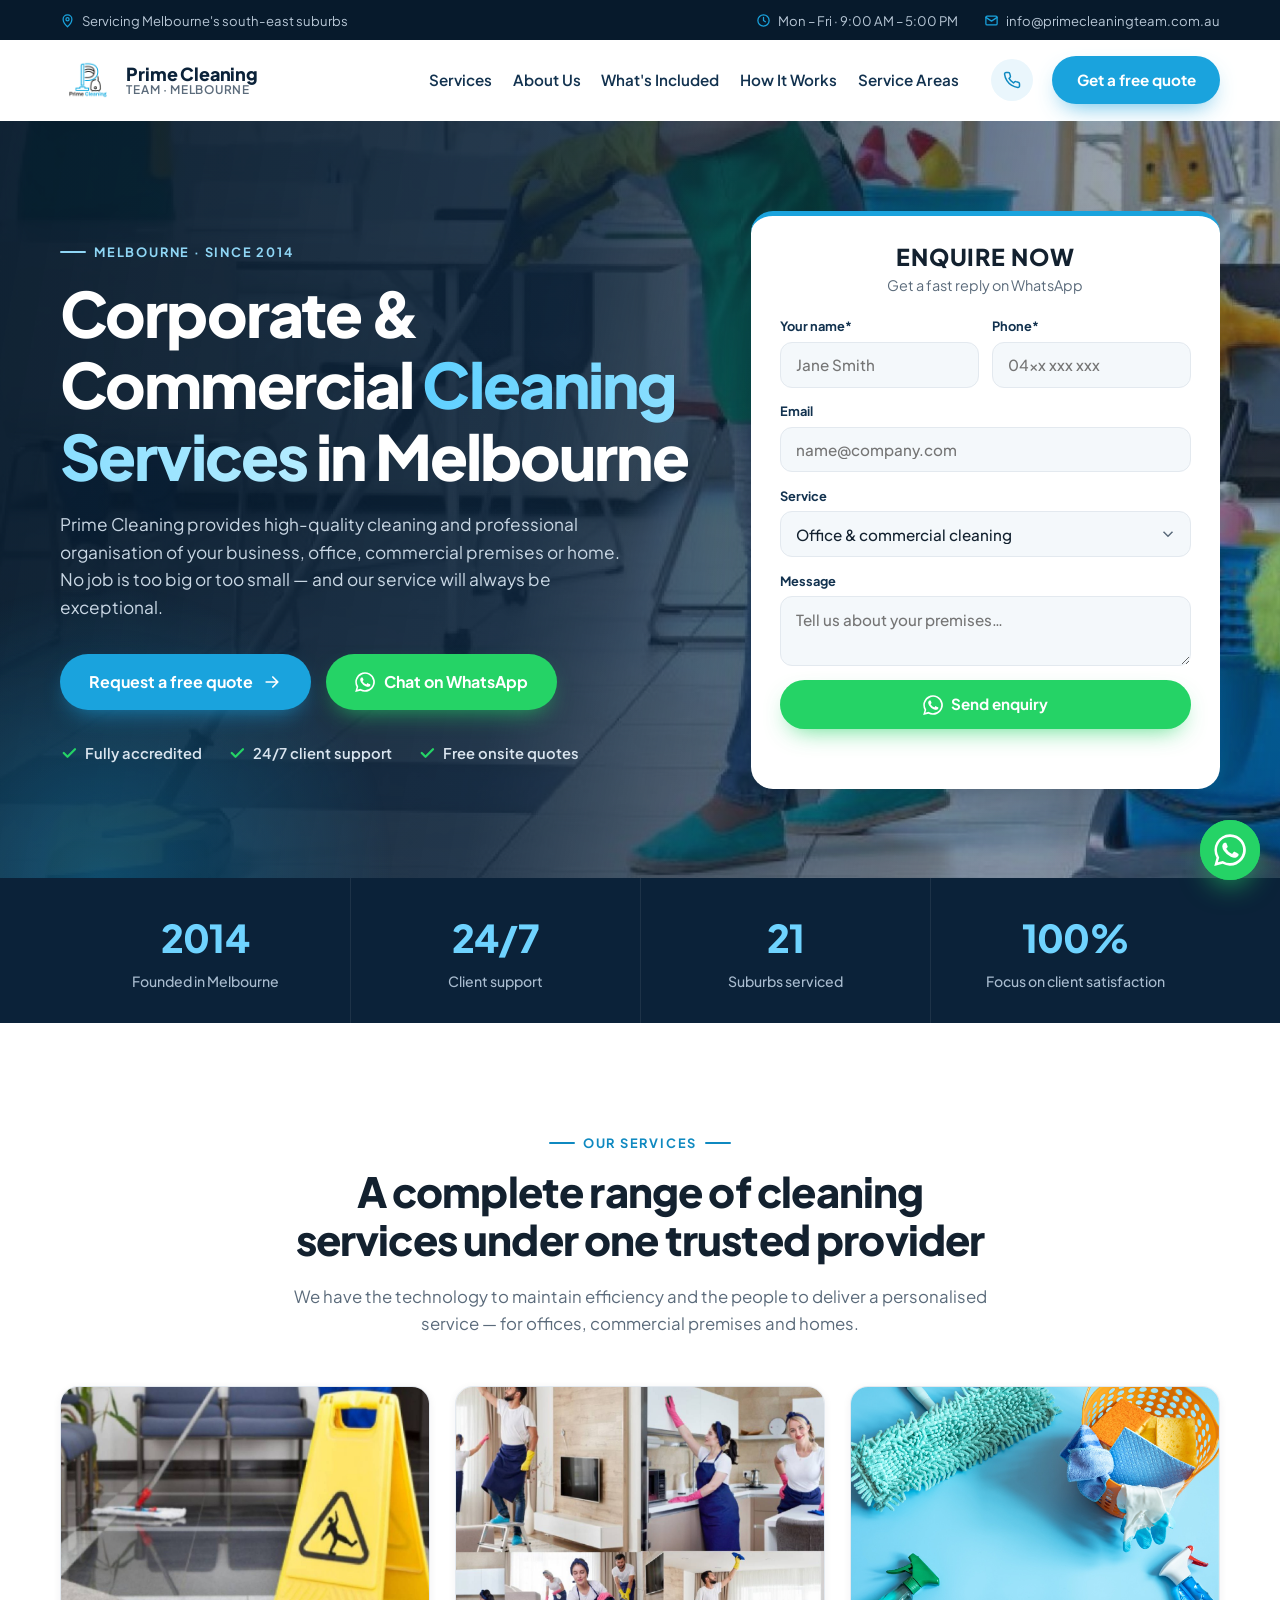
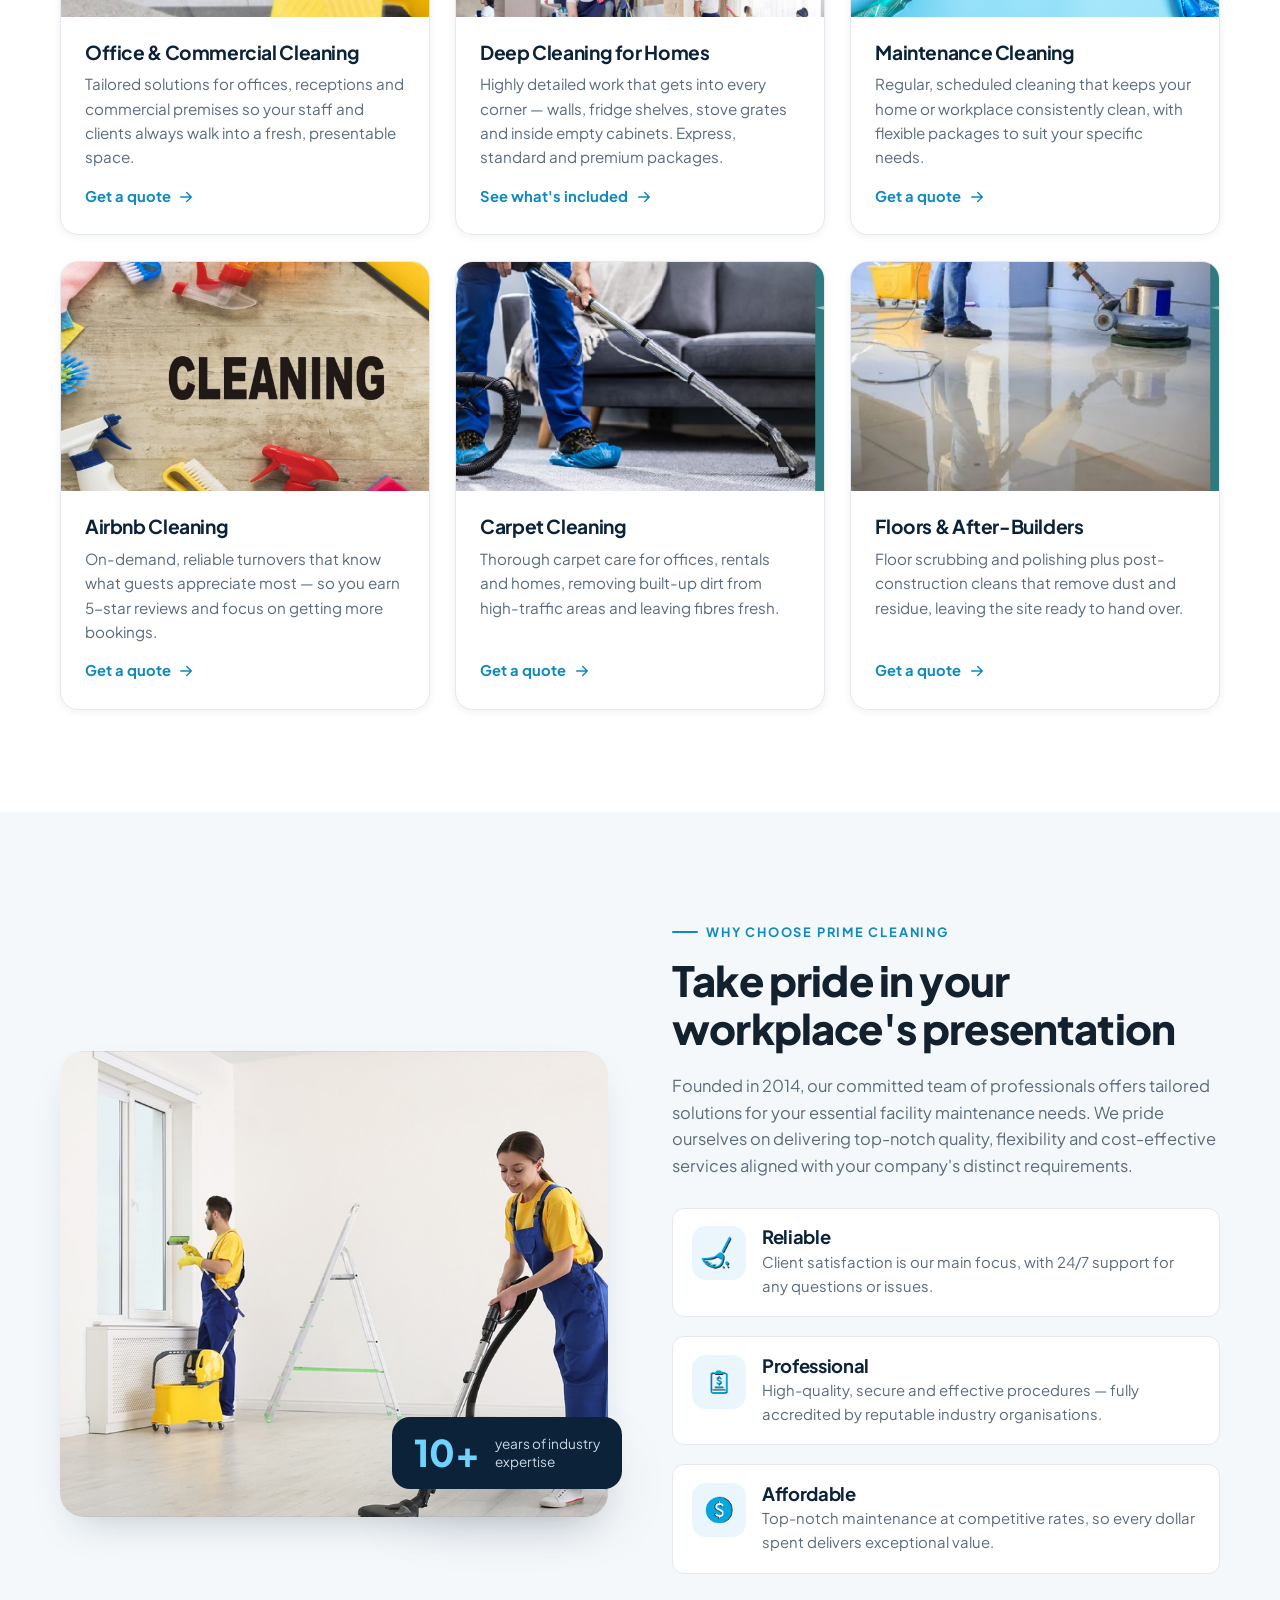
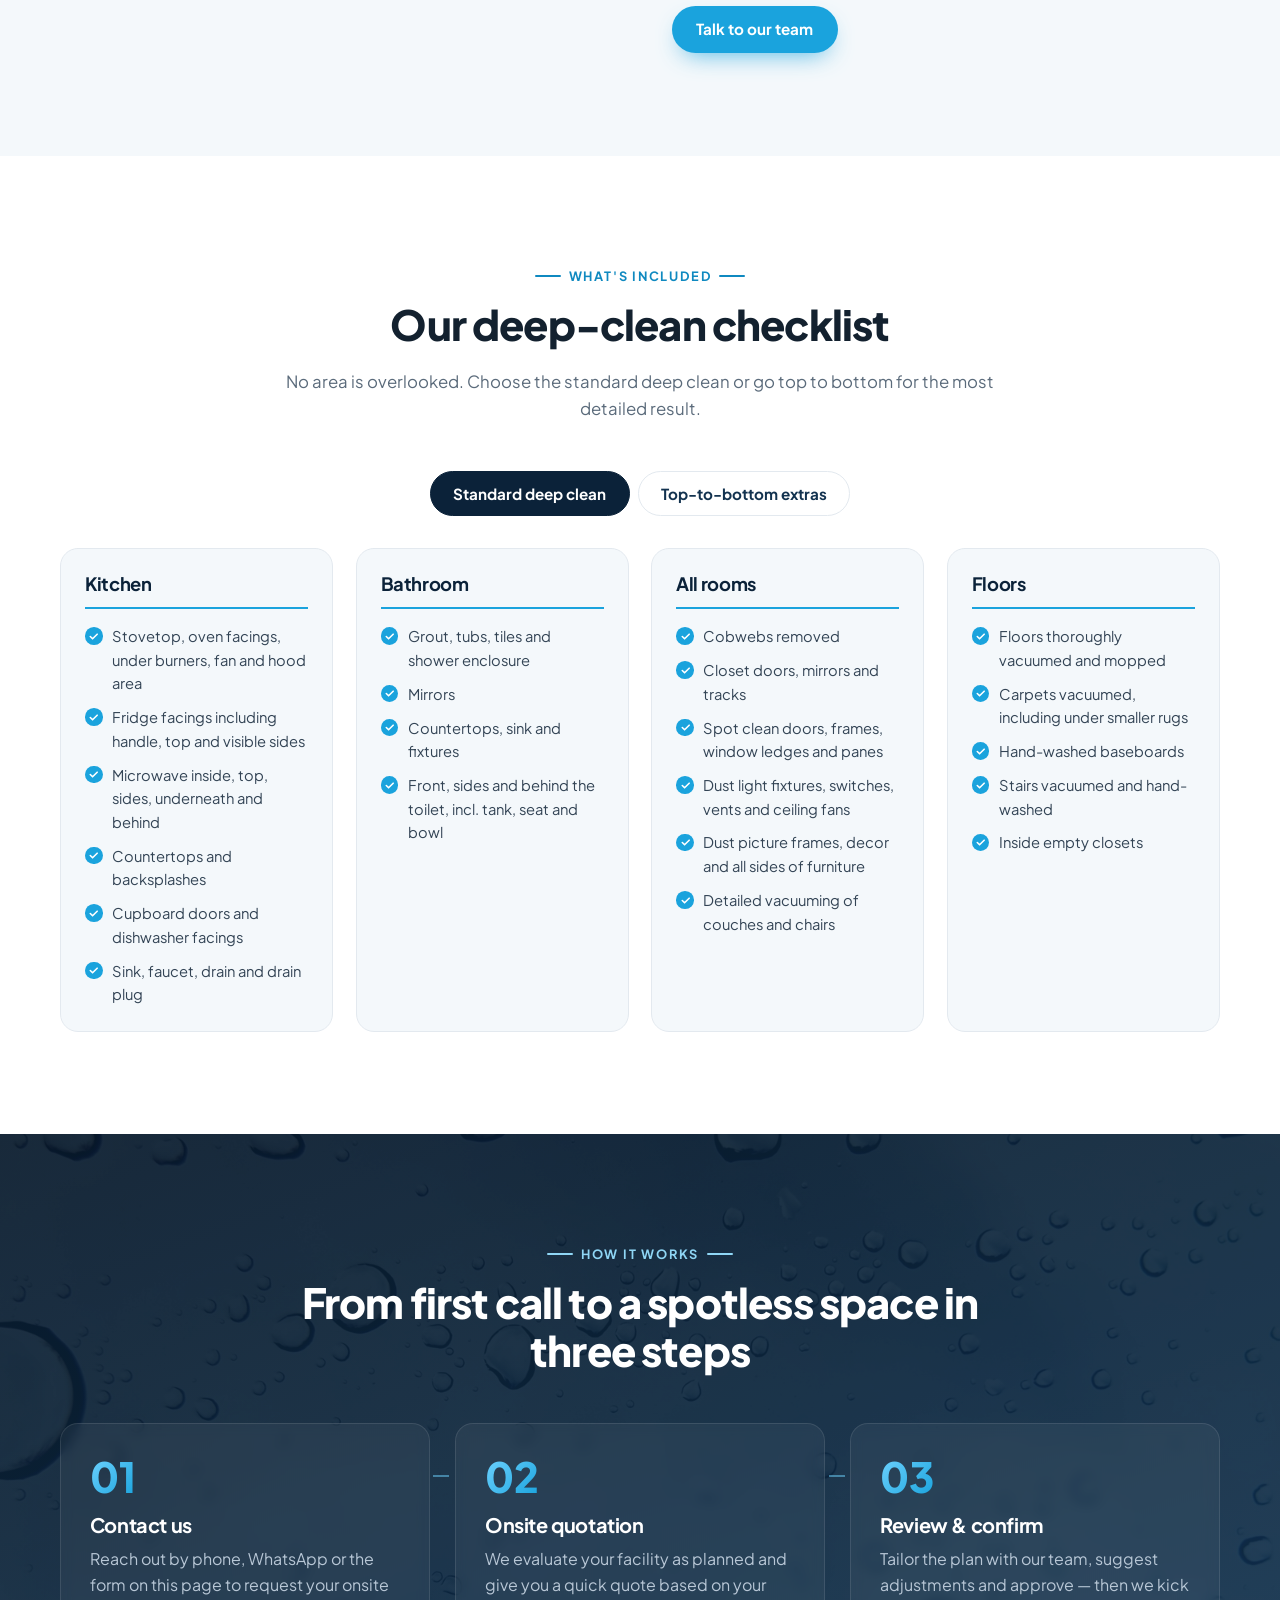
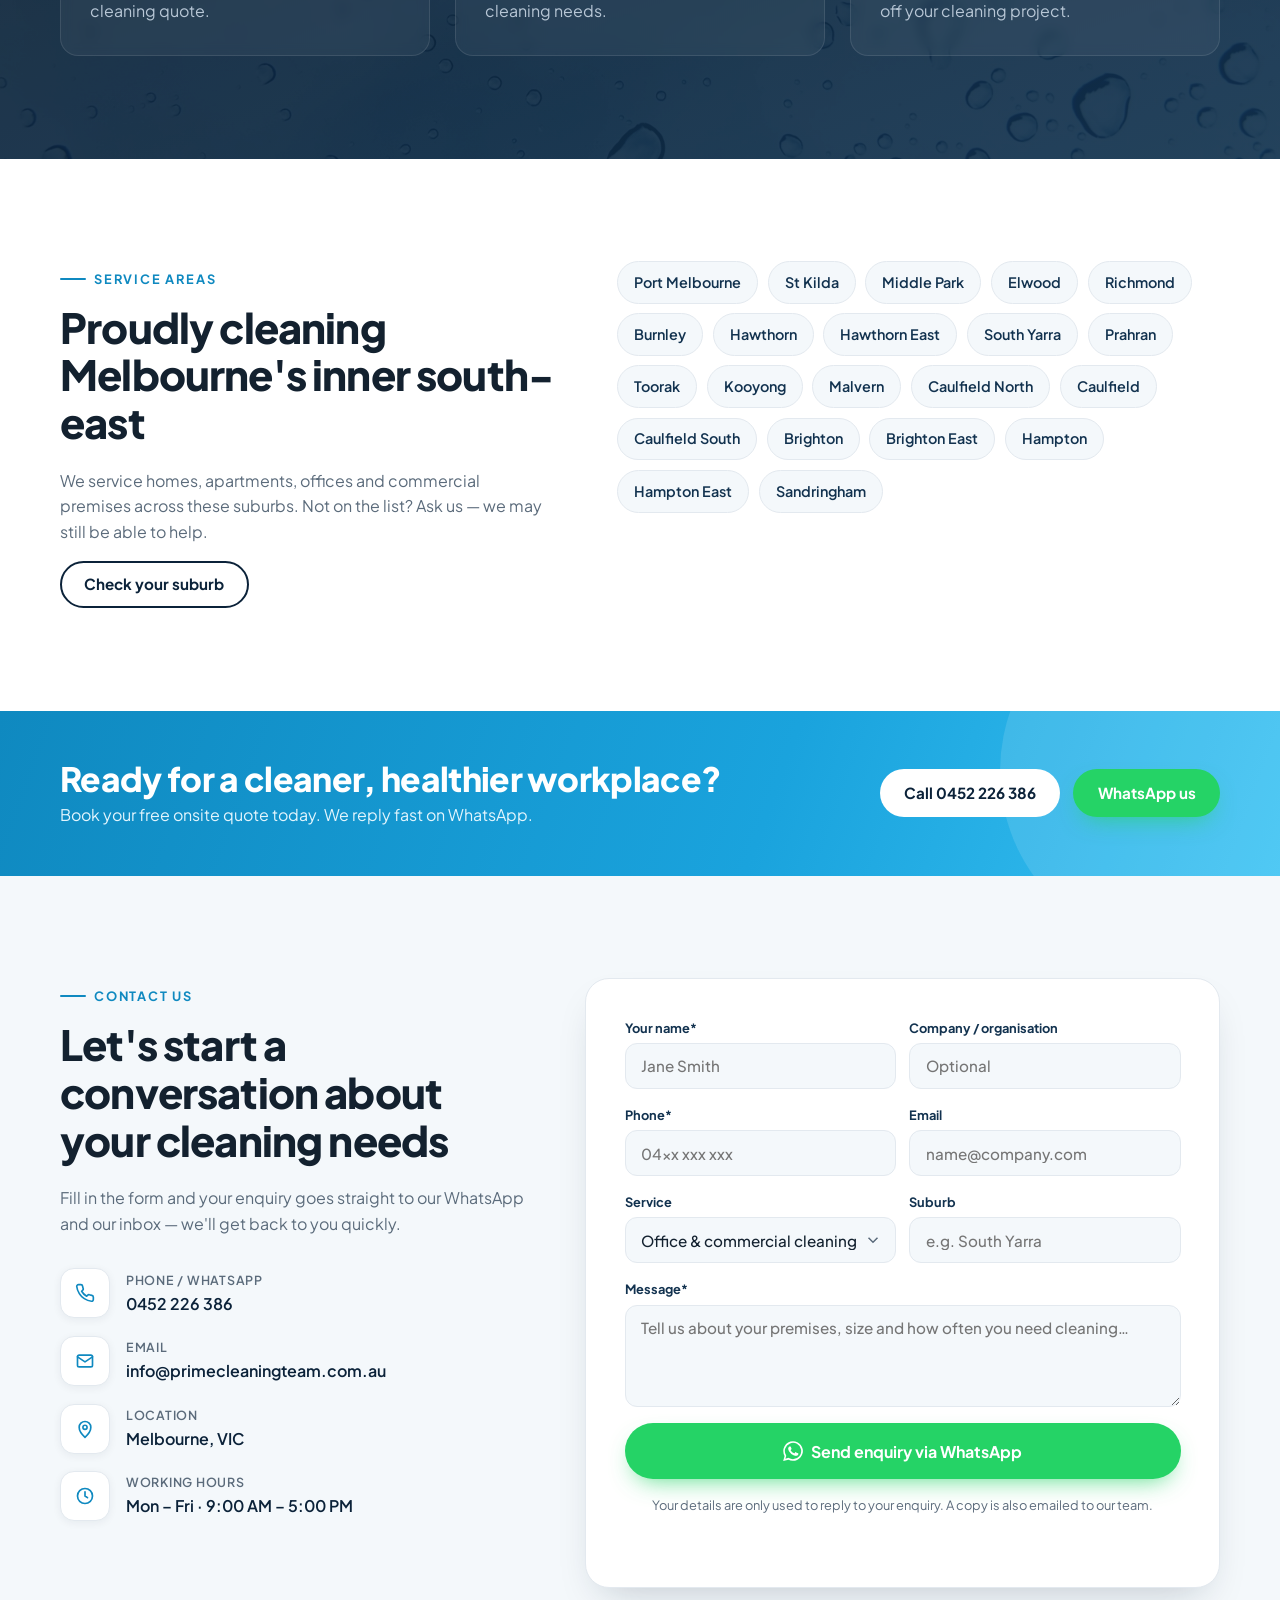
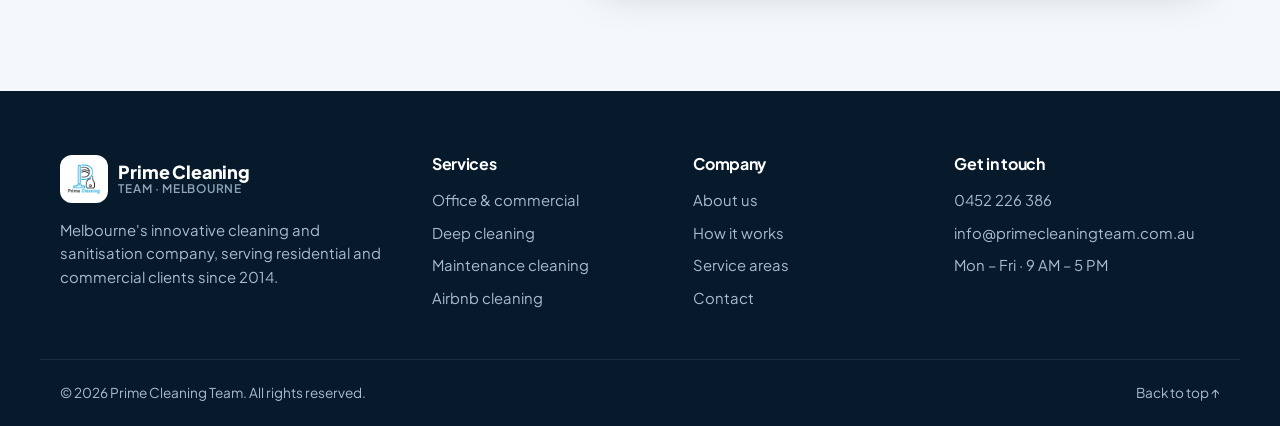
==== index.html @ faf28816 "Prime Cleaning Team: new corporate responsive website" ====
<!doctype html>
<html lang="en-AU" class="no-js">
<head>
  <meta charset="utf-8">
  <meta name="viewport" content="width=device-width, initial-scale=1">
  <title>Prime Cleaning Team | Commercial &amp; Residential Cleaning Melbourne</title>
  <meta name="description" content="Prime Cleaning Team provides professional office, commercial and residential cleaning across Melbourne since 2014. Reliable, fully accredited and affordable. Get a free onsite quote.">
  <meta name="theme-color" content="#0b2239">
  <link rel="icon" href="assets/img/logo.gif">
  <meta property="og:title" content="Prime Cleaning Team | Commercial & Residential Cleaning Melbourne">
  <meta property="og:description" content="Professional office, commercial and home cleaning across Melbourne. Free onsite quotes.">
  <meta property="og:image" content="assets/img/hero-03.jpg">
  <meta property="og:type" content="website">

  <link rel="preconnect" href="https://fonts.googleapis.com">
  <link rel="preconnect" href="https://fonts.gstatic.com" crossorigin>
  <link href="https://fonts.googleapis.com/css2?family=Plus+Jakarta+Sans:wght@400;500;600;700;800&display=swap" rel="stylesheet">
  <link rel="stylesheet" href="assets/css/styles.css">

  <script type="application/ld+json">
  {
    "@context": "https://schema.org",
    "@type": "HouseCleaningService",
    "name": "Prime Cleaning Team",
    "image": "assets/img/logo.gif",
    "telephone": "+61452226386",
    "email": "info@primecleaningteam.com.au",
    "foundingDate": "2014",
    "address": { "@type": "PostalAddress", "addressLocality": "Melbourne", "addressRegion": "VIC", "addressCountry": "AU" },
    "openingHours": "Mo-Fr 09:00-17:00",
    "areaServed": "Melbourne"
  }
  </script>
</head>
<body>

  <!-- ========== TOP BAR ========== -->
  <div class="topbar">
    <div class="container topbar__inner">
      <span class="topbar__item">
        <svg viewBox="0 0 24 24" aria-hidden="true"><path d="M12 22s7-6.2 7-12a7 7 0 1 0-14 0c0 5.8 7 12 7 12Z"/><circle cx="12" cy="10" r="2.5"/></svg>
        Servicing Melbourne's south-east suburbs
      </span>
      <span class="topbar__item topbar__hide-sm">
        <svg viewBox="0 0 24 24" aria-hidden="true"><circle cx="12" cy="12" r="9"/><path d="M12 7v5l3 2"/></svg>
        Mon – Fri · 9:00 AM – 5:00 PM
      </span>
      <a class="topbar__item" href="mailto:info@primecleaningteam.com.au">
        <svg viewBox="0 0 24 24" aria-hidden="true"><rect x="3" y="5" width="18" height="14" rx="2"/><path d="m3 7 9 6 9-6"/></svg>
        info@primecleaningteam.com.au
      </a>
    </div>
  </div>

  <!-- ========== HEADER ========== -->
  <header class="header" id="header">
    <div class="container header__inner">
      <a href="#top" class="brand" aria-label="Prime Cleaning Team – home">
        <img src="assets/img/logo.gif" alt="" width="56" height="56">
        <span class="brand__text"><strong>Prime Cleaning</strong><small>Team · Melbourne</small></span>
      </a>

      <nav class="nav" id="nav" aria-label="Main">
        <a href="#services">Services</a>
        <a href="#about">About Us</a>
        <a href="#checklist">What's Included</a>
        <a href="#process">How It Works</a>
        <a href="#areas">Service Areas</a>
        <a href="#contact" class="nav__cta-mobile btn btn--primary">Get a free quote</a>
      </nav>

      <div class="header__actions">
        <a href="tel:+61452226386" class="header__phone">
          <span class="header__phone-icon"><svg viewBox="0 0 24 24" aria-hidden="true"><path d="M22 16.9v3a2 2 0 0 1-2.2 2 19.8 19.8 0 0 1-8.6-3.1 19.5 19.5 0 0 1-6-6A19.8 19.8 0 0 1 2.1 4.2 2 2 0 0 1 4.1 2h3a2 2 0 0 1 2 1.7c.1 1 .4 1.9.7 2.8a2 2 0 0 1-.5 2.1L8 9.9a16 16 0 0 0 6 6l1.3-1.3a2 2 0 0 1 2.1-.4c.9.3 1.8.6 2.8.7a2 2 0 0 1 1.7 2Z"/></svg></span>
          <span><small>Call us</small>0452 226 386</span>
        </a>
        <a href="#contact" class="btn btn--primary header__cta">Get a free quote</a>
        <button class="burger" id="burger" aria-label="Open menu" aria-expanded="false" aria-controls="nav">
          <span></span><span></span><span></span>
        </button>
      </div>
    </div>
  </header>

  <main id="top">

    <!-- ========== HERO ========== -->
    <section class="hero">
      <div class="hero__bg" aria-hidden="true"></div>
      <div class="container hero__inner">
        <div class="hero__copy reveal">
          <span class="eyebrow eyebrow--light">Melbourne · Since 2014</span>
          <h1>Corporate &amp; Commercial <span class="hl">Cleaning Services</span> in Melbourne</h1>
          <p class="hero__lead">
            Prime Cleaning provides high-quality cleaning and professional organisation of your
            business, office, commercial premises or home. No job is too big or too small —
            and our service will always be exceptional.
          </p>
          <div class="hero__buttons">
            <a href="#contact" class="btn btn--primary btn--lg">
              Request a free quote
              <svg viewBox="0 0 24 24" aria-hidden="true"><path d="M5 12h14M13 6l6 6-6 6"/></svg>
            </a>
            <a href="https://wa.me/61452226386?text=Hi%20Prime%20Cleaning%2C%20I%27d%20like%20a%20quote." class="btn btn--whatsapp btn--lg" target="_blank" rel="noopener">
              <svg viewBox="0 0 24 24" aria-hidden="true" class="fill"><path d="M17.5 14.4c-.3-.1-1.8-.9-2-1s-.5-.1-.7.1-.8 1-.9 1.2-.3.2-.6.1a8 8 0 0 1-4-3.5c-.3-.5.3-.5.9-1.6.1-.2 0-.4 0-.5l-.9-2.2c-.2-.6-.5-.5-.7-.5h-.6a1.1 1.1 0 0 0-.8.4 3.4 3.4 0 0 0-1 2.5 5.9 5.9 0 0 0 1.2 3.1 13.5 13.5 0 0 0 5.2 4.6c1.9.8 2.7.9 3.6.7a3 3 0 0 0 2-1.4 2.4 2.4 0 0 0 .2-1.4c-.1-.1-.3-.2-.6-.3ZM12 21.8a9.8 9.8 0 0 1-5-1.4l-.4-.2-3.7 1 1-3.6-.2-.4A9.8 9.8 0 1 1 12 21.8Zm0-21.6A11.8 11.8 0 0 0 1.9 17.9L.2 24l6.3-1.6A11.8 11.8 0 1 0 12 .2Z"/></svg>
              Chat on WhatsApp
            </a>
          </div>
          <ul class="hero__trust">
            <li><svg viewBox="0 0 24 24" aria-hidden="true"><path d="m5 12 5 5L20 7"/></svg>Fully accredited</li>
            <li><svg viewBox="0 0 24 24" aria-hidden="true"><path d="m5 12 5 5L20 7"/></svg>24/7 client support</li>
            <li><svg viewBox="0 0 24 24" aria-hidden="true"><path d="m5 12 5 5L20 7"/></svg>Free onsite quotes</li>
          </ul>
        </div>

        <!-- Quick enquiry card -->
        <div class="hero__card reveal" style="--d: .15s">
          <div class="quote-card">
            <div class="quote-card__head">
              <h2>Enquire now</h2>
              <p>Get a fast reply on WhatsApp</p>
            </div>
            <form class="lead-form" data-lead-form novalidate>
              <div class="field-grid">
                <label class="field">
                  <span>Your name*</span>
                  <input type="text" name="name" autocomplete="name" placeholder="Jane Smith" required>
                </label>
                <label class="field">
                  <span>Phone*</span>
                  <input type="tel" name="phone" autocomplete="tel" placeholder="04xx xxx xxx" required>
                </label>
              </div>
              <label class="field">
                <span>Email</span>
                <input type="email" name="email" autocomplete="email" placeholder="name@company.com">
              </label>
              <label class="field">
                <span>Service</span>
                <select name="service">
                  <option>Office &amp; commercial cleaning</option>
                  <option>Deep cleaning for homes</option>
                  <option>Maintenance cleaning</option>
                  <option>Airbnb cleaning</option>
                  <option>Carpet cleaning</option>
                  <option>Floor scrubbing &amp; polishing</option>
                  <option>After-builders cleaning</option>
                  <option>Other</option>
                </select>
              </label>
              <label class="field">
                <span>Message</span>
                <textarea name="message" rows="2" placeholder="Tell us about your premises…"></textarea>
              </label>
              <input type="text" name="website" class="hp" tabindex="-1" autocomplete="off" aria-hidden="true">
              <button type="submit" class="btn btn--whatsapp btn--block">
                <svg viewBox="0 0 24 24" aria-hidden="true" class="fill"><path d="M17.5 14.4c-.3-.1-1.8-.9-2-1s-.5-.1-.7.1-.8 1-.9 1.2-.3.2-.6.1a8 8 0 0 1-4-3.5c-.3-.5.3-.5.9-1.6.1-.2 0-.4 0-.5l-.9-2.2c-.2-.6-.5-.5-.7-.5h-.6a1.1 1.1 0 0 0-.8.4 3.4 3.4 0 0 0-1 2.5 5.9 5.9 0 0 0 1.2 3.1 13.5 13.5 0 0 0 5.2 4.6c1.9.8 2.7.9 3.6.7a3 3 0 0 0 2-1.4 2.4 2.4 0 0 0 .2-1.4c-.1-.1-.3-.2-.6-.3ZM12 21.8a9.8 9.8 0 0 1-5-1.4l-.4-.2-3.7 1 1-3.6-.2-.4A9.8 9.8 0 1 1 12 21.8Zm0-21.6A11.8 11.8 0 0 0 1.9 17.9L.2 24l6.3-1.6A11.8 11.8 0 1 0 12 .2Z"/></svg>
                Send enquiry
              </button>
              <p class="form-status" role="status" aria-live="polite"></p>
            </form>
          </div>
        </div>
      </div>
    </section>

    <!-- ========== STATS STRIP ========== -->
    <section class="stats" aria-label="Key facts">
      <div class="container stats__grid">
        <div class="stat reveal"><strong data-count="2014">2014</strong><span>Founded in Melbourne</span></div>
        <div class="stat reveal" style="--d:.08s"><strong>24/7</strong><span>Client support</span></div>
        <div class="stat reveal" style="--d:.16s"><strong data-count="21">21</strong><span>Suburbs serviced</span></div>
        <div class="stat reveal" style="--d:.24s"><strong>100%</strong><span>Focus on client satisfaction</span></div>
      </div>
    </section>

    <!-- ========== SERVICES ========== -->
    <section class="section" id="services">
      <div class="container">
        <div class="section__head reveal">
          <span class="eyebrow">Our services</span>
          <h2>A complete range of cleaning services under one trusted provider</h2>
          <p>We have the technology to maintain efficiency and the people to deliver a personalised service — for offices, commercial premises and homes.</p>
        </div>

        <div class="cards">
          <article class="card reveal">
            <div class="card__img"><img src="assets/img/hero-04.jpg" alt="Office reception floor being mopped" loading="lazy"></div>
            <div class="card__body">
              <h3>Office &amp; Commercial Cleaning</h3>
              <p>Tailored solutions for offices, receptions and commercial premises so your staff and clients always walk into a fresh, presentable space.</p>
              <a href="#contact" class="card__link">Get a quote <svg viewBox="0 0 24 24" aria-hidden="true"><path d="M5 12h14M13 6l6 6-6 6"/></svg></a>
            </div>
          </article>

          <article class="card reveal" style="--d:.08s">
            <div class="card__img"><img src="assets/img/hero-02.jpg" alt="Cleaning team working in a living room and kitchen" loading="lazy"></div>
            <div class="card__body">
              <h3>Deep Cleaning for Homes</h3>
              <p>Highly detailed work that gets into every corner — walls, fridge shelves, stove grates and inside empty cabinets. Express, standard and premium packages.</p>
              <a href="#checklist" class="card__link">See what's included <svg viewBox="0 0 24 24" aria-hidden="true"><path d="M5 12h14M13 6l6 6-6 6"/></svg></a>
            </div>
          </article>

          <article class="card reveal" style="--d:.16s">
            <div class="card__img"><img src="assets/img/supplies.jpg" alt="Cleaning supplies on a blue background" loading="lazy"></div>
            <div class="card__body">
              <h3>Maintenance Cleaning</h3>
              <p>Regular, scheduled cleaning that keeps your home or workplace consistently clean, with flexible packages to suit your specific needs.</p>
              <a href="#contact" class="card__link">Get a quote <svg viewBox="0 0 24 24" aria-hidden="true"><path d="M5 12h14M13 6l6 6-6 6"/></svg></a>
            </div>
          </article>

          <article class="card reveal">
            <div class="card__img"><img src="assets/img/hero-01-1.jpg" alt="Assorted cleaning tools on a wooden table" loading="lazy"></div>
            <div class="card__body">
              <h3>Airbnb Cleaning</h3>
              <p>On-demand, reliable turnovers that know what guests appreciate most — so you earn 5-star reviews and focus on getting more bookings.</p>
              <a href="#contact" class="card__link">Get a quote <svg viewBox="0 0 24 24" aria-hidden="true"><path d="M5 12h14M13 6l6 6-6 6"/></svg></a>
            </div>
          </article>

          <article class="card reveal" style="--d:.08s">
            <div class="card__img"><img src="assets/img/svc-car.jpg" alt="Professional carpet cleaning with a vacuum" loading="lazy"></div>
            <div class="card__body">
              <h3>Carpet Cleaning</h3>
              <p>Thorough carpet care for offices, rentals and homes, removing built-up dirt from high-traffic areas and leaving fibres fresh.</p>
              <a href="#contact" class="card__link">Get a quote <svg viewBox="0 0 24 24" aria-hidden="true"><path d="M5 12h14M13 6l6 6-6 6"/></svg></a>
            </div>
          </article>

          <article class="card reveal" style="--d:.16s">
            <div class="card__img"><img src="assets/img/svc-fto.jpg" alt="Floor polishing machine on a shiny tiled floor" loading="lazy"></div>
            <div class="card__body">
              <h3>Floors &amp; After-Builders</h3>
              <p>Floor scrubbing and polishing plus post-construction cleans that remove dust and residue, leaving the site ready to hand over.</p>
              <a href="#contact" class="card__link">Get a quote <svg viewBox="0 0 24 24" aria-hidden="true"><path d="M5 12h14M13 6l6 6-6 6"/></svg></a>
            </div>
          </article>
        </div>
      </div>
    </section>

    <!-- ========== ABOUT / WHY US ========== -->
    <section class="section section--tint" id="about">
      <div class="container split">
        <div class="split__media reveal">
          <img src="assets/img/team.jpg" alt="Prime Cleaning team cleaning a bright apartment" loading="lazy">
          <div class="badge-float">
            <strong>10+</strong>
            <span>years of industry<br>expertise</span>
          </div>
        </div>
        <div class="split__copy reveal" style="--d:.1s">
          <span class="eyebrow">Why choose Prime Cleaning</span>
          <h2>Take pride in your workplace's presentation</h2>
          <p>
            Founded in 2014, our committed team of professionals offers tailored solutions for your
            essential facility maintenance needs. We pride ourselves on delivering top-notch quality,
            flexibility and cost-effective services aligned with your company's distinct requirements.
          </p>

          <div class="features">
            <div class="feature">
              <span class="feature__icon"><img src="assets/img/icons-08.png" alt=""></span>
              <div><h3>Reliable</h3><p>Client satisfaction is our main focus, with 24/7 support for any questions or issues.</p></div>
            </div>
            <div class="feature">
              <span class="feature__icon"><img src="assets/img/icons-02.png" alt=""></span>
              <div><h3>Professional</h3><p>High-quality, secure and effective procedures — fully accredited by reputable industry organisations.</p></div>
            </div>
            <div class="feature">
              <span class="feature__icon"><img src="assets/img/icons-01.png" alt=""></span>
              <div><h3>Affordable</h3><p>Top-notch maintenance at competitive rates, so every dollar spent delivers exceptional value.</p></div>
            </div>
          </div>

          <a href="#contact" class="btn btn--primary">Talk to our team</a>
        </div>
      </div>
    </section>

    <!-- ========== CHECKLIST ========== -->
    <section class="section" id="checklist">
      <div class="container">
        <div class="section__head reveal">
          <span class="eyebrow">What's included</span>
          <h2>Our deep-clean checklist</h2>
          <p>No area is overlooked. Choose the standard deep clean or go top to bottom for the most detailed result.</p>
        </div>

        <div class="tabs reveal" data-tabs>
          <div class="tabs__list" role="tablist">
            <button role="tab" aria-selected="true" aria-controls="tab-standard" id="t-standard">Standard deep clean</button>
            <button role="tab" aria-selected="false" aria-controls="tab-top" id="t-top" tabindex="-1">Top-to-bottom extras</button>
          </div>

          <div class="tabs__panel" role="tabpanel" id="tab-standard" aria-labelledby="t-standard">
            <div class="checklist">
              <div class="checklist__col">
                <h3>Kitchen</h3>
                <ul>
                  <li>Stovetop, oven facings, under burners, fan and hood area</li>
                  <li>Fridge facings including handle, top and visible sides</li>
                  <li>Microwave inside, top, sides, underneath and behind</li>
                  <li>Countertops and backsplashes</li>
                  <li>Cupboard doors and dishwasher facings</li>
                  <li>Sink, faucet, drain and drain plug</li>
                </ul>
              </div>
              <div class="checklist__col">
                <h3>Bathroom</h3>
                <ul>
                  <li>Grout, tubs, tiles and shower enclosure</li>
                  <li>Mirrors</li>
                  <li>Countertops, sink and fixtures</li>
                  <li>Front, sides and behind the toilet, incl. tank, seat and bowl</li>
                </ul>
              </div>
              <div class="checklist__col">
                <h3>All rooms</h3>
                <ul>
                  <li>Cobwebs removed</li>
                  <li>Closet doors, mirrors and tracks</li>
                  <li>Spot clean doors, frames, window ledges and panes</li>
                  <li>Dust light fixtures, switches, vents and ceiling fans</li>
                  <li>Dust picture frames, decor and all sides of furniture</li>
                  <li>Detailed vacuuming of couches and chairs</li>
                </ul>
              </div>
              <div class="checklist__col">
                <h3>Floors</h3>
                <ul>
                  <li>Floors thoroughly vacuumed and mopped</li>
                  <li>Carpets vacuumed, including under smaller rugs</li>
                  <li>Hand-washed baseboards</li>
                  <li>Stairs vacuumed and hand-washed</li>
                  <li>Inside empty closets</li>
                </ul>
              </div>
            </div>
          </div>

          <div class="tabs__panel" role="tabpanel" id="tab-top" aria-labelledby="t-top" hidden>
            <div class="checklist">
              <div class="checklist__col">
                <h3>Kitchen</h3>
                <ul>
                  <li>Inside of fridge</li>
                  <li>Sides of fridge and oven (pulled out)</li>
                  <li>Inside of oven, including oven grates*</li>
                  <li>Inside and top of empty cupboards and drawers</li>
                </ul>
              </div>
              <div class="checklist__col">
                <h3>Bathroom</h3>
                <ul>
                  <li>Wastebaskets emptied, washed and relined</li>
                  <li>Cups, toothbrush and soap holders</li>
                  <li>Inside and top of cupboards and drawers*</li>
                </ul>
              </div>
              <div class="checklist__col">
                <h3>All rooms</h3>
                <ul>
                  <li>Tops and sides of laundry appliances</li>
                  <li>Mouldings, woodwork, sills and ledges hand-wiped</li>
                  <li>Dust top of and behind books</li>
                  <li>Garbage cans emptied, washed and relined</li>
                  <li>Window interiors and exteriors*</li>
                  <li>Spot-wash walls (latex-painted only)*</li>
                </ul>
              </div>
              <div class="checklist__col">
                <h3>Floors</h3>
                <ul>
                  <li>Floor surrounding laundry appliances</li>
                  <li>Under area rugs</li>
                  <li>Behind large furniture*</li>
                  <li>Behind large appliances*</li>
                </ul>
              </div>
            </div>
            <p class="small-note">* Where safely possible and weather permitting.</p>
          </div>
        </div>
      </div>
    </section>

    <!-- ========== PROCESS ========== -->
    <section class="section section--dark" id="process">
      <div class="container">
        <div class="section__head section__head--light reveal">
          <span class="eyebrow eyebrow--light">How it works</span>
          <h2>From first call to a spotless space in three steps</h2>
        </div>
        <ol class="steps">
          <li class="step reveal">
            <span class="step__num">01</span>
            <h3>Contact us</h3>
            <p>Reach out by phone, WhatsApp or the form on this page to request your onsite cleaning quote.</p>
          </li>
          <li class="step reveal" style="--d:.1s">
            <span class="step__num">02</span>
            <h3>Onsite quotation</h3>
            <p>We evaluate your facility as planned and give you a quick quote based on your cleaning needs.</p>
          </li>
          <li class="step reveal" style="--d:.2s">
            <span class="step__num">03</span>
            <h3>Review &amp; confirm</h3>
            <p>Tailor the plan with our team, suggest adjustments and approve — then we kick off your cleaning project.</p>
          </li>
        </ol>
      </div>
    </section>

    <!-- ========== AREAS ========== -->
    <section class="section" id="areas">
      <div class="container split split--areas">
        <div class="reveal">
          <span class="eyebrow">Service areas</span>
          <h2>Proudly cleaning Melbourne's inner south-east</h2>
          <p>We service homes, apartments, offices and commercial premises across these suburbs. Not on the list? Ask us — we may still be able to help.</p>
          <a href="#contact" class="btn btn--outline">Check your suburb</a>
        </div>
        <ul class="chips reveal" style="--d:.1s">
          <li>Port Melbourne</li><li>St Kilda</li><li>Middle Park</li><li>Elwood</li><li>Richmond</li>
          <li>Burnley</li><li>Hawthorn</li><li>Hawthorn East</li><li>South Yarra</li><li>Prahran</li>
          <li>Toorak</li><li>Kooyong</li><li>Malvern</li><li>Caulfield North</li><li>Caulfield</li>
          <li>Caulfield South</li><li>Brighton</li><li>Brighton East</li><li>Hampton</li><li>Hampton East</li>
          <li>Sandringham</li>
        </ul>
      </div>
    </section>

    <!-- ========== CTA BAND ========== -->
    <section class="cta-band">
      <div class="container cta-band__inner reveal">
        <div>
          <h2>Ready for a cleaner, healthier workplace?</h2>
          <p>Book your free onsite quote today. We reply fast on WhatsApp.</p>
        </div>
        <div class="cta-band__buttons">
          <a href="tel:+61452226386" class="btn btn--white">Call 0452 226 386</a>
          <a href="https://wa.me/61452226386?text=Hi%20Prime%20Cleaning%2C%20I%27d%20like%20a%20quote." class="btn btn--whatsapp" target="_blank" rel="noopener">WhatsApp us</a>
        </div>
      </div>
    </section>

    <!-- ========== CONTACT ========== -->
    <section class="section section--tint" id="contact">
      <div class="container contact">
        <div class="contact__info reveal">
          <span class="eyebrow">Contact us</span>
          <h2>Let's start a conversation about your cleaning needs</h2>
          <p>Fill in the form and your enquiry goes straight to our WhatsApp and our inbox — we'll get back to you quickly.</p>

          <ul class="contact__list">
            <li>
              <span class="contact__icon"><svg viewBox="0 0 24 24" aria-hidden="true"><path d="M22 16.9v3a2 2 0 0 1-2.2 2 19.8 19.8 0 0 1-8.6-3.1 19.5 19.5 0 0 1-6-6A19.8 19.8 0 0 1 2.1 4.2 2 2 0 0 1 4.1 2h3a2 2 0 0 1 2 1.7c.1 1 .4 1.9.7 2.8a2 2 0 0 1-.5 2.1L8 9.9a16 16 0 0 0 6 6l1.3-1.3a2 2 0 0 1 2.1-.4c.9.3 1.8.6 2.8.7a2 2 0 0 1 1.7 2Z"/></svg></span>
              <div><small>Phone / WhatsApp</small><a href="tel:+61452226386">0452 226 386</a></div>
            </li>
            <li>
              <span class="contact__icon"><svg viewBox="0 0 24 24" aria-hidden="true"><rect x="3" y="5" width="18" height="14" rx="2"/><path d="m3 7 9 6 9-6"/></svg></span>
              <div><small>Email</small><a href="mailto:info@primecleaningteam.com.au">info@primecleaningteam.com.au</a></div>
            </li>
            <li>
              <span class="contact__icon"><svg viewBox="0 0 24 24" aria-hidden="true"><path d="M12 22s7-6.2 7-12a7 7 0 1 0-14 0c0 5.8 7 12 7 12Z"/><circle cx="12" cy="10" r="2.5"/></svg></span>
              <div><small>Location</small>Melbourne, VIC</div>
            </li>
            <li>
              <span class="contact__icon"><svg viewBox="0 0 24 24" aria-hidden="true"><circle cx="12" cy="12" r="9"/><path d="M12 7v5l3 2"/></svg></span>
              <div><small>Working hours</small>Mon – Fri · 9:00 AM – 5:00 PM</div>
            </li>
          </ul>
        </div>

        <div class="contact__form reveal" style="--d:.1s">
          <form class="lead-form lead-form--big" data-lead-form novalidate>
            <div class="field-grid">
              <label class="field">
                <span>Your name*</span>
                <input type="text" name="name" autocomplete="name" placeholder="Jane Smith" required>
              </label>
              <label class="field">
                <span>Company / organisation</span>
                <input type="text" name="company" autocomplete="organization" placeholder="Optional">
              </label>
            </div>
            <div class="field-grid">
              <label class="field">
                <span>Phone*</span>
                <input type="tel" name="phone" autocomplete="tel" placeholder="04xx xxx xxx" required>
              </label>
              <label class="field">
                <span>Email</span>
                <input type="email" name="email" autocomplete="email" placeholder="name@company.com">
              </label>
            </div>
            <div class="field-grid">
              <label class="field">
                <span>Service</span>
                <select name="service">
                  <option>Office &amp; commercial cleaning</option>
                  <option>Deep cleaning for homes</option>
                  <option>Maintenance cleaning</option>
                  <option>Airbnb cleaning</option>
                  <option>Carpet cleaning</option>
                  <option>Floor scrubbing &amp; polishing</option>
                  <option>After-builders cleaning</option>
                  <option>Other</option>
                </select>
              </label>
              <label class="field">
                <span>Suburb</span>
                <input type="text" name="suburb" placeholder="e.g. South Yarra">
              </label>
            </div>
            <label class="field">
              <span>Message*</span>
              <textarea name="message" rows="4" placeholder="Tell us about your premises, size and how often you need cleaning…" required></textarea>
            </label>
            <input type="text" name="website" class="hp" tabindex="-1" autocomplete="off" aria-hidden="true">

            <button type="submit" class="btn btn--whatsapp btn--block btn--lg">
              <svg viewBox="0 0 24 24" aria-hidden="true" class="fill"><path d="M17.5 14.4c-.3-.1-1.8-.9-2-1s-.5-.1-.7.1-.8 1-.9 1.2-.3.2-.6.1a8 8 0 0 1-4-3.5c-.3-.5.3-.5.9-1.6.1-.2 0-.4 0-.5l-.9-2.2c-.2-.6-.5-.5-.7-.5h-.6a1.1 1.1 0 0 0-.8.4 3.4 3.4 0 0 0-1 2.5 5.9 5.9 0 0 0 1.2 3.1 13.5 13.5 0 0 0 5.2 4.6c1.9.8 2.7.9 3.6.7a3 3 0 0 0 2-1.4 2.4 2.4 0 0 0 .2-1.4c-.1-.1-.3-.2-.6-.3ZM12 21.8a9.8 9.8 0 0 1-5-1.4l-.4-.2-3.7 1 1-3.6-.2-.4A9.8 9.8 0 1 1 12 21.8Zm0-21.6A11.8 11.8 0 0 0 1.9 17.9L.2 24l6.3-1.6A11.8 11.8 0 1 0 12 .2Z"/></svg>
              Send enquiry via WhatsApp
            </button>
            <p class="form-note">Your details are only used to reply to your enquiry. A copy is also emailed to our team.</p>
            <p class="form-status" role="status" aria-live="polite"></p>
          </form>
        </div>
      </div>
    </section>
  </main>

  <!-- ========== FOOTER ========== -->
  <footer class="footer">
    <div class="container footer__grid">
      <div>
        <a href="#top" class="brand brand--light">
          <img src="assets/img/logo.gif" alt="" width="48" height="48">
          <span class="brand__text"><strong>Prime Cleaning</strong><small>Team · Melbourne</small></span>
        </a>
        <p>Melbourne's innovative cleaning and sanitisation company, serving residential and commercial clients since 2014.</p>
      </div>
      <div>
        <h4>Services</h4>
        <ul>
          <li><a href="#services">Office &amp; commercial</a></li>
          <li><a href="#services">Deep cleaning</a></li>
          <li><a href="#services">Maintenance cleaning</a></li>
          <li><a href="#services">Airbnb cleaning</a></li>
        </ul>
      </div>
      <div>
        <h4>Company</h4>
        <ul>
          <li><a href="#about">About us</a></li>
          <li><a href="#process">How it works</a></li>
          <li><a href="#areas">Service areas</a></li>
          <li><a href="#contact">Contact</a></li>
        </ul>
      </div>
      <div>
        <h4>Get in touch</h4>
        <ul>
          <li><a href="tel:+61452226386">0452 226 386</a></li>
          <li><a href="mailto:info@primecleaningteam.com.au">info@primecleaningteam.com.au</a></li>
          <li>Mon – Fri · 9 AM – 5 PM</li>
        </ul>
      </div>
    </div>
    <div class="container footer__bottom">
      <span>© <span id="year">2026</span> Prime Cleaning Team. All rights reserved.</span>
      <a href="#top">Back to top ↑</a>
    </div>
  </footer>

  <!-- Floating WhatsApp button -->
  <a class="wa-float" href="https://wa.me/61452226386?text=Hi%20Prime%20Cleaning%2C%20I%27d%20like%20a%20quote." target="_blank" rel="noopener" aria-label="Chat with us on WhatsApp">
    <svg viewBox="0 0 24 24" aria-hidden="true" class="fill"><path d="M17.5 14.4c-.3-.1-1.8-.9-2-1s-.5-.1-.7.1-.8 1-.9 1.2-.3.2-.6.1a8 8 0 0 1-4-3.5c-.3-.5.3-.5.9-1.6.1-.2 0-.4 0-.5l-.9-2.2c-.2-.6-.5-.5-.7-.5h-.6a1.1 1.1 0 0 0-.8.4 3.4 3.4 0 0 0-1 2.5 5.9 5.9 0 0 0 1.2 3.1 13.5 13.5 0 0 0 5.2 4.6c1.9.8 2.7.9 3.6.7a3 3 0 0 0 2-1.4 2.4 2.4 0 0 0 .2-1.4c-.1-.1-.3-.2-.6-.3ZM12 21.8a9.8 9.8 0 0 1-5-1.4l-.4-.2-3.7 1 1-3.6-.2-.4A9.8 9.8 0 1 1 12 21.8Zm0-21.6A11.8 11.8 0 0 0 1.9 17.9L.2 24l6.3-1.6A11.8 11.8 0 1 0 12 .2Z"/></svg>
  </a>

  <script src="assets/js/main.js" defer></script>
</body>
</html>
---- assets/css/styles.css ----
/* =========================================================
   Prime Cleaning Team – corporate site
   ========================================================= */

:root {
  --navy-900: #071a2c;
  --navy-800: #0b2239;
  --navy-700: #12324f;
  --blue-500: #1aa3dd;   /* logo blue */
  --blue-600: #0f89c0;
  --blue-50:  #eaf6fc;
  --wa:       #25d366;
  --wa-dark:  #1ebe5a;
  --ink:      #13212f;
  --muted:    #5b6b7b;
  --line:     #e3e9ef;
  --bg:       #ffffff;
  --tint:     #f4f8fb;

  --radius: 18px;
  --radius-sm: 12px;
  --shadow-sm: 0 2px 8px rgba(11, 34, 57, .06);
  --shadow:    0 18px 40px -18px rgba(11, 34, 57, .25);
  --shadow-lg: 0 30px 70px -25px rgba(7, 26, 44, .45);

  --font: "Plus Jakarta Sans", system-ui, -apple-system, "Segoe UI", Roboto, sans-serif;
  --container: 1200px;
  --header-h: 80px;
}

*, *::before, *::after { box-sizing: border-box; }
html { scroll-behavior: smooth; scroll-padding-top: calc(var(--header-h) + 12px); }
body {
  margin: 0;
  font-family: var(--font);
  color: var(--ink);
  background: var(--bg);
  line-height: 1.6;
  font-size: 16px;
  -webkit-font-smoothing: antialiased;
  overflow-x: hidden;
}
img { max-width: 100%; display: block; }
a { color: inherit; text-decoration: none; }
h1, h2, h3, h4 { line-height: 1.15; margin: 0 0 .5em; letter-spacing: -.02em; }
h2 { font-size: clamp(1.75rem, 1.2rem + 2vw, 2.6rem); font-weight: 800; }
h3 { font-size: 1.15rem; font-weight: 700; }
p { margin: 0 0 1em; }

svg { width: 20px; height: 20px; fill: none; stroke: currentColor; stroke-width: 2; stroke-linecap: round; stroke-linejoin: round; flex-shrink: 0; }
svg.fill { fill: currentColor; stroke: none; }

.container { width: 100%; max-width: var(--container); margin: 0 auto; padding: 0 20px; }

/* ---------- Buttons ---------- */
.btn {
  display: inline-flex; align-items: center; justify-content: center; gap: .55rem;
  padding: .8rem 1.4rem; border-radius: 999px; border: 2px solid transparent;
  font: 700 .95rem/1.2 var(--font); cursor: pointer; white-space: nowrap;
  transition: transform .2s ease, box-shadow .2s ease, background .2s ease, color .2s ease;
}
.btn:hover { transform: translateY(-2px); }
.btn:active { transform: translateY(0); }
.btn--lg { padding: 1rem 1.7rem; font-size: 1rem; }
.btn--block { width: 100%; }
.btn--primary { background: var(--blue-500); color: #fff; box-shadow: 0 10px 24px -10px rgba(26, 163, 221, .8); }
.btn--primary:hover { background: var(--blue-600); }
.btn--whatsapp { background: var(--wa); color: #fff; box-shadow: 0 10px 24px -10px rgba(37, 211, 102, .8); }
.btn--whatsapp:hover { background: var(--wa-dark); }
.btn--white { background: #fff; color: var(--navy-800); }
.btn--outline { border-color: var(--navy-800); color: var(--navy-800); }
.btn--outline:hover { background: var(--navy-800); color: #fff; }
.btn:focus-visible, a:focus-visible, button:focus-visible, input:focus-visible, select:focus-visible, textarea:focus-visible {
  outline: 3px solid rgba(26, 163, 221, .5); outline-offset: 2px;
}

.eyebrow {
  display: inline-flex; align-items: center; gap: .5rem;
  font-size: .8rem; font-weight: 700; letter-spacing: .14em; text-transform: uppercase;
  color: var(--blue-600); margin-bottom: .9rem;
}
.eyebrow::before { content: ""; width: 26px; height: 2px; background: currentColor; border-radius: 2px; }
.eyebrow--light { color: #8fd6f5; }

/* ---------- Top bar ---------- */
.topbar { background: var(--navy-900); color: #b8c7d6; font-size: .82rem; }
.topbar__inner { display: flex; gap: 1.6rem; justify-content: flex-end; align-items: center; min-height: 40px; }
.topbar__item { display: inline-flex; align-items: center; gap: .45rem; }
.topbar__item:first-child { margin-right: auto; }
.topbar__item svg { width: 15px; height: 15px; color: var(--blue-500); }
a.topbar__item:hover { color: #fff; }

/* ---------- Header ---------- */
.header {
  position: sticky; top: 0; z-index: 50;
  background: rgba(255, 255, 255, .92);
  backdrop-filter: saturate(160%) blur(14px);
  -webkit-backdrop-filter: saturate(160%) blur(14px);
  border-bottom: 1px solid transparent;
  transition: box-shadow .3s ease, border-color .3s ease;
}
.header.is-scrolled { box-shadow: var(--shadow-sm); border-color: var(--line); }
.header__inner { display: flex; align-items: center; gap: 2rem; height: var(--header-h); }

.brand { display: inline-flex; align-items: center; gap: .65rem; }
.brand img { width: 56px; height: 56px; object-fit: contain; border-radius: 12px; background: #fff; }
.brand__text { white-space: nowrap; display: flex; flex-direction: column; line-height: 1.1; }
.brand__text strong { font-size: 1.12rem; font-weight: 800; color: var(--navy-800); letter-spacing: -.01em; }
.brand__text small { font-size: .74rem; color: var(--muted); font-weight: 600; letter-spacing: .06em; text-transform: uppercase; }
.brand--light strong { color: #fff; }
.brand--light small { color: #8ea3b8; }

.nav { display: flex; gap: 1.8rem; margin-left: auto; }
.nav a { white-space: nowrap; font-weight: 600; font-size: .95rem; color: var(--navy-700); position: relative; padding: .4rem 0; }
.nav a:not(.btn)::after {
  content: ""; position: absolute; left: 0; bottom: 0; height: 2px; width: 0;
  background: var(--blue-500); transition: width .25s ease;
}
.nav a:not(.btn):hover::after { width: 100%; }
.nav__cta-mobile { display: none !important; }

.header__actions { display: flex; align-items: center; gap: 1.2rem; }
.header__phone { white-space: nowrap; display: flex; align-items: center; gap: .6rem; font-weight: 800; color: var(--navy-800); }
.header__phone small { display: block; font-size: .72rem; font-weight: 600; color: var(--muted); }
.header__phone-icon {
  display: grid; place-items: center; width: 42px; height: 42px; border-radius: 50%;
  background: var(--blue-50); color: var(--blue-600);
}
.header__phone-icon svg { width: 18px; height: 18px; }

.burger { display: none; width: 44px; height: 44px; border: 0; background: var(--blue-50); border-radius: 12px; cursor: pointer; padding: 12px 11px; }
.burger span { display: block; height: 2px; background: var(--navy-800); border-radius: 2px; transition: transform .3s ease, opacity .3s ease; }
.burger span + span { margin-top: 6px; }
.burger[aria-expanded="true"] span:nth-child(1) { transform: translateY(8px) rotate(45deg); }
.burger[aria-expanded="true"] span:nth-child(2) { opacity: 0; }
.burger[aria-expanded="true"] span:nth-child(3) { transform: translateY(-8px) rotate(-45deg); }

/* ---------- Hero ---------- */
.hero { position: relative; color: #fff; overflow: hidden; isolation: isolate; }
.hero__bg {
  position: absolute; inset: 0; z-index: -1;
  background:
    linear-gradient(100deg, rgba(7, 26, 44, .96) 0%, rgba(11, 34, 57, .88) 42%, rgba(11, 34, 57, .45) 75%, rgba(11, 34, 57, .3) 100%),
    url("../img/hero-03.jpg") center / cover no-repeat;
  animation: heroZoom 18s ease-out both;
}
.hero::after { /* subtle blue glow */
  content: ""; position: absolute; z-index: -1; width: 640px; height: 640px; left: -220px; bottom: -320px;
  background: radial-gradient(circle, rgba(26, 163, 221, .35), transparent 65%);
}
@keyframes heroZoom { from { transform: scale(1.08); } to { transform: scale(1); } }

.hero__inner {
  display: grid; grid-template-columns: 1.15fr .85fr; gap: 3.5rem; align-items: center;
  padding: clamp(3.5rem, 7vw, 6.5rem) 20px;
}
.hero h1 { font-size: clamp(2.2rem, 1.3rem + 3.6vw, 3.9rem); font-weight: 800; letter-spacing: -.03em; margin-bottom: 1.2rem; }
.hero h1 .hl {
  background: linear-gradient(90deg, #5fd0ff, #b4ecff);
  -webkit-background-clip: text; background-clip: text; color: transparent;
}
.hero__lead { font-size: 1.08rem; color: #c9d7e4; max-width: 560px; margin-bottom: 2rem; }
.hero__buttons { display: flex; flex-wrap: wrap; gap: .9rem; margin-bottom: 2rem; }
.hero__trust { list-style: none; margin: 0; padding: 0; display: flex; flex-wrap: wrap; gap: .6rem 1.6rem; font-weight: 600; font-size: .92rem; color: #dbe6f0; }
.hero__trust li { display: inline-flex; align-items: center; gap: .45rem; }
.hero__trust svg { width: 18px; height: 18px; color: var(--wa); stroke-width: 3; }

/* Quote card */
.quote-card {
  background: #fff; color: var(--ink); border-radius: 22px; padding: 1.8rem;
  box-shadow: var(--shadow-lg); border-top: 5px solid var(--blue-500);
}
.quote-card__head { text-align: center; margin-bottom: 1.2rem; }
.quote-card__head h2 { font-size: 1.45rem; text-transform: uppercase; letter-spacing: .04em; margin-bottom: .2rem; }
.quote-card__head p { color: var(--muted); font-size: .9rem; margin: 0; }

/* ---------- Forms ---------- */
.lead-form { display: grid; gap: .85rem; }
.field-grid { display: grid; grid-template-columns: 1fr 1fr; gap: .85rem; }
.field { display: grid; gap: .3rem; }
.field span { font-size: .8rem; font-weight: 700; color: var(--navy-700); }
.field input, .field select, .field textarea {
  width: 100%; font: 500 .95rem var(--font); color: var(--ink);
  padding: .78rem .95rem; border-radius: var(--radius-sm);
  border: 1.5px solid var(--line); background: var(--tint);
  transition: border-color .2s ease, background .2s ease, box-shadow .2s ease;
}
.field textarea { resize: vertical; min-height: 70px; }
.field select { appearance: none; background-image: url("data:image/svg+xml,%3Csvg xmlns='http://www.w3.org/2000/svg' viewBox='0 0 24 24' fill='none' stroke='%235b6b7b' stroke-width='2'%3E%3Cpath d='m6 9 6 6 6-6'/%3E%3C/svg%3E"); background-repeat: no-repeat; background-position: right .8rem center; background-size: 18px; padding-right: 2.4rem; }
.field input:focus, .field select:focus, .field textarea:focus { outline: none; border-color: var(--blue-500); background-color: #fff; box-shadow: 0 0 0 4px rgba(26, 163, 221, .15); }
.field.has-error input, .field.has-error textarea { border-color: #e5484d; background-color: #fff5f5; }
.hp { position: absolute !important; left: -9999px !important; width: 1px; height: 1px; opacity: 0; }
.form-status { margin: 0; font-size: .88rem; font-weight: 600; min-height: 1.2em; text-align: center; }
.form-status.ok { color: #148a43; }
.form-status.err { color: #c7343a; }
.form-note { margin: 0; font-size: .8rem; color: var(--muted); text-align: center; }
.btn.is-loading { opacity: .75; pointer-events: none; }

/* ---------- Stats ---------- */
.stats { background: var(--navy-800); color: #fff; }
.stats__grid { display: grid; grid-template-columns: repeat(4, 1fr); }
.stat { padding: 1.8rem 1rem; text-align: center; border-left: 1px solid rgba(255, 255, 255, .08); }
.stat:first-child { border-left: 0; }
.stat strong { display: block; font-size: clamp(1.7rem, 1.2rem + 1.6vw, 2.4rem); font-weight: 800; color: #6fd3ff; letter-spacing: -.02em; }
.stat span { font-size: .88rem; color: #a9bccf; font-weight: 500; }

/* ---------- Sections ---------- */
.section { padding: clamp(4rem, 8vw, 6.5rem) 0; }
.section--tint { background: var(--tint); }
.section--dark { background: linear-gradient(160deg, var(--navy-900), var(--navy-700)); color: #fff; position: relative; overflow: hidden; }
.section--dark::before {
  content: ""; position: absolute; inset: 0; opacity: .08;
  background: url("../img/drops.jpg") center / cover;
}
.section--dark > .container { position: relative; }
.section__head { max-width: 720px; margin: 0 auto 3rem; text-align: center; }
.section__head .eyebrow::after { content: ""; width: 26px; height: 2px; background: currentColor; border-radius: 2px; }
.section__head p { color: var(--muted); font-size: 1.05rem; }
.section__head--light p { color: #b8c7d6; }

/* ---------- Service cards ---------- */
.cards { display: grid; grid-template-columns: repeat(3, 1fr); gap: 1.6rem; }
.card {
  background: #fff; border-radius: var(--radius); overflow: hidden;
  border: 1px solid var(--line); box-shadow: var(--shadow-sm);
  display: flex; flex-direction: column;
  transition: transform .35s ease, box-shadow .35s ease;
}
.card:hover { transform: translateY(-6px); box-shadow: var(--shadow); }
.card__img { aspect-ratio: 16 / 10; overflow: hidden; position: relative; }
.card__img img { width: 100%; height: 100%; object-fit: cover; transition: transform .6s ease; }
.card:hover .card__img img { transform: scale(1.06); }
.card__body { padding: 1.5rem 1.5rem 1.6rem; display: flex; flex-direction: column; flex: 1; }
.card__body h3 { font-size: 1.2rem; color: var(--navy-800); }
.card__body p { color: var(--muted); font-size: .95rem; flex: 1; }
.card__link { display: inline-flex; align-items: center; gap: .4rem; font-weight: 700; color: var(--blue-600); font-size: .92rem; }
.card__link svg { width: 18px; height: 18px; transition: transform .25s ease; }
.card__link:hover svg { transform: translateX(4px); }

/* ---------- Split / about ---------- */
.split { display: grid; grid-template-columns: 1fr 1fr; gap: 4rem; align-items: center; }
.split__media { position: relative; }
.split__media img { width: 100%; aspect-ratio: 4 / 3.4; object-fit: cover; border-radius: 24px; box-shadow: var(--shadow); }
.split__media::before {
  content: ""; position: absolute; inset: -18px auto auto -18px; width: 45%; height: 55%;
  border-radius: 24px; background: repeating-linear-gradient(45deg, rgba(26, 163, 221, .18) 0 2px, transparent 2px 12px); z-index: -1;
}
.badge-float {
  position: absolute; right: -14px; bottom: 28px; background: var(--navy-800); color: #fff;
  border-radius: 18px; padding: 1.1rem 1.4rem; display: flex; align-items: center; gap: .9rem; box-shadow: var(--shadow-lg);
}
.badge-float strong { font-size: 2.3rem; font-weight: 800; color: #6fd3ff; line-height: 1; }
.badge-float span { font-size: .85rem; line-height: 1.3; color: #c9d7e4; }
.split__copy > p { color: var(--muted); font-size: 1.03rem; }

.features { display: grid; gap: 1.2rem; margin: 1.8rem 0 2rem; }
.feature { display: flex; gap: 1rem; align-items: flex-start; background: #fff; padding: 1.1rem 1.2rem; border-radius: var(--radius-sm); border: 1px solid var(--line); transition: border-color .25s ease, box-shadow .25s ease; }
.feature:hover { border-color: rgba(26, 163, 221, .45); box-shadow: var(--shadow-sm); }
.feature__icon { flex-shrink: 0; width: 54px; height: 54px; border-radius: 14px; background: var(--blue-50); display: grid; place-items: center; }
.feature__icon img { width: 36px; height: 36px; object-fit: contain; }
.feature h3 { margin-bottom: .2rem; color: var(--navy-800); }
.feature p { margin: 0; color: var(--muted); font-size: .93rem; }

/* ---------- Tabs / checklist ---------- */
.tabs__list { display: flex; justify-content: center; gap: .5rem; margin-bottom: 2rem; flex-wrap: wrap; }
.tabs__list button {
  font: 700 .95rem var(--font); padding: .75rem 1.4rem; border-radius: 999px; cursor: pointer;
  border: 1.5px solid var(--line); background: #fff; color: var(--navy-700); transition: all .2s ease;
}
.tabs__list button[aria-selected="true"] { background: var(--navy-800); border-color: var(--navy-800); color: #fff; }
.tabs__panel { animation: fadeUp .4s ease both; }
.checklist { display: grid; grid-template-columns: repeat(4, 1fr); gap: 1.4rem; }
.checklist__col { background: var(--tint); border-radius: var(--radius); padding: 1.5rem; border: 1px solid var(--line); }
.checklist__col h3 { display: flex; align-items: center; gap: .55rem; color: var(--navy-800); padding-bottom: .8rem; border-bottom: 2px solid var(--blue-500); margin-bottom: 1rem; }
.checklist ul { list-style: none; margin: 0; padding: 0; display: grid; gap: .65rem; }
.checklist li { position: relative; padding-left: 1.7rem; font-size: .92rem; color: #334455; }
.checklist li::before {
  content: ""; position: absolute; left: 0; top: .15em; width: 1.1rem; height: 1.1rem; border-radius: 50%;
  background: var(--blue-500) url("data:image/svg+xml,%3Csvg xmlns='http://www.w3.org/2000/svg' viewBox='0 0 24 24' fill='none' stroke='white' stroke-width='3.5' stroke-linecap='round' stroke-linejoin='round'%3E%3Cpath d='m5 12 5 5L20 7'/%3E%3C/svg%3E") center / 62% no-repeat;
}
.small-note { text-align: center; color: var(--muted); font-size: .85rem; margin-top: 1.4rem; }

/* ---------- Steps ---------- */
.steps { list-style: none; margin: 0; padding: 0; display: grid; grid-template-columns: repeat(3, 1fr); gap: 1.6rem; counter-reset: s; }
.step {
  position: relative; padding: 2rem 1.8rem; border-radius: var(--radius);
  background: rgba(255, 255, 255, .05); border: 1px solid rgba(255, 255, 255, .1);
  backdrop-filter: blur(6px); transition: background .3s ease, transform .3s ease;
}
.step:hover { background: rgba(255, 255, 255, .09); transform: translateY(-4px); }
.step__num { display: inline-block; font-size: 2.6rem; font-weight: 800; line-height: 1; margin-bottom: 1rem;
  background: linear-gradient(135deg, #6fd3ff, var(--blue-500)); -webkit-background-clip: text; background-clip: text; color: transparent; }
.step h3 { font-size: 1.25rem; }
.step p { color: #b8c7d6; margin: 0; }
.step:not(:last-child)::after {
  content: ""; position: absolute; top: 3.2rem; right: -1.3rem; width: 1rem; height: 2px; background: rgba(111, 211, 255, .5);
}

/* ---------- Areas ---------- */
.split--areas { grid-template-columns: .9fr 1.1fr; align-items: start; }
.split--areas p { color: var(--muted); }
.chips { list-style: none; margin: 0; padding: 0; display: flex; flex-wrap: wrap; gap: .6rem; }
.chips li {
  padding: .55rem 1rem; border-radius: 999px; background: var(--tint); border: 1px solid var(--line);
  font-weight: 600; font-size: .9rem; color: var(--navy-700); transition: all .2s ease;
}
.chips li:hover { background: var(--blue-500); border-color: var(--blue-500); color: #fff; transform: translateY(-2px); }

/* ---------- CTA band ---------- */
.cta-band {
  background: linear-gradient(110deg, var(--blue-600), var(--blue-500) 60%, #38c1f2);
  color: #fff; padding: 3rem 0; position: relative; overflow: hidden;
}
.cta-band::after { content: ""; position: absolute; right: -80px; top: -120px; width: 360px; height: 360px; border-radius: 50%; background: rgba(255, 255, 255, .12); }
.cta-band__inner { display: flex; align-items: center; justify-content: space-between; gap: 2rem; position: relative; z-index: 1; }
.cta-band h2 { font-size: clamp(1.5rem, 1.1rem + 1.5vw, 2.1rem); margin-bottom: .3rem; }
.cta-band p { margin: 0; color: #e3f5fd; }
.cta-band__buttons { display: flex; gap: .8rem; flex-wrap: wrap; }

/* ---------- Contact ---------- */
.contact { display: grid; grid-template-columns: .85fr 1.15fr; gap: 3.5rem; align-items: start; }
.contact__info > p { color: var(--muted); }
.contact__list { list-style: none; margin: 2rem 0 0; padding: 0; display: grid; gap: 1.1rem; }
.contact__list li { display: flex; gap: 1rem; align-items: center; font-weight: 600; color: var(--navy-800); }
.contact__list small { display: block; font-size: .78rem; color: var(--muted); font-weight: 600; text-transform: uppercase; letter-spacing: .06em; }
.contact__list a:hover { color: var(--blue-600); }
.contact__icon { width: 50px; height: 50px; border-radius: 14px; background: #fff; border: 1px solid var(--line); display: grid; place-items: center; color: var(--blue-600); flex-shrink: 0; box-shadow: var(--shadow-sm); }
.contact__form { background: #fff; border-radius: 24px; padding: clamp(1.4rem, 3vw, 2.4rem); box-shadow: var(--shadow); border: 1px solid var(--line); }
.lead-form--big { gap: 1rem; }

/* ---------- Footer ---------- */
.footer { background: var(--navy-900); color: #a9bccf; padding: 4rem 0 0; font-size: .93rem; }
.footer__grid { display: grid; grid-template-columns: 1.5fr 1fr 1fr 1.2fr; gap: 2.5rem; padding-bottom: 3rem; }
.footer .brand { margin-bottom: 1rem; }
.footer .brand img { width: 48px; height: 48px; }
.footer h4 { color: #fff; font-size: 1rem; margin-bottom: 1rem; }
.footer ul { list-style: none; margin: 0; padding: 0; display: grid; gap: .55rem; }
.footer a:hover { color: #6fd3ff; }
.footer__bottom { display: flex; justify-content: space-between; gap: 1rem; flex-wrap: wrap; border-top: 1px solid rgba(255, 255, 255, .08); padding: 1.4rem 20px; font-size: .85rem; }

/* ---------- Floating WhatsApp ---------- */
.wa-float {
  position: fixed; right: 20px; bottom: 20px; z-index: 60;
  width: 60px; height: 60px; border-radius: 50%; background: var(--wa); color: #fff;
  display: grid; place-items: center; box-shadow: 0 12px 28px -8px rgba(37, 211, 102, .7);
  transition: transform .25s ease;
}
.wa-float svg { width: 32px; height: 32px; }
.wa-float:hover { transform: scale(1.08); }
.wa-float::before {
  content: ""; position: absolute; inset: 0; border-radius: 50%; border: 2px solid var(--wa);
  animation: pulse 2.2s ease-out infinite;
}
@keyframes pulse { from { transform: scale(1); opacity: .8; } to { transform: scale(1.6); opacity: 0; } }

/* ---------- Reveal on scroll ---------- */
.reveal { opacity: 0; transform: translateY(26px); transition: opacity .7s ease var(--d, 0s), transform .7s cubic-bezier(.2, .7, .2, 1) var(--d, 0s); }
.reveal.is-visible { opacity: 1; transform: none; }
.no-js .reveal { opacity: 1; transform: none; }
@keyframes fadeUp { from { opacity: 0; transform: translateY(10px); } to { opacity: 1; transform: none; } }

@media (prefers-reduced-motion: reduce) {
  html { scroll-behavior: auto; }
  *, *::before, *::after { animation: none !important; transition: none !important; }
  .reveal { opacity: 1; transform: none; }
}

/* =========================================================
   Responsive
   ========================================================= */
@media (max-width: 1280px) {
  .nav { gap: 1.3rem; }
  .header__phone > span:last-child { display: none; }
}

@media (max-width: 1100px) {
  .checklist { grid-template-columns: repeat(2, 1fr); }
}

@media (max-width: 1080px) {
  :root { --header-h: 70px; }
  .brand img { width: 48px; height: 48px; }
  .burger { display: block; }
  .header__cta { display: none; }
  .nav {
    position: fixed; inset: calc(var(--header-h) + 0px) 0 auto 0; margin: 0;
    flex-direction: column; gap: 0; background: #fff; padding: .5rem 20px 1.5rem;
    border-bottom: 1px solid var(--line); box-shadow: var(--shadow);
    transform: translateY(-12px); opacity: 0; visibility: hidden; transition: all .25s ease;
    max-height: calc(100vh - var(--header-h)); overflow-y: auto;
  }
  .nav.is-open { transform: none; opacity: 1; visibility: visible; }
  .nav a:not(.btn) { padding: 1rem 0; border-bottom: 1px solid var(--line); font-size: 1.05rem; }
  .nav a:not(.btn)::after { display: none; }
  .nav__cta-mobile { display: inline-flex !important; margin-top: 1rem; }

  .hero__inner { grid-template-columns: 1fr; gap: 2.5rem; }
  .cards { grid-template-columns: repeat(2, 1fr); }
  .split, .split--areas, .contact { grid-template-columns: 1fr; gap: 2.5rem; }
  .split__media { max-width: 620px; }
  .steps { grid-template-columns: 1fr; }
  .step:not(:last-child)::after { display: none; }
  .stats__grid { grid-template-columns: repeat(2, 1fr); }
  .stat:nth-child(3) { border-left: 0; }
  .stat:nth-child(n+3) { border-top: 1px solid rgba(255, 255, 255, .08); }
  .cta-band__inner { flex-direction: column; text-align: center; }
  .footer__grid { grid-template-columns: 1fr 1fr; }
}

@media (max-width: 640px) {
  body { font-size: 15.5px; }
  .container { padding: 0 16px; }
  .topbar__inner { justify-content: center; gap: 1rem; }
  .topbar__item:first-child, .topbar__hide-sm { display: none; }
  .brand__text small { display: none; }
  .header__phone-icon { width: 44px; height: 44px; }
  .hero__inner { padding: 3rem 16px 3.5rem; }
  .hero__buttons .btn { width: 100%; }
  .hero__bg { background-position: 70% center; }
  .quote-card { padding: 1.4rem; }
  .field-grid { grid-template-columns: 1fr; }
  .cards, .checklist { grid-template-columns: 1fr; }
  .badge-float { right: 10px; bottom: 14px; padding: .8rem 1rem; }
  .badge-float strong { font-size: 1.8rem; }
  .split__media::before { display: none; }
  .cta-band__buttons { width: 100%; flex-direction: column; }
  .footer__grid { grid-template-columns: 1fr; gap: 2rem; }
  .footer__bottom { justify-content: center; text-align: center; padding: 1.4rem 16px 5.5rem; }
  .wa-float { right: 16px; bottom: 16px; width: 56px; height: 56px; }
}
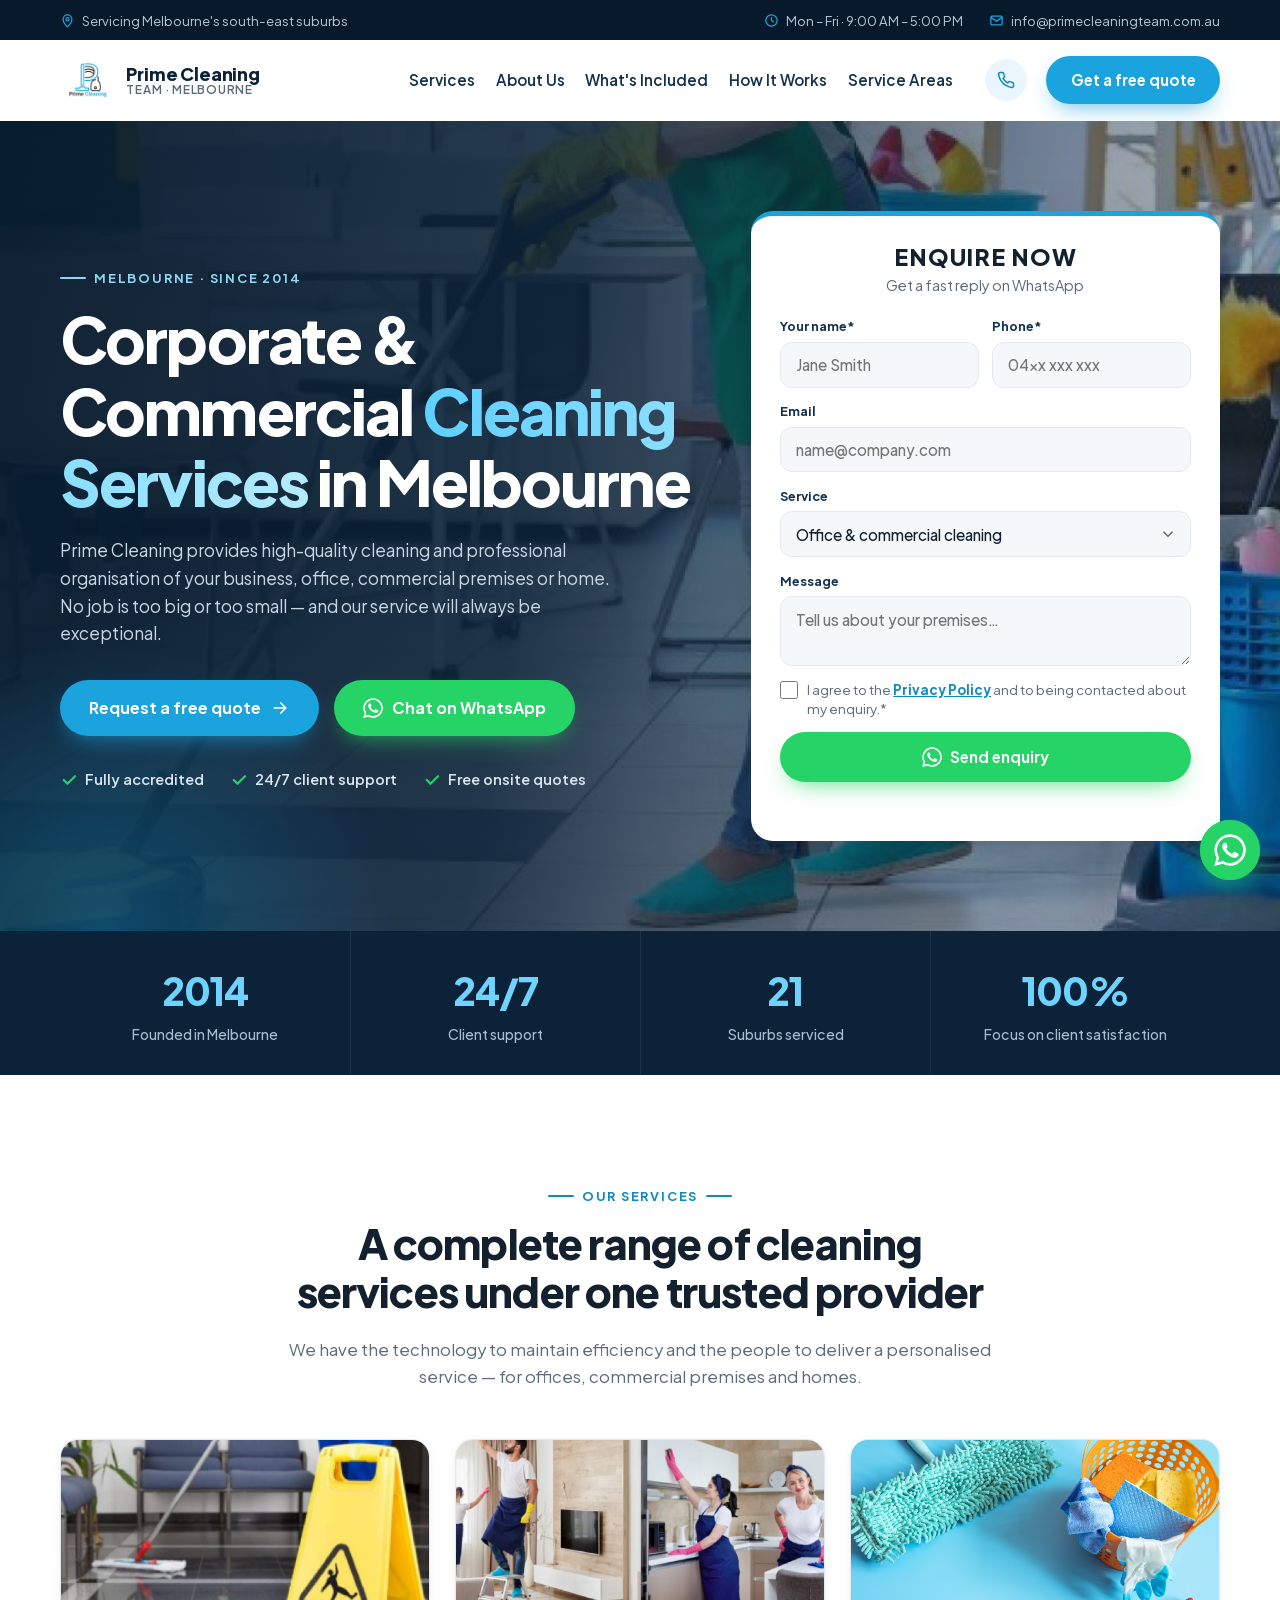
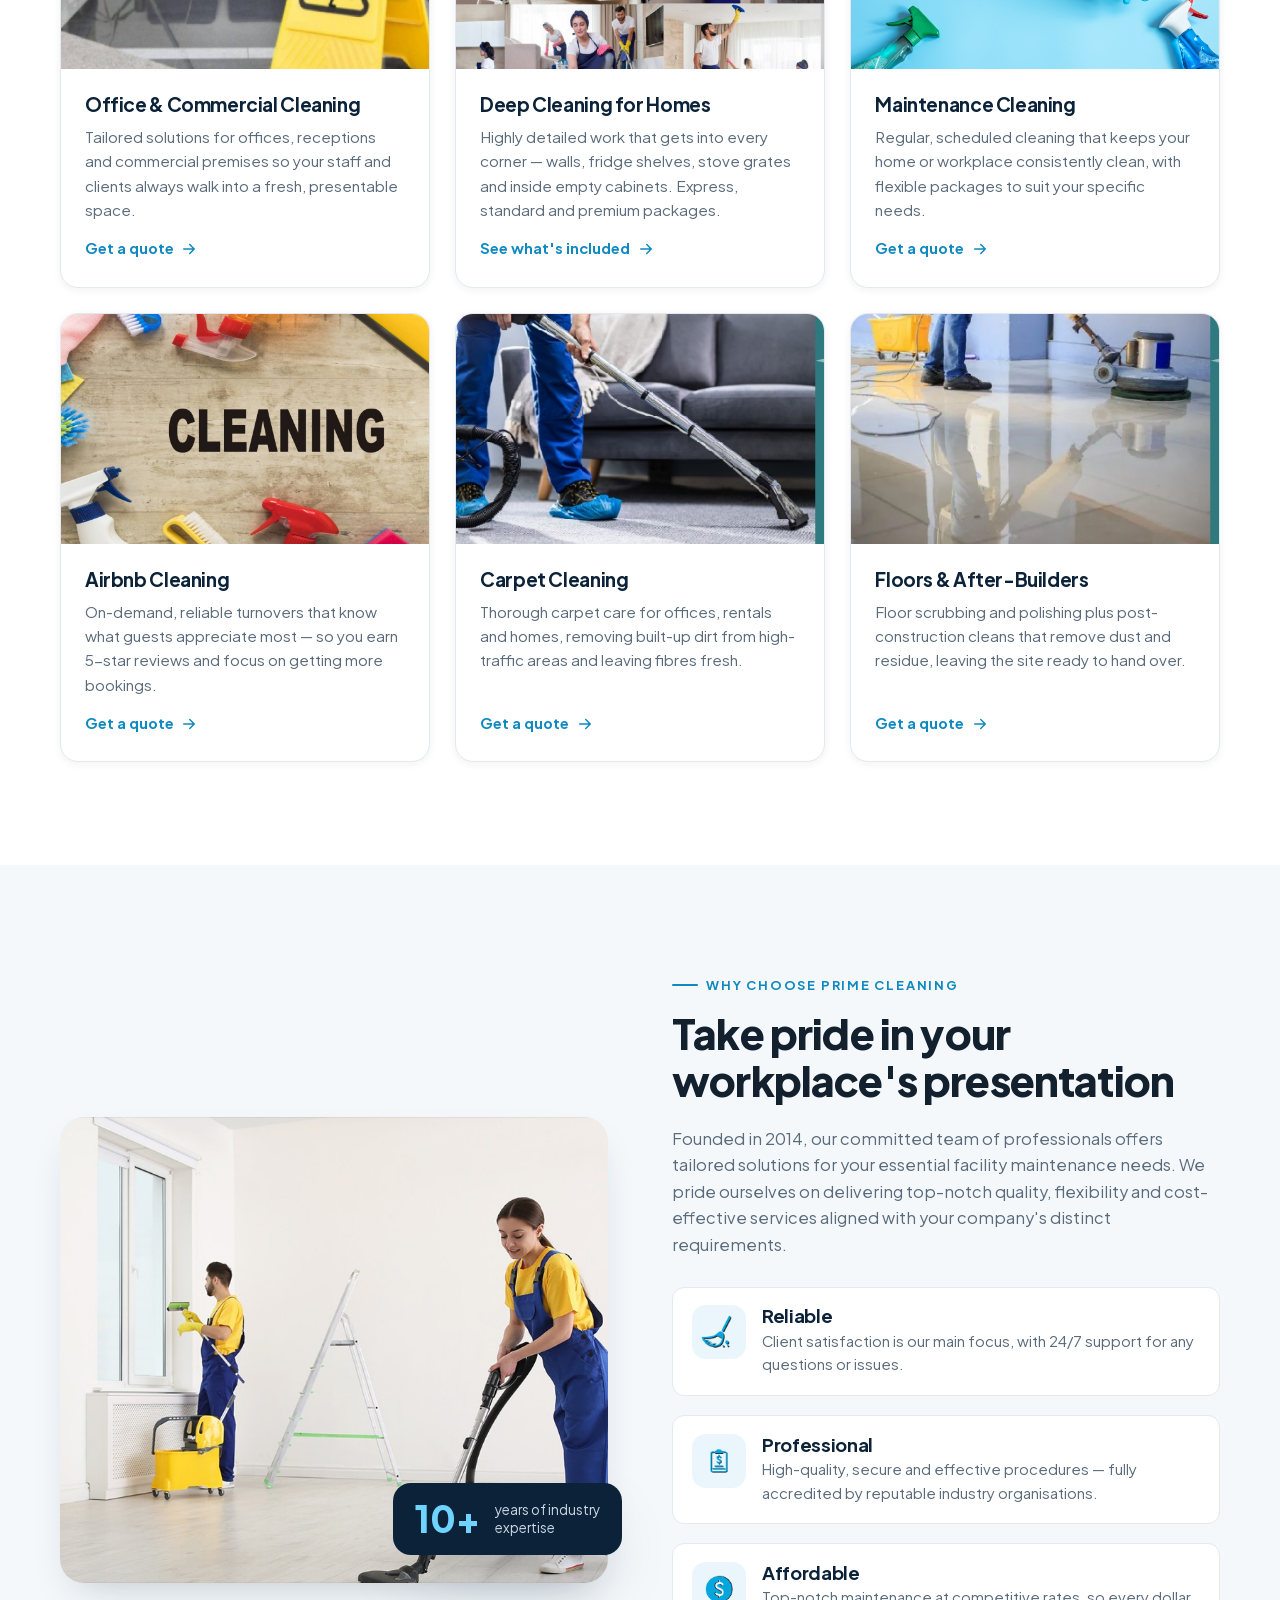
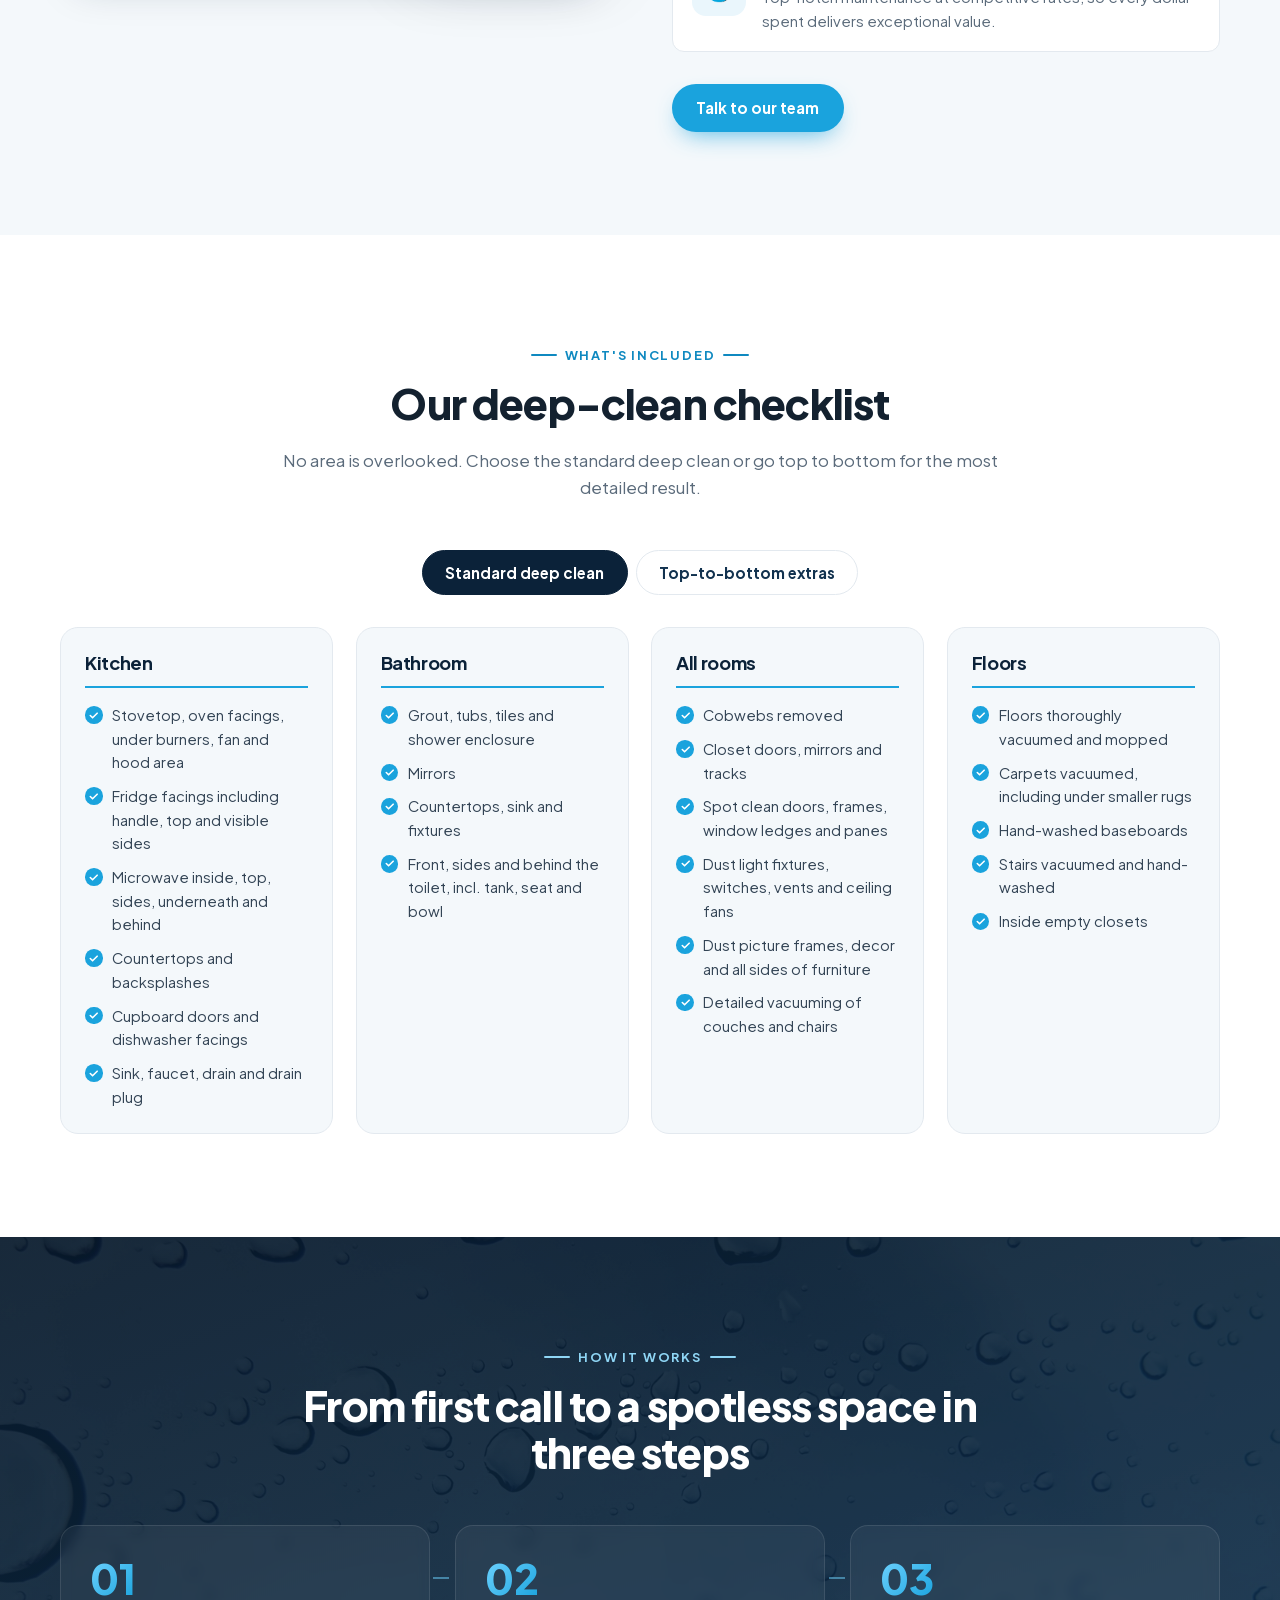
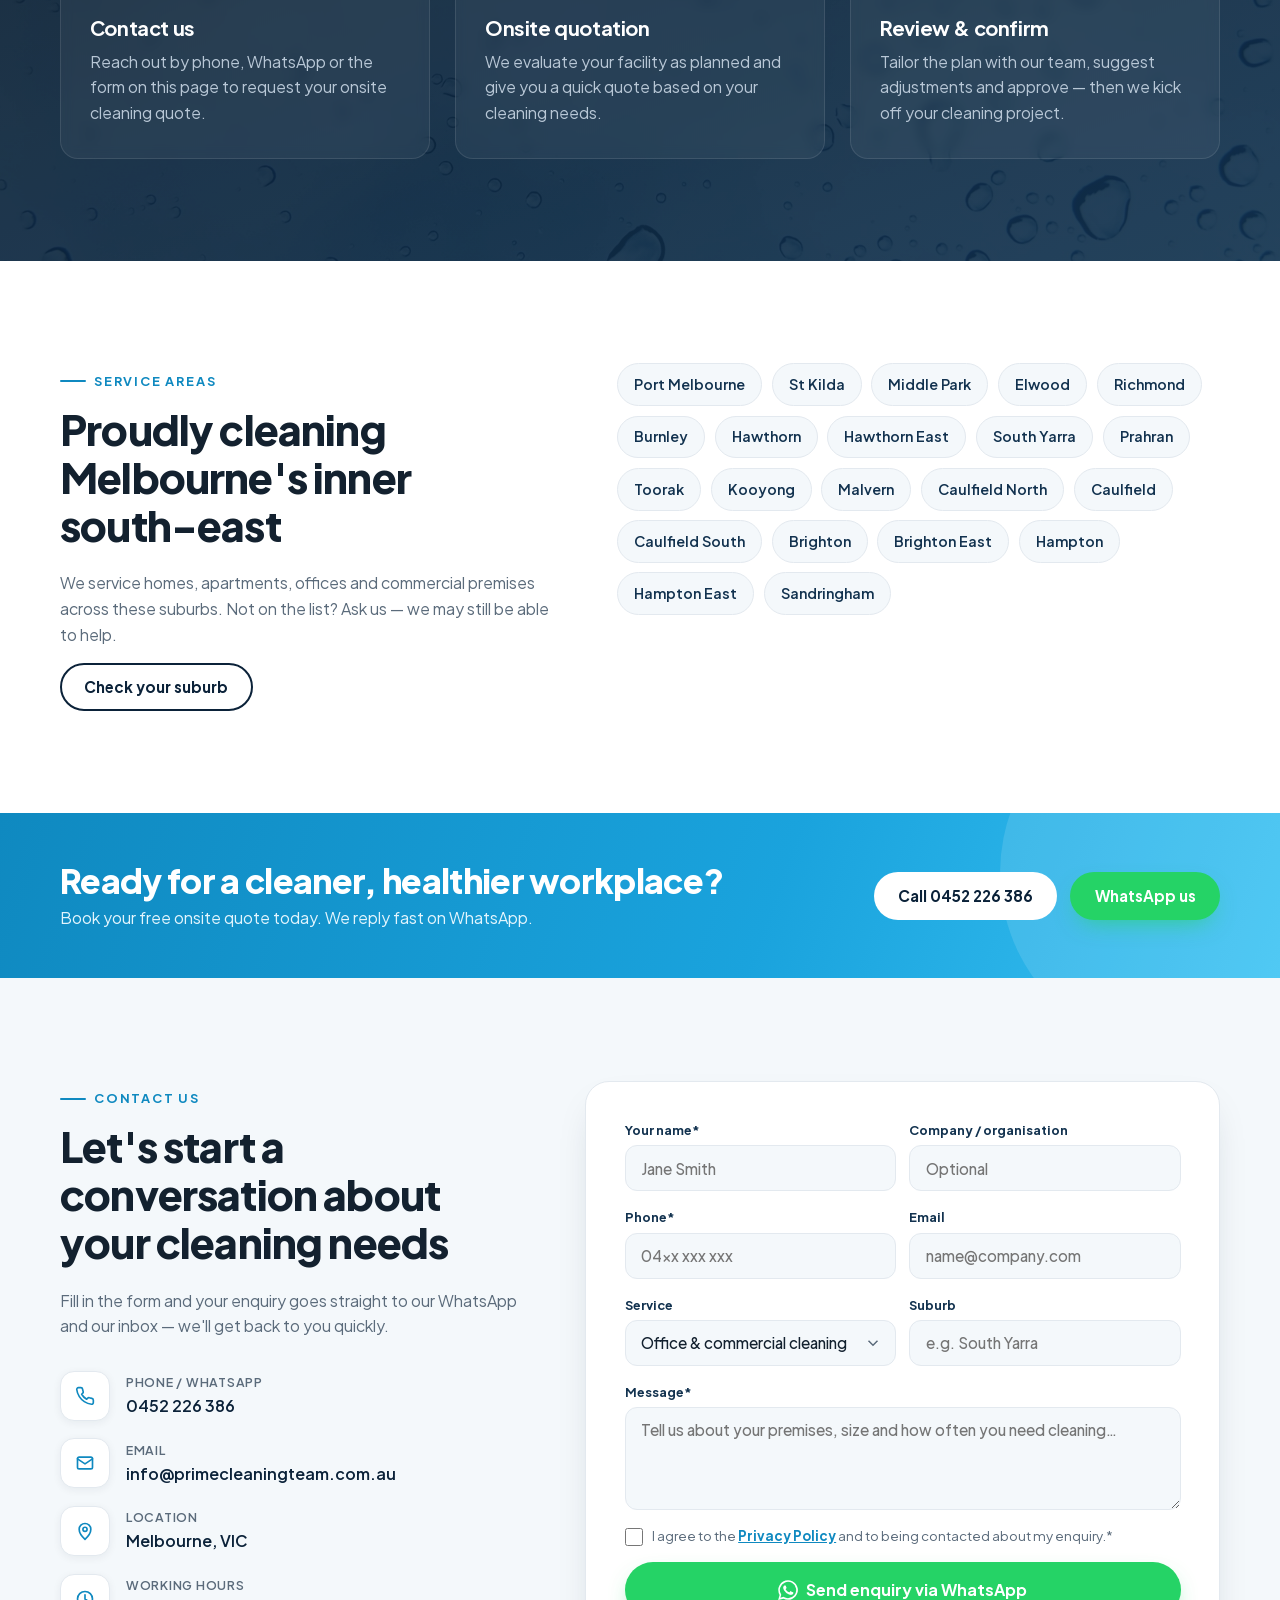
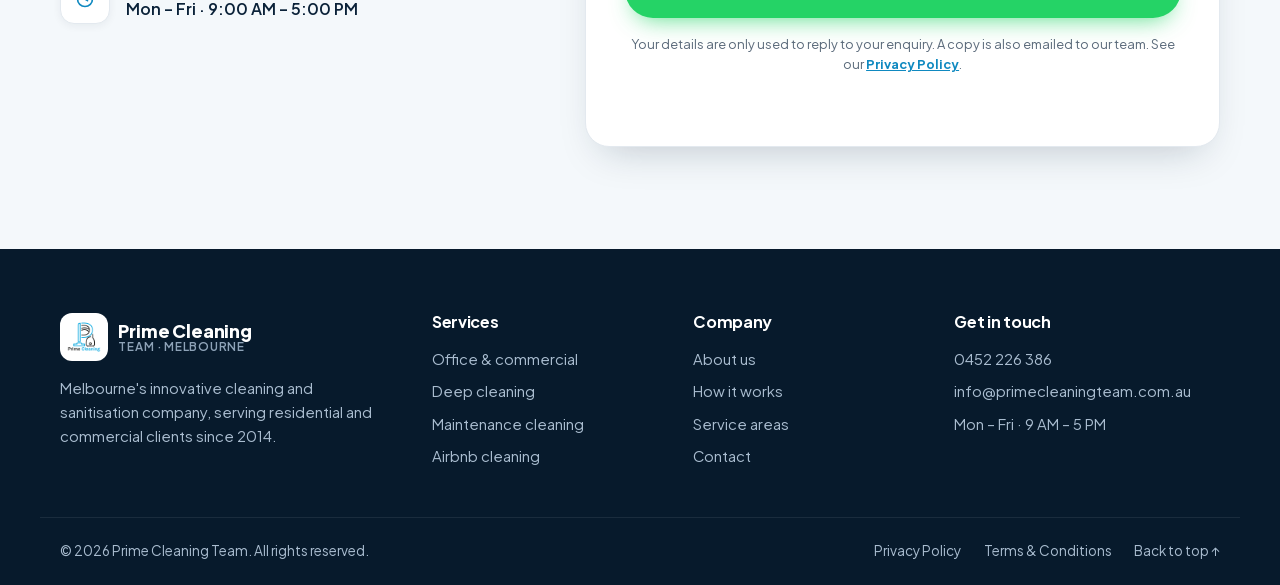
==== commit 4ae77d92: "Add privacy policy, terms, consent checkbox and form hardening - Privacy Policy (APP 1.4) and Terms " ====
--- a/index.html
+++ b/index.html
@@ -12,9 +12,7 @@
   <meta property="og:image" content="assets/img/hero-03.jpg">
   <meta property="og:type" content="website">
 
-  <link rel="preconnect" href="https://fonts.googleapis.com">
-  <link rel="preconnect" href="https://fonts.gstatic.com" crossorigin>
-  <link href="https://fonts.googleapis.com/css2?family=Plus+Jakarta+Sans:wght@400;500;600;700;800&display=swap" rel="stylesheet">
+  <link rel="preload" href="assets/fonts/plus-jakarta-sans-latin.woff2" as="font" type="font/woff2" crossorigin>
   <link rel="stylesheet" href="assets/css/styles.css">
 
   <script type="application/ld+json">
@@ -152,6 +150,10 @@
                 <span>Message</span>
                 <textarea name="message" rows="2" placeholder="Tell us about your premises…"></textarea>
               </label>
+              <label class="consent">
+                <input type="checkbox" name="consent" value="yes" required>
+                <span>I agree to the <a href="privacy.html" target="_blank">Privacy Policy</a> and to being contacted about my enquiry.*</span>
+              </label>
               <input type="text" name="website" class="hp" tabindex="-1" autocomplete="off" aria-hidden="true">
               <button type="submit" class="btn btn--whatsapp btn--block">
                 <svg viewBox="0 0 24 24" aria-hidden="true" class="fill"><path d="M17.5 14.4c-.3-.1-1.8-.9-2-1s-.5-.1-.7.1-.8 1-.9 1.2-.3.2-.6.1a8 8 0 0 1-4-3.5c-.3-.5.3-.5.9-1.6.1-.2 0-.4 0-.5l-.9-2.2c-.2-.6-.5-.5-.7-.5h-.6a1.1 1.1 0 0 0-.8.4 3.4 3.4 0 0 0-1 2.5 5.9 5.9 0 0 0 1.2 3.1 13.5 13.5 0 0 0 5.2 4.6c1.9.8 2.7.9 3.6.7a3 3 0 0 0 2-1.4 2.4 2.4 0 0 0 .2-1.4c-.1-.1-.3-.2-.6-.3ZM12 21.8a9.8 9.8 0 0 1-5-1.4l-.4-.2-3.7 1 1-3.6-.2-.4A9.8 9.8 0 1 1 12 21.8Zm0-21.6A11.8 11.8 0 0 0 1.9 17.9L.2 24l6.3-1.6A11.8 11.8 0 1 0 12 .2Z"/></svg>
@@ -520,13 +522,17 @@
               <span>Message*</span>
               <textarea name="message" rows="4" placeholder="Tell us about your premises, size and how often you need cleaning…" required></textarea>
             </label>
+            <label class="consent">
+              <input type="checkbox" name="consent" value="yes" required>
+              <span>I agree to the <a href="privacy.html" target="_blank">Privacy Policy</a> and to being contacted about my enquiry.*</span>
+            </label>
             <input type="text" name="website" class="hp" tabindex="-1" autocomplete="off" aria-hidden="true">
 
             <button type="submit" class="btn btn--whatsapp btn--block btn--lg">
               <svg viewBox="0 0 24 24" aria-hidden="true" class="fill"><path d="M17.5 14.4c-.3-.1-1.8-.9-2-1s-.5-.1-.7.1-.8 1-.9 1.2-.3.2-.6.1a8 8 0 0 1-4-3.5c-.3-.5.3-.5.9-1.6.1-.2 0-.4 0-.5l-.9-2.2c-.2-.6-.5-.5-.7-.5h-.6a1.1 1.1 0 0 0-.8.4 3.4 3.4 0 0 0-1 2.5 5.9 5.9 0 0 0 1.2 3.1 13.5 13.5 0 0 0 5.2 4.6c1.9.8 2.7.9 3.6.7a3 3 0 0 0 2-1.4 2.4 2.4 0 0 0 .2-1.4c-.1-.1-.3-.2-.6-.3ZM12 21.8a9.8 9.8 0 0 1-5-1.4l-.4-.2-3.7 1 1-3.6-.2-.4A9.8 9.8 0 1 1 12 21.8Zm0-21.6A11.8 11.8 0 0 0 1.9 17.9L.2 24l6.3-1.6A11.8 11.8 0 1 0 12 .2Z"/></svg>
               Send enquiry via WhatsApp
             </button>
-            <p class="form-note">Your details are only used to reply to your enquiry. A copy is also emailed to our team.</p>
+            <p class="form-note">Your details are only used to reply to your enquiry. A copy is also emailed to our team. See our <a href="privacy.html">Privacy Policy</a>.</p>
             <p class="form-status" role="status" aria-live="polite"></p>
           </form>
         </div>
@@ -573,7 +579,11 @@
     </div>
     <div class="container footer__bottom">
       <span>© <span id="year">2026</span> Prime Cleaning Team. All rights reserved.</span>
-      <a href="#top">Back to top ↑</a>
+      <span class="footer__legal">
+        <a href="privacy.html">Privacy Policy</a>
+        <a href="terms.html">Terms &amp; Conditions</a>
+        <a href="#top">Back to top ↑</a>
+      </span>
     </div>
   </footer>
 
--- a/assets/css/styles.css
+++ b/assets/css/styles.css
@@ -1,6 +1,14 @@
 /* =========================================================
    Prime Cleaning Team – corporate site
    ========================================================= */
+
+@font-face {
+  font-family: "Plus Jakarta Sans";
+  font-style: normal;
+  font-weight: 400 800;
+  font-display: swap;
+  src: url("../fonts/plus-jakarta-sans-latin.woff2") format("woff2");
+}
 
 :root {
   --navy-900: #071a2c;
@@ -193,6 +201,11 @@
 .form-status { margin: 0; font-size: .88rem; font-weight: 600; min-height: 1.2em; text-align: center; }
 .form-status.ok { color: #148a43; }
 .form-status.err { color: #c7343a; }
+.consent { display: flex; gap: .6rem; align-items: flex-start; font-size: .84rem; color: var(--muted); cursor: pointer; line-height: 1.45; }
+.consent input { flex-shrink: 0; width: 18px; height: 18px; margin: .1rem 0 0; accent-color: var(--blue-500); cursor: pointer; }
+.consent a, .form-note a { color: var(--blue-600); font-weight: 700; text-decoration: underline; }
+.consent.has-error { color: #c7343a; }
+.consent.has-error input { outline: 2px solid #e5484d; outline-offset: 2px; }
 .form-note { margin: 0; font-size: .8rem; color: var(--muted); text-align: center; }
 .btn.is-loading { opacity: .75; pointer-events: none; }
 
@@ -337,6 +350,22 @@
 .footer ul { list-style: none; margin: 0; padding: 0; display: grid; gap: .55rem; }
 .footer a:hover { color: #6fd3ff; }
 .footer__bottom { display: flex; justify-content: space-between; gap: 1rem; flex-wrap: wrap; border-top: 1px solid rgba(255, 255, 255, .08); padding: 1.4rem 20px; font-size: .85rem; }
+
+.footer__legal { display: inline-flex; flex-wrap: wrap; gap: .4rem 1.4rem; justify-content: center; }
+
+/* ---------- Legal pages ---------- */
+.header__back { margin-left: auto; }
+.legal-hero { background: linear-gradient(160deg, var(--navy-900), var(--navy-700)); color: #fff; padding: clamp(3rem, 6vw, 4.5rem) 0; }
+.legal-hero h1 { font-size: clamp(2rem, 1.4rem + 2.4vw, 3rem); font-weight: 800; margin: 0 0 .4rem; }
+.legal-hero p { color: #b8c7d6; margin: 0; }
+.legal { padding: clamp(2.5rem, 6vw, 4.5rem) 0; }
+.legal .container { max-width: 820px; }
+.legal h2 { font-size: 1.35rem; margin: 2.2rem 0 .7rem; color: var(--navy-800); }
+.legal p, .legal li { color: #334455; }
+.legal ul { padding-left: 1.2rem; margin: 0 0 1em; }
+.legal li { margin-bottom: .4rem; }
+.legal a { color: var(--blue-600); font-weight: 600; text-decoration: underline; }
+.legal-note { background: var(--blue-50); border-left: 4px solid var(--blue-500); border-radius: 10px; padding: 1rem 1.2rem; font-size: .92rem; }
 
 /* ---------- Floating WhatsApp ---------- */
 .wa-float {
@@ -409,6 +438,8 @@
 
 @media (max-width: 640px) {
   body { font-size: 15.5px; }
+  .hide-sm { display: none; }
+  .header__back { padding: .6rem 1rem; font-size: .88rem; }
   .container { padding: 0 16px; }
   .topbar__inner { justify-content: center; gap: 1rem; }
   .topbar__item:first-child, .topbar__hide-sm { display: none; }
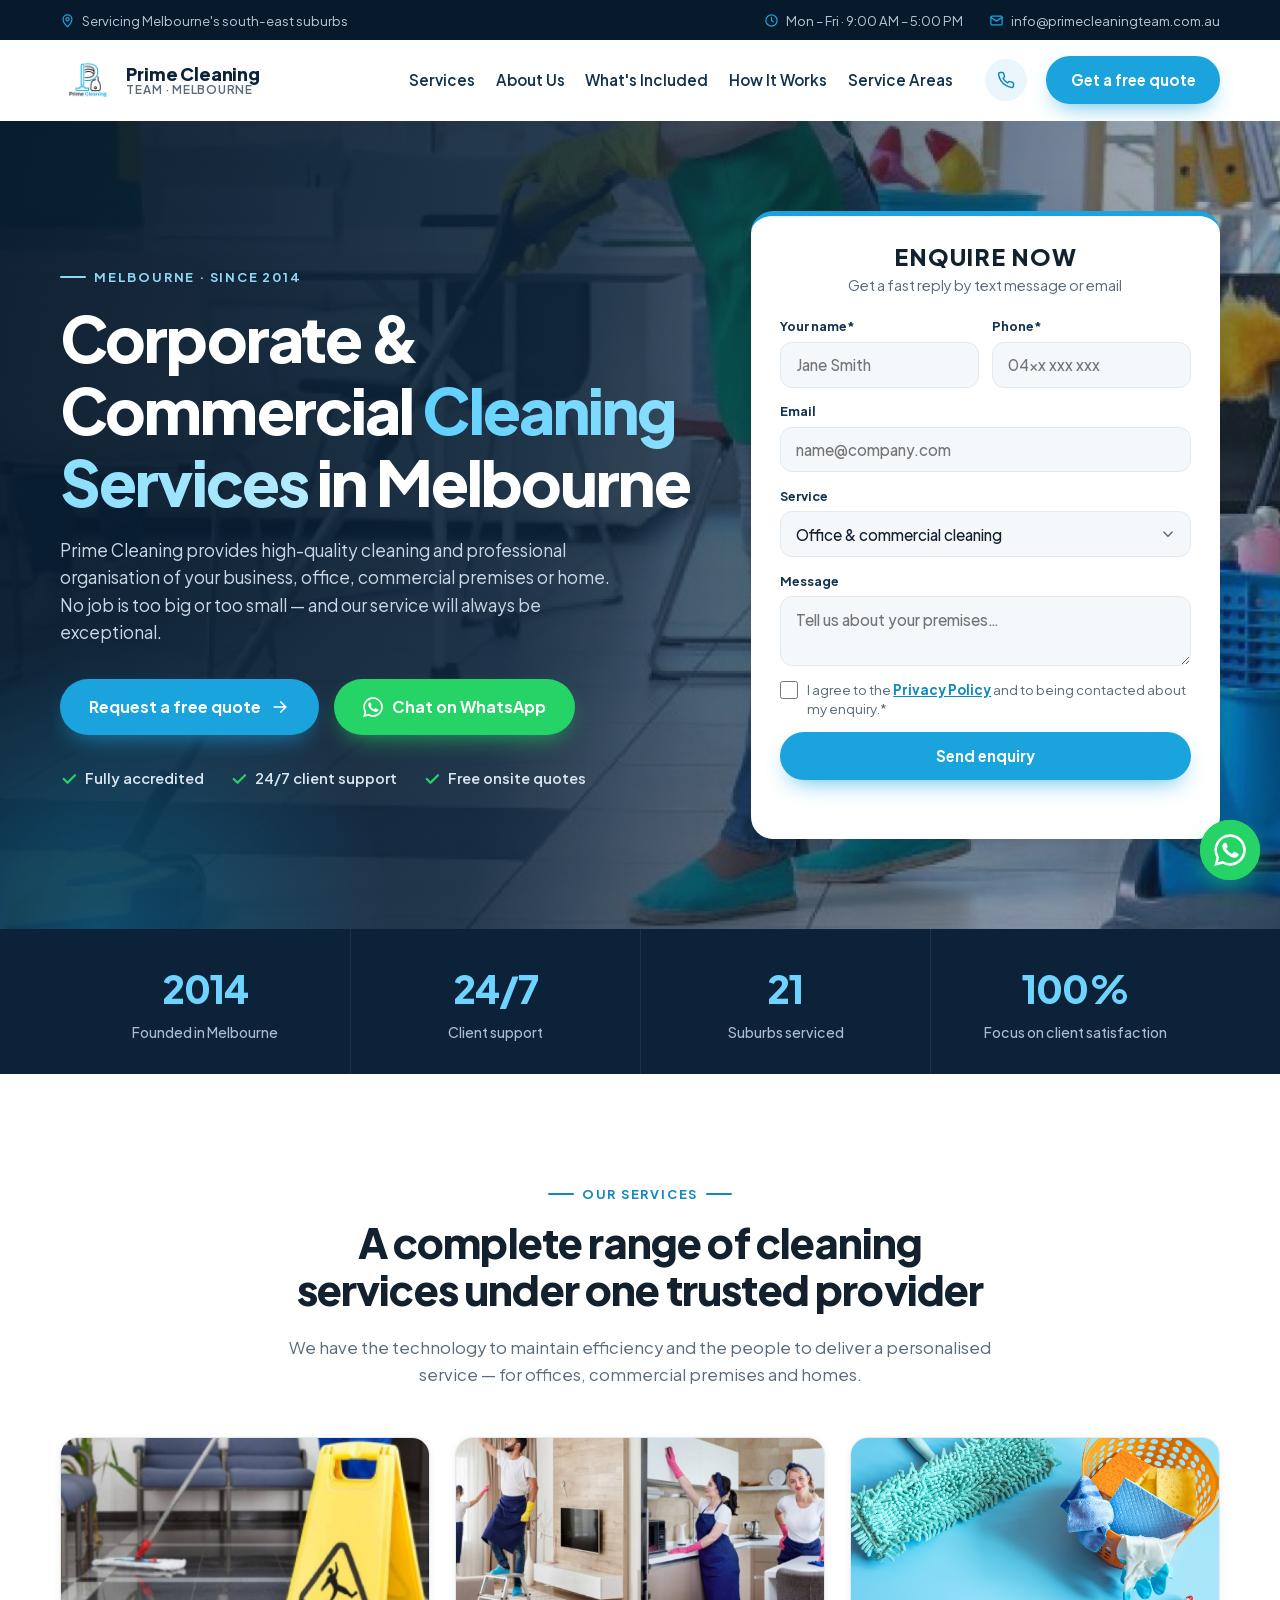
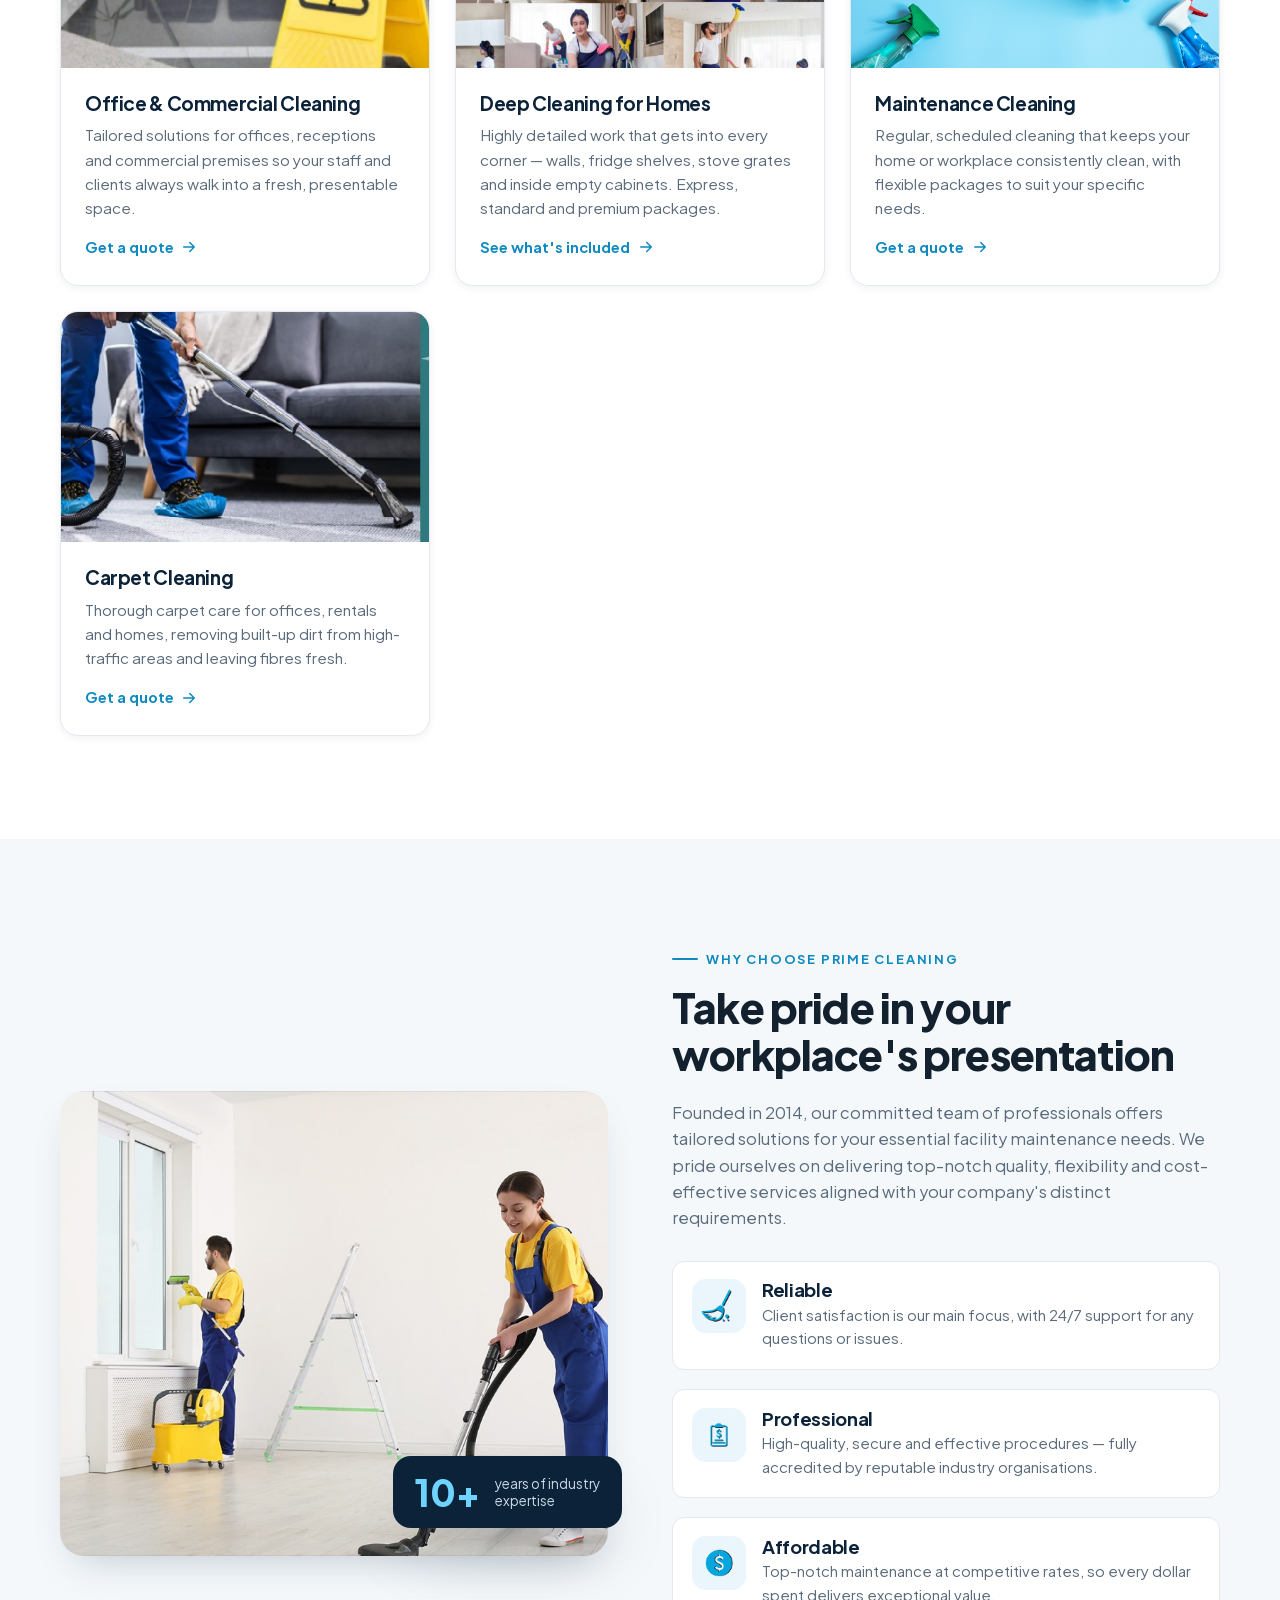
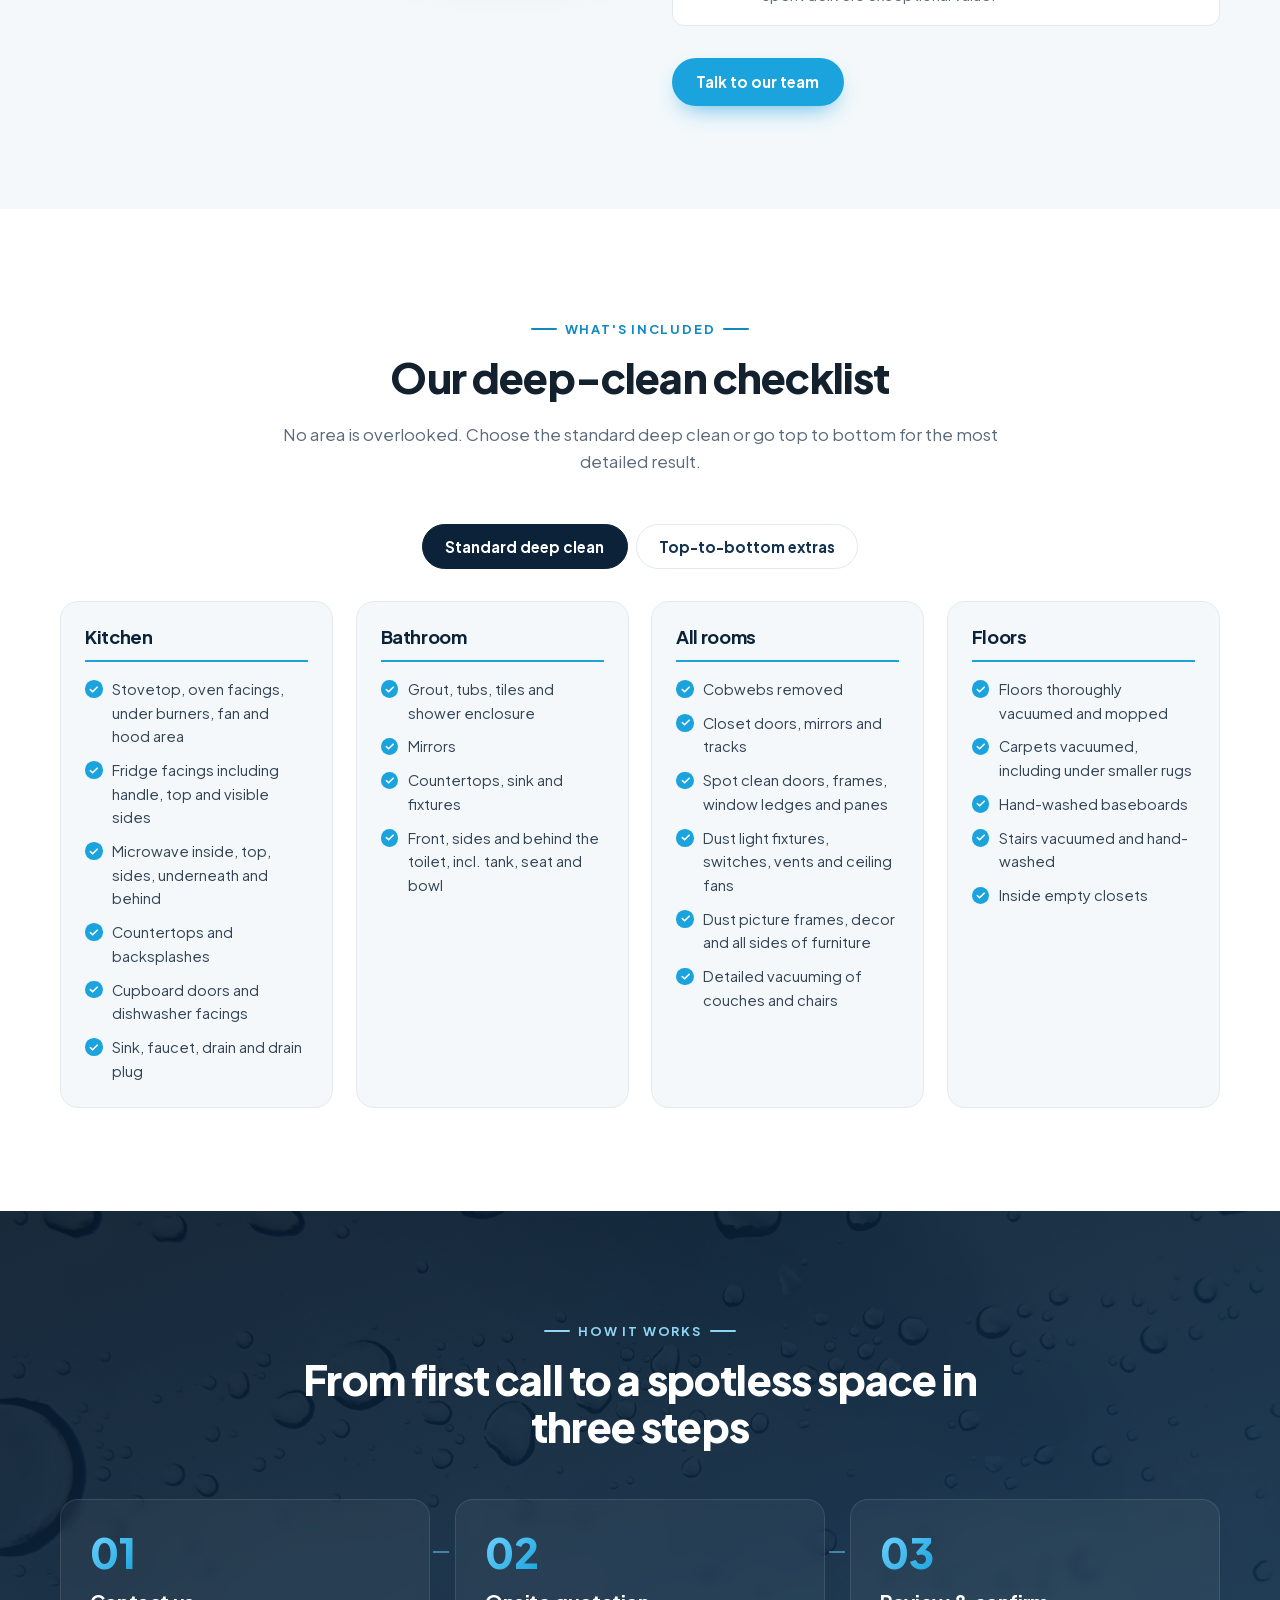
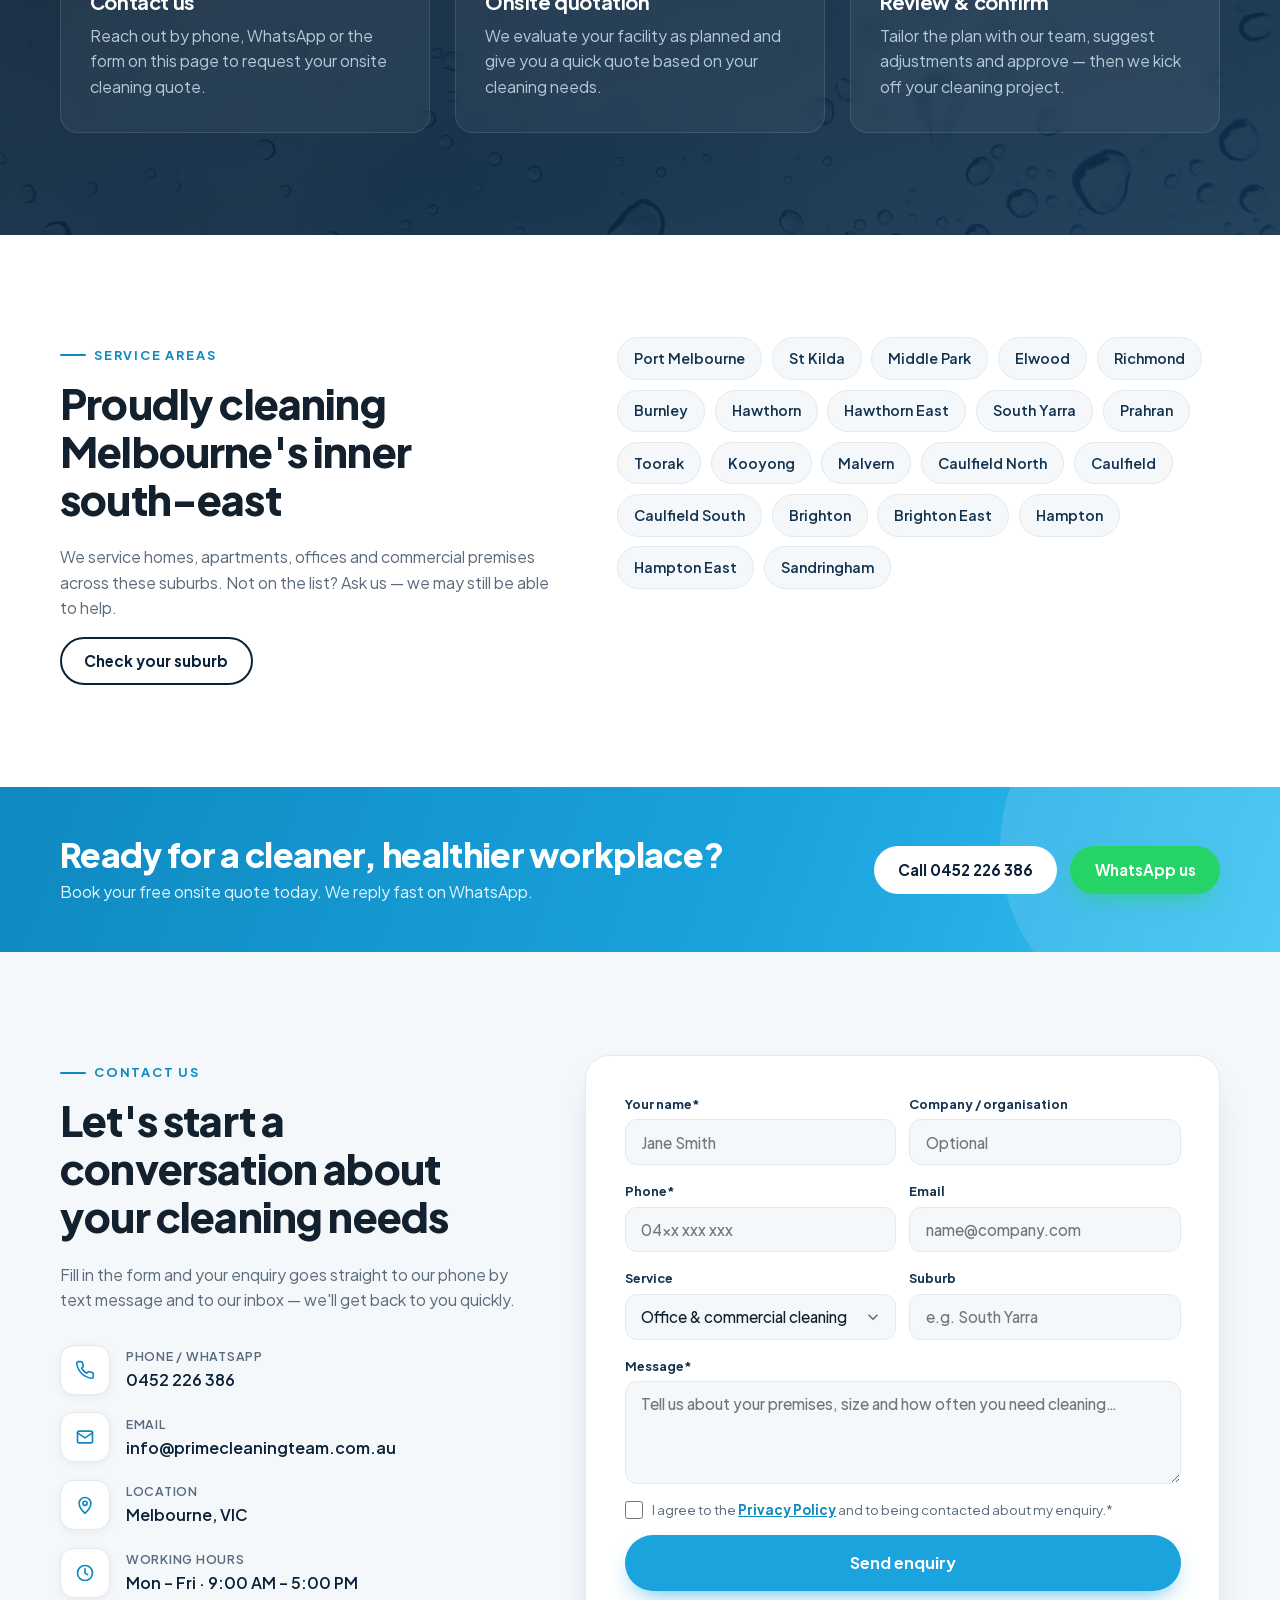
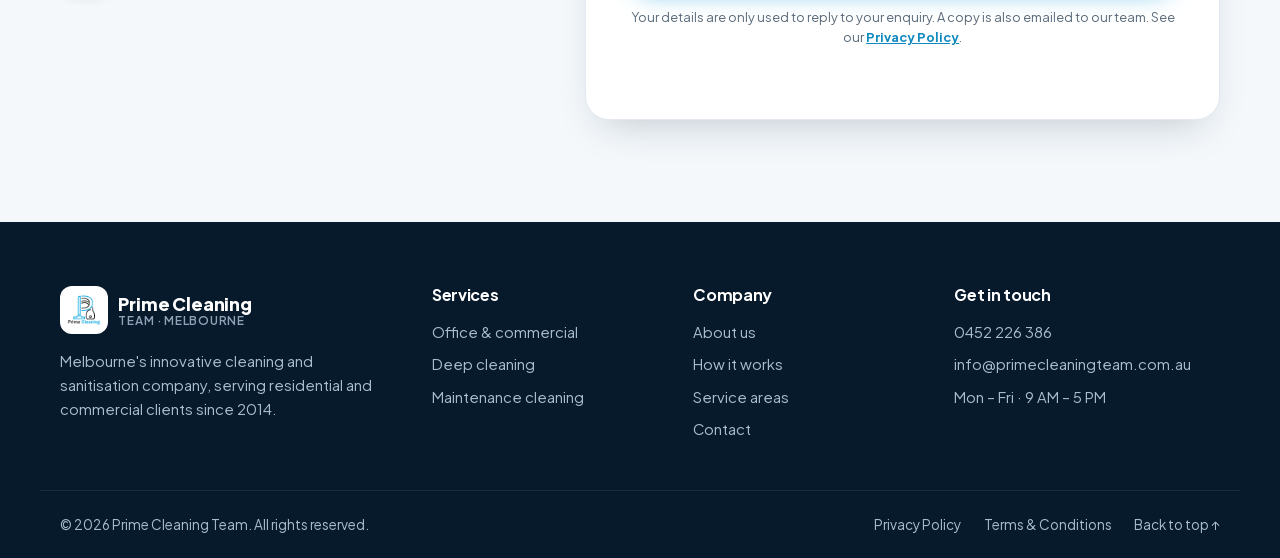
==== commit 94994e31: "Quitar Airbnb y Floors & After-Builders; enquiries por SMS y correo - Quitar servicios Airbnb cleani" ====
--- a/index.html
+++ b/index.html
@@ -116,7 +116,7 @@
           <div class="quote-card">
             <div class="quote-card__head">
               <h2>Enquire now</h2>
-              <p>Get a fast reply on WhatsApp</p>
+              <p>Get a fast reply by text message or email</p>
             </div>
             <form class="lead-form" data-lead-form novalidate>
               <div class="field-grid">
@@ -139,10 +139,7 @@
                   <option>Office &amp; commercial cleaning</option>
                   <option>Deep cleaning for homes</option>
                   <option>Maintenance cleaning</option>
-                  <option>Airbnb cleaning</option>
                   <option>Carpet cleaning</option>
-                  <option>Floor scrubbing &amp; polishing</option>
-                  <option>After-builders cleaning</option>
                   <option>Other</option>
                 </select>
               </label>
@@ -155,8 +152,7 @@
                 <span>I agree to the <a href="privacy.html" target="_blank">Privacy Policy</a> and to being contacted about my enquiry.*</span>
               </label>
               <input type="text" name="website" class="hp" tabindex="-1" autocomplete="off" aria-hidden="true">
-              <button type="submit" class="btn btn--whatsapp btn--block">
-                <svg viewBox="0 0 24 24" aria-hidden="true" class="fill"><path d="M17.5 14.4c-.3-.1-1.8-.9-2-1s-.5-.1-.7.1-.8 1-.9 1.2-.3.2-.6.1a8 8 0 0 1-4-3.5c-.3-.5.3-.5.9-1.6.1-.2 0-.4 0-.5l-.9-2.2c-.2-.6-.5-.5-.7-.5h-.6a1.1 1.1 0 0 0-.8.4 3.4 3.4 0 0 0-1 2.5 5.9 5.9 0 0 0 1.2 3.1 13.5 13.5 0 0 0 5.2 4.6c1.9.8 2.7.9 3.6.7a3 3 0 0 0 2-1.4 2.4 2.4 0 0 0 .2-1.4c-.1-.1-.3-.2-.6-.3ZM12 21.8a9.8 9.8 0 0 1-5-1.4l-.4-.2-3.7 1 1-3.6-.2-.4A9.8 9.8 0 1 1 12 21.8Zm0-21.6A11.8 11.8 0 0 0 1.9 17.9L.2 24l6.3-1.6A11.8 11.8 0 1 0 12 .2Z"/></svg>
+              <button type="submit" class="btn btn--primary btn--block">
                 Send enquiry
               </button>
               <p class="form-status" role="status" aria-live="polite"></p>
@@ -213,15 +209,6 @@
             </div>
           </article>
 
-          <article class="card reveal">
-            <div class="card__img"><img src="assets/img/hero-01-1.jpg" alt="Assorted cleaning tools on a wooden table" loading="lazy"></div>
-            <div class="card__body">
-              <h3>Airbnb Cleaning</h3>
-              <p>On-demand, reliable turnovers that know what guests appreciate most — so you earn 5-star reviews and focus on getting more bookings.</p>
-              <a href="#contact" class="card__link">Get a quote <svg viewBox="0 0 24 24" aria-hidden="true"><path d="M5 12h14M13 6l6 6-6 6"/></svg></a>
-            </div>
-          </article>
-
           <article class="card reveal" style="--d:.08s">
             <div class="card__img"><img src="assets/img/svc-car.jpg" alt="Professional carpet cleaning with a vacuum" loading="lazy"></div>
             <div class="card__body">
@@ -231,14 +218,6 @@
             </div>
           </article>
 
-          <article class="card reveal" style="--d:.16s">
-            <div class="card__img"><img src="assets/img/svc-fto.jpg" alt="Floor polishing machine on a shiny tiled floor" loading="lazy"></div>
-            <div class="card__body">
-              <h3>Floors &amp; After-Builders</h3>
-              <p>Floor scrubbing and polishing plus post-construction cleans that remove dust and residue, leaving the site ready to hand over.</p>
-              <a href="#contact" class="card__link">Get a quote <svg viewBox="0 0 24 24" aria-hidden="true"><path d="M5 12h14M13 6l6 6-6 6"/></svg></a>
-            </div>
-          </article>
         </div>
       </div>
     </section>
@@ -455,7 +434,7 @@
         <div class="contact__info reveal">
           <span class="eyebrow">Contact us</span>
           <h2>Let's start a conversation about your cleaning needs</h2>
-          <p>Fill in the form and your enquiry goes straight to our WhatsApp and our inbox — we'll get back to you quickly.</p>
+          <p>Fill in the form and your enquiry goes straight to our phone by text message and to our inbox — we'll get back to you quickly.</p>
 
           <ul class="contact__list">
             <li>
@@ -506,10 +485,7 @@
                   <option>Office &amp; commercial cleaning</option>
                   <option>Deep cleaning for homes</option>
                   <option>Maintenance cleaning</option>
-                  <option>Airbnb cleaning</option>
                   <option>Carpet cleaning</option>
-                  <option>Floor scrubbing &amp; polishing</option>
-                  <option>After-builders cleaning</option>
                   <option>Other</option>
                 </select>
               </label>
@@ -528,9 +504,8 @@
             </label>
             <input type="text" name="website" class="hp" tabindex="-1" autocomplete="off" aria-hidden="true">
 
-            <button type="submit" class="btn btn--whatsapp btn--block btn--lg">
-              <svg viewBox="0 0 24 24" aria-hidden="true" class="fill"><path d="M17.5 14.4c-.3-.1-1.8-.9-2-1s-.5-.1-.7.1-.8 1-.9 1.2-.3.2-.6.1a8 8 0 0 1-4-3.5c-.3-.5.3-.5.9-1.6.1-.2 0-.4 0-.5l-.9-2.2c-.2-.6-.5-.5-.7-.5h-.6a1.1 1.1 0 0 0-.8.4 3.4 3.4 0 0 0-1 2.5 5.9 5.9 0 0 0 1.2 3.1 13.5 13.5 0 0 0 5.2 4.6c1.9.8 2.7.9 3.6.7a3 3 0 0 0 2-1.4 2.4 2.4 0 0 0 .2-1.4c-.1-.1-.3-.2-.6-.3ZM12 21.8a9.8 9.8 0 0 1-5-1.4l-.4-.2-3.7 1 1-3.6-.2-.4A9.8 9.8 0 1 1 12 21.8Zm0-21.6A11.8 11.8 0 0 0 1.9 17.9L.2 24l6.3-1.6A11.8 11.8 0 1 0 12 .2Z"/></svg>
-              Send enquiry via WhatsApp
+            <button type="submit" class="btn btn--primary btn--block btn--lg">
+              Send enquiry
             </button>
             <p class="form-note">Your details are only used to reply to your enquiry. A copy is also emailed to our team. See our <a href="privacy.html">Privacy Policy</a>.</p>
             <p class="form-status" role="status" aria-live="polite"></p>
@@ -556,7 +531,6 @@
           <li><a href="#services">Office &amp; commercial</a></li>
           <li><a href="#services">Deep cleaning</a></li>
           <li><a href="#services">Maintenance cleaning</a></li>
-          <li><a href="#services">Airbnb cleaning</a></li>
         </ul>
       </div>
       <div>
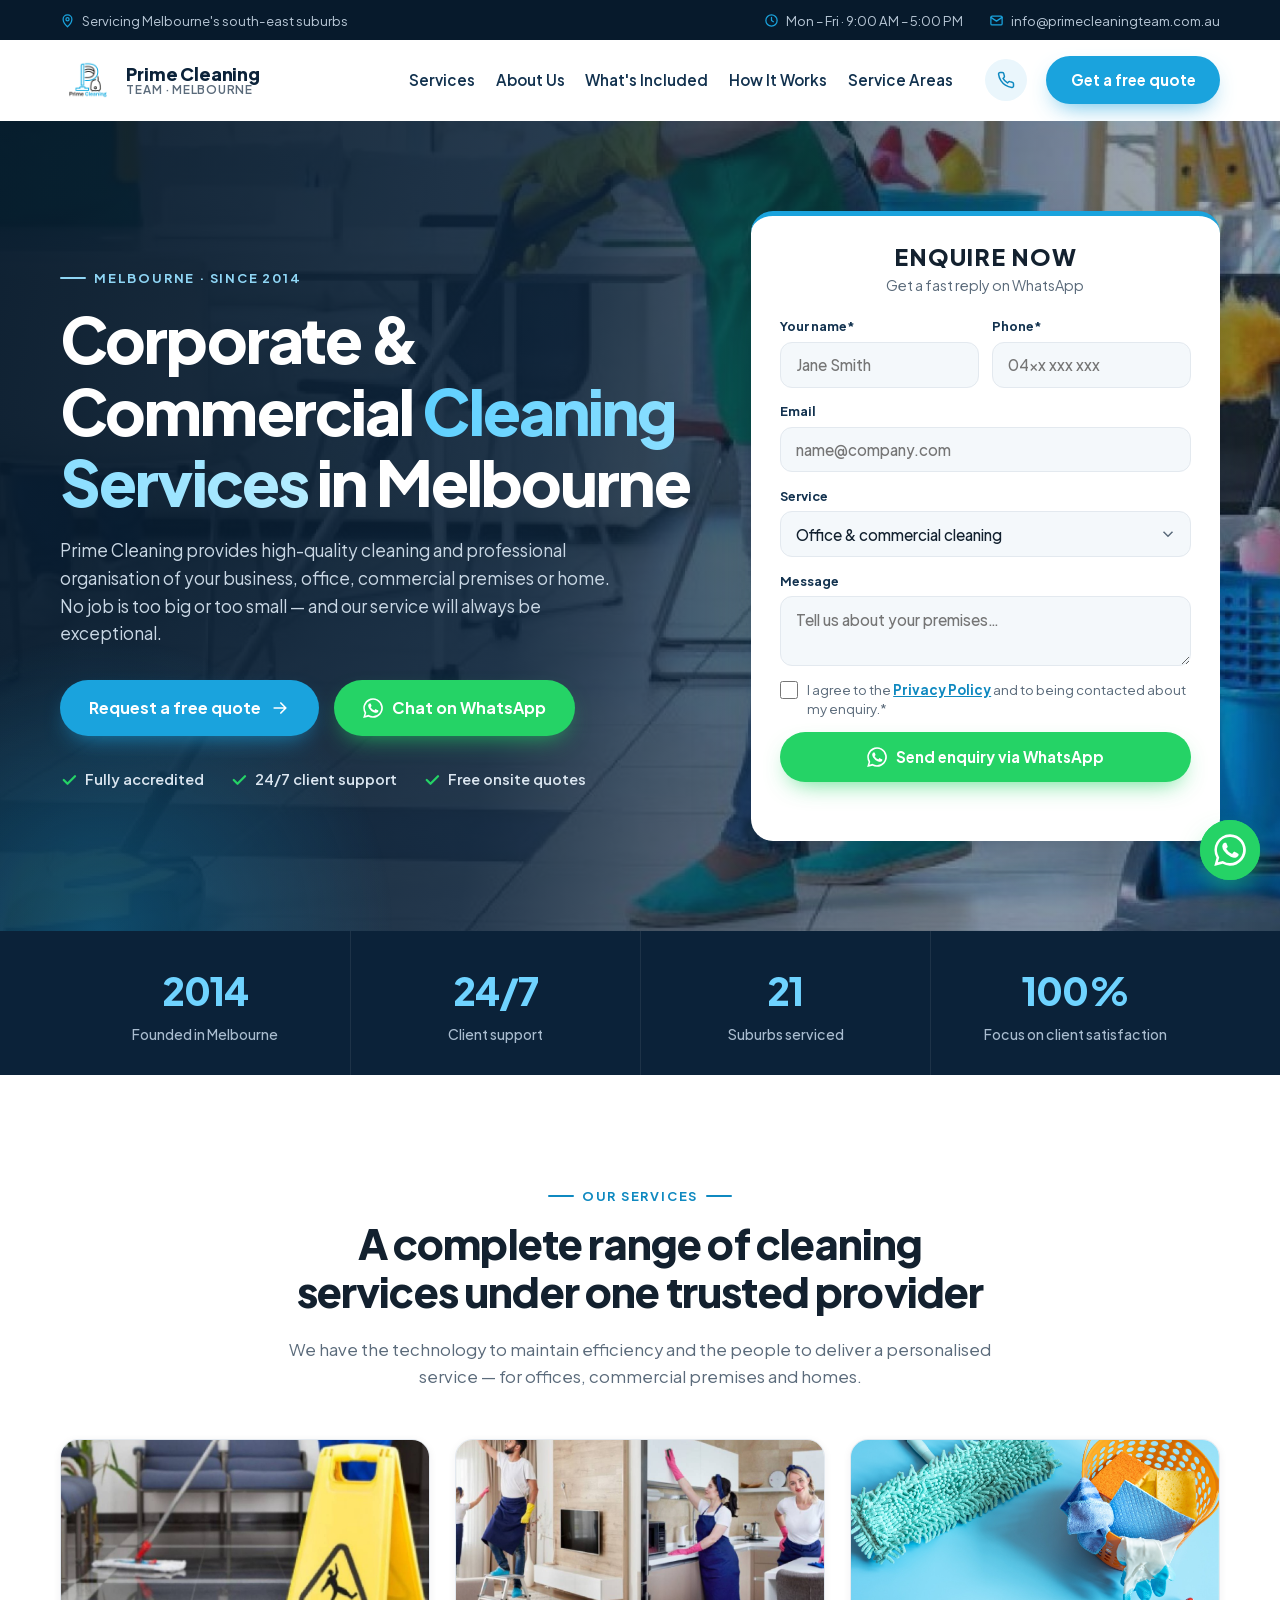
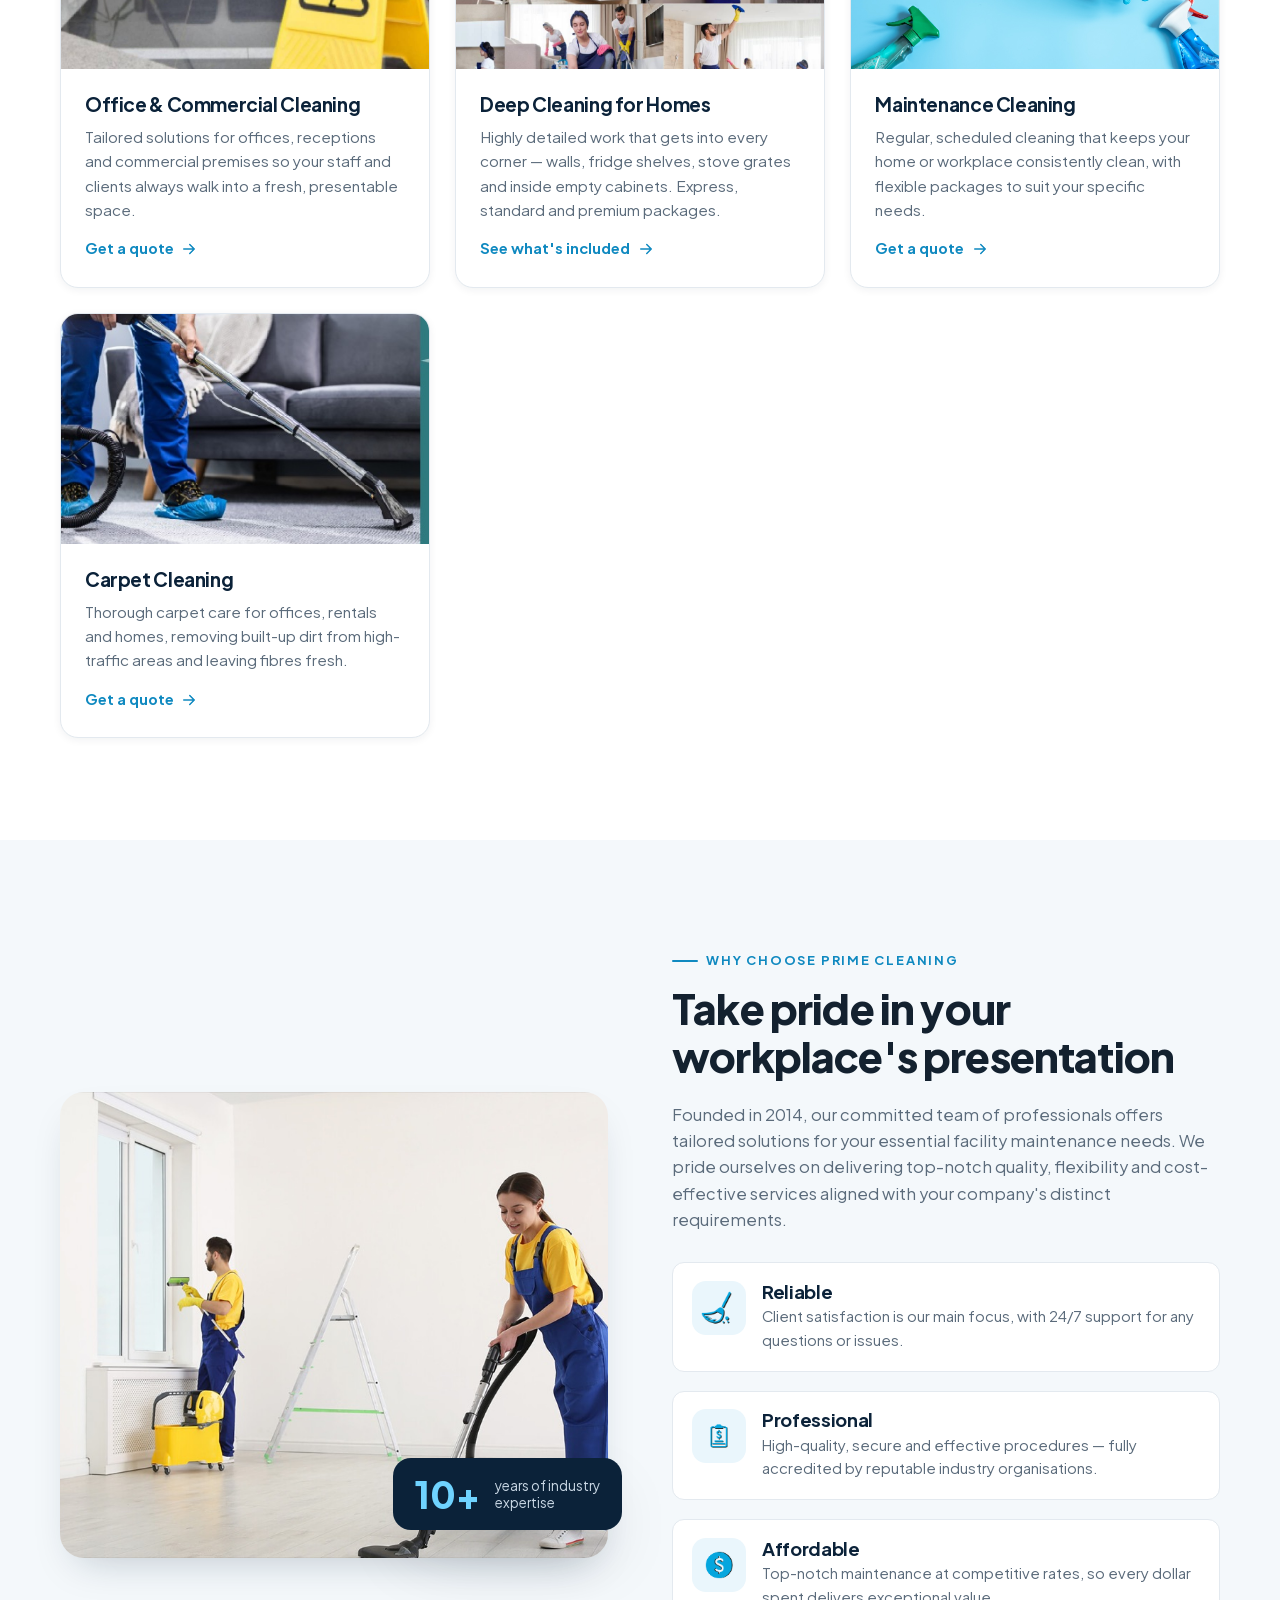
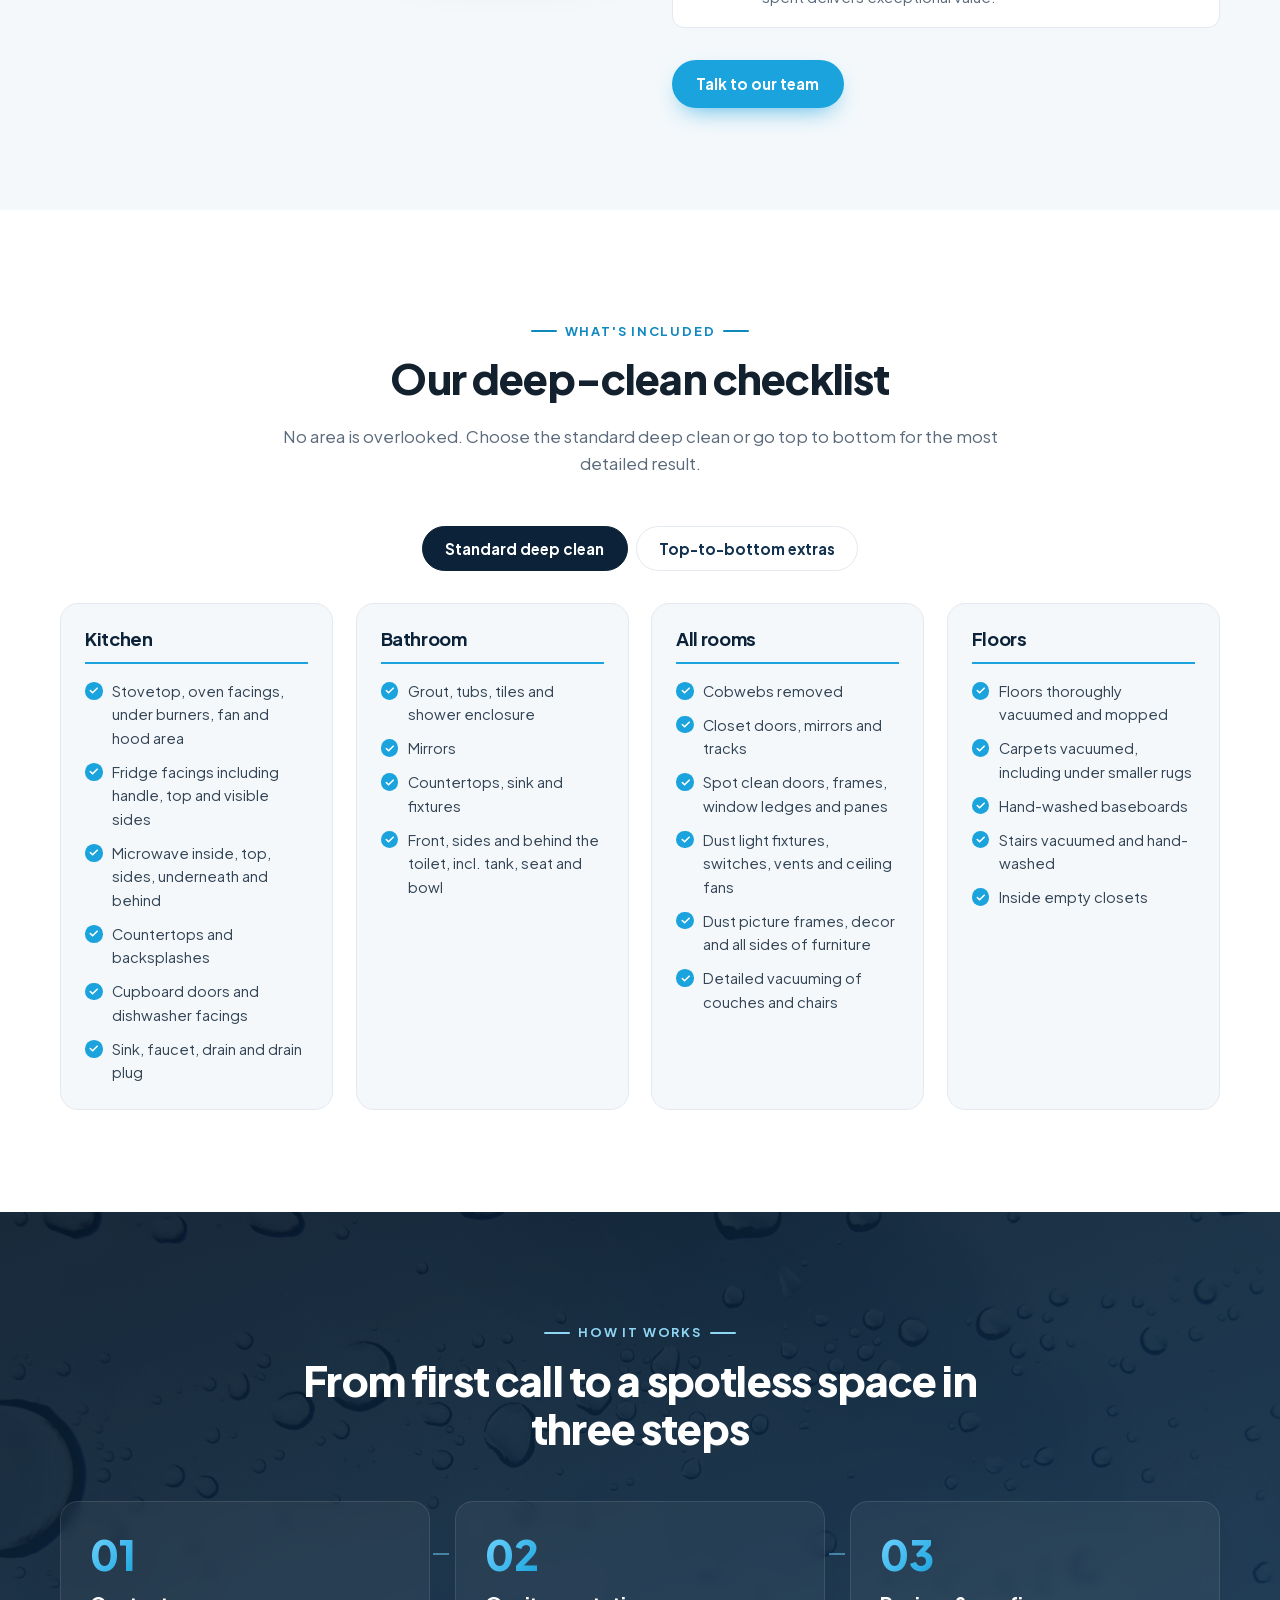
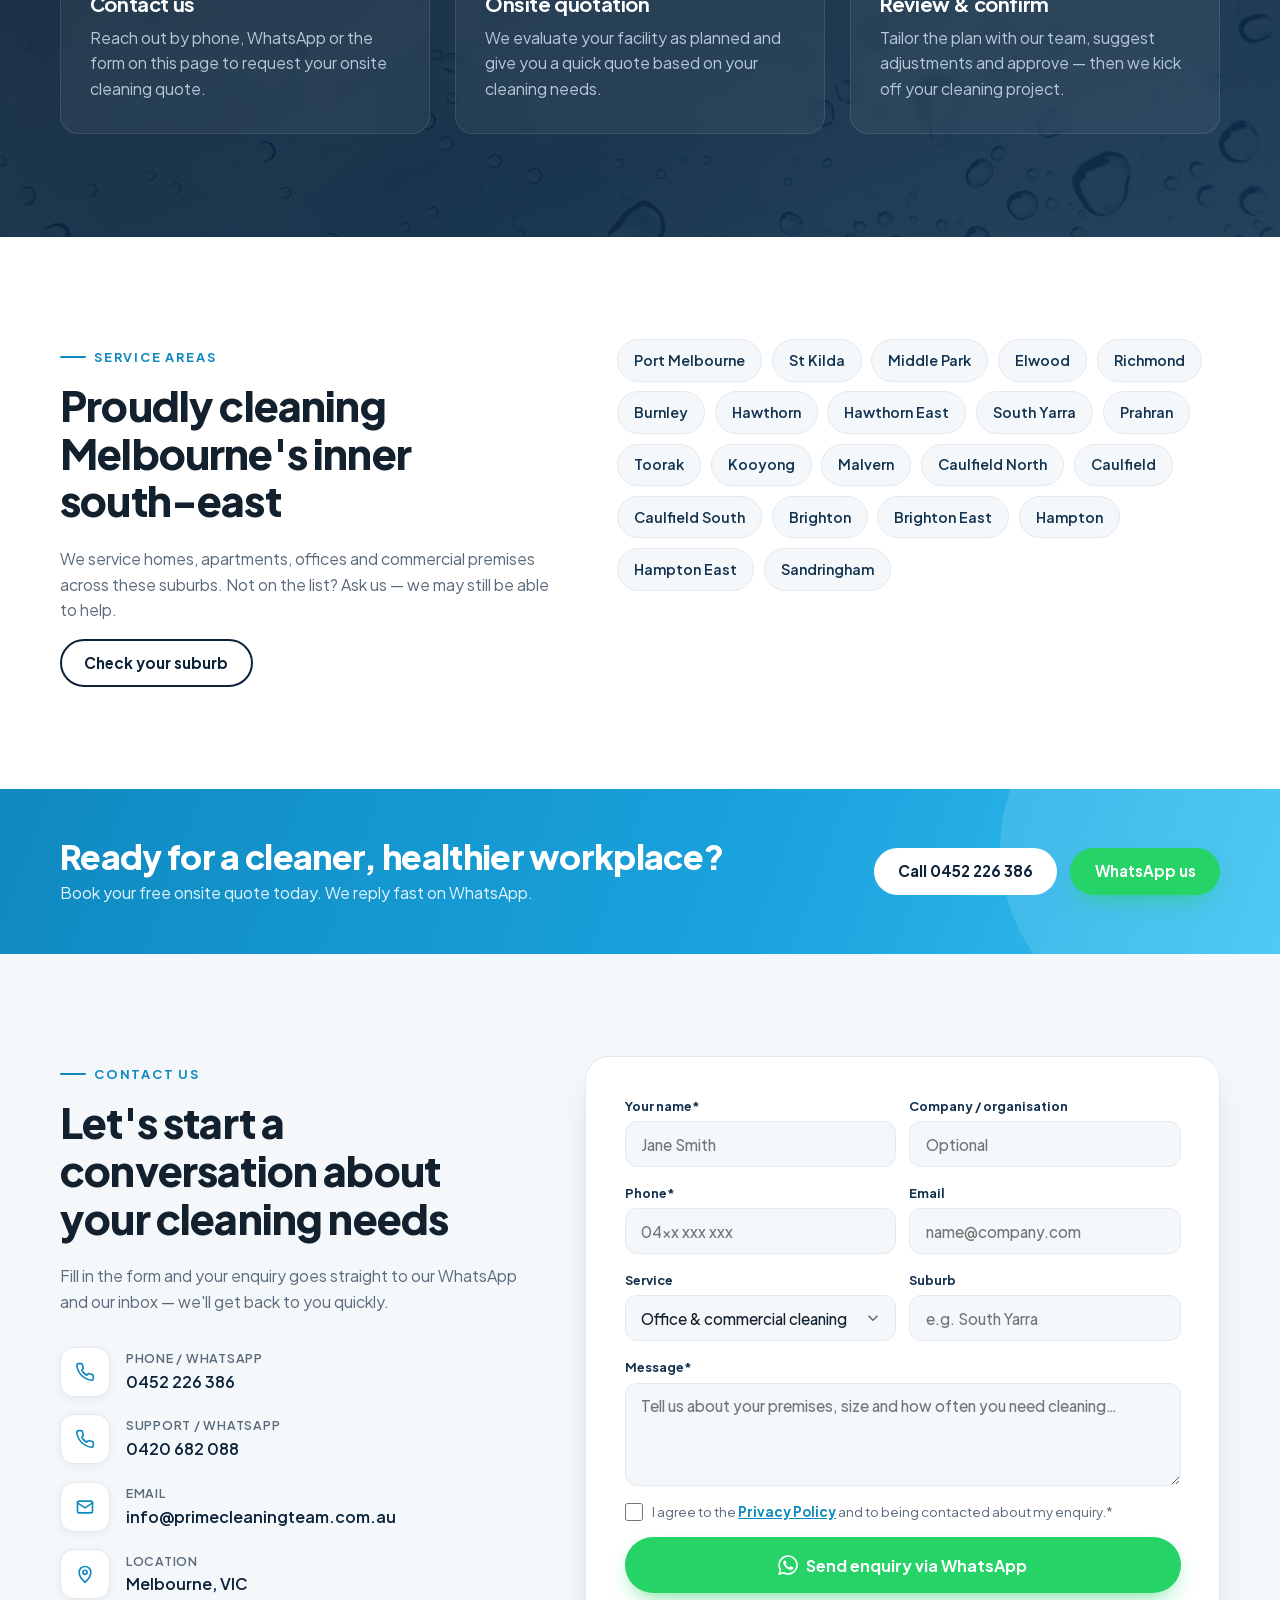
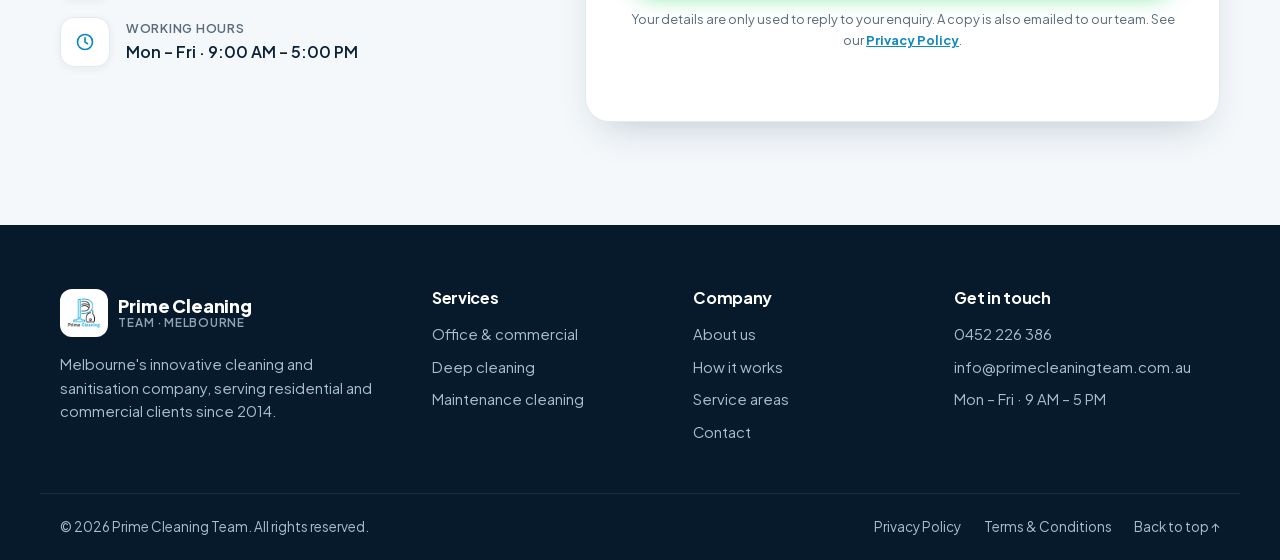
==== commit ee2a42e1: "Volver a WhatsApp + correo; agregar número de soporte 0420 682 088" ====
--- a/index.html
+++ b/index.html
@@ -116,7 +116,7 @@
           <div class="quote-card">
             <div class="quote-card__head">
               <h2>Enquire now</h2>
-              <p>Get a fast reply by text message or email</p>
+              <p>Get a fast reply on WhatsApp</p>
             </div>
             <form class="lead-form" data-lead-form novalidate>
               <div class="field-grid">
@@ -152,8 +152,9 @@
                 <span>I agree to the <a href="privacy.html" target="_blank">Privacy Policy</a> and to being contacted about my enquiry.*</span>
               </label>
               <input type="text" name="website" class="hp" tabindex="-1" autocomplete="off" aria-hidden="true">
-              <button type="submit" class="btn btn--primary btn--block">
-                Send enquiry
+              <button type="submit" class="btn btn--whatsapp btn--block">
+                <svg viewBox="0 0 24 24" aria-hidden="true" class="fill"><path d="M17.5 14.4c-.3-.1-1.8-.9-2-1s-.5-.1-.7.1-.8 1-.9 1.2-.3.2-.6.1a8 8 0 0 1-4-3.5c-.3-.5.3-.5.9-1.6.1-.2 0-.4 0-.5l-.9-2.2c-.2-.6-.5-.5-.7-.5h-.6a1.1 1.1 0 0 0-.8.4 3.4 3.4 0 0 0-1 2.5 5.9 5.9 0 0 0 1.2 3.1 13.5 13.5 0 0 0 5.2 4.6c1.9.8 2.7.9 3.6.7a3 3 0 0 0 2-1.4 2.4 2.4 0 0 0 .2-1.4c-.1-.1-.3-.2-.6-.3ZM12 21.8a9.8 9.8 0 0 1-5-1.4l-.4-.2-3.7 1 1-3.6-.2-.4A9.8 9.8 0 1 1 12 21.8Zm0-21.6A11.8 11.8 0 0 0 1.9 17.9L.2 24l6.3-1.6A11.8 11.8 0 1 0 12 .2Z"/></svg>
+                Send enquiry via WhatsApp
               </button>
               <p class="form-status" role="status" aria-live="polite"></p>
             </form>
@@ -434,12 +435,16 @@
         <div class="contact__info reveal">
           <span class="eyebrow">Contact us</span>
           <h2>Let's start a conversation about your cleaning needs</h2>
-          <p>Fill in the form and your enquiry goes straight to our phone by text message and to our inbox — we'll get back to you quickly.</p>
+          <p>Fill in the form and your enquiry goes straight to our WhatsApp and our inbox — we'll get back to you quickly.</p>
 
           <ul class="contact__list">
             <li>
               <span class="contact__icon"><svg viewBox="0 0 24 24" aria-hidden="true"><path d="M22 16.9v3a2 2 0 0 1-2.2 2 19.8 19.8 0 0 1-8.6-3.1 19.5 19.5 0 0 1-6-6A19.8 19.8 0 0 1 2.1 4.2 2 2 0 0 1 4.1 2h3a2 2 0 0 1 2 1.7c.1 1 .4 1.9.7 2.8a2 2 0 0 1-.5 2.1L8 9.9a16 16 0 0 0 6 6l1.3-1.3a2 2 0 0 1 2.1-.4c.9.3 1.8.6 2.8.7a2 2 0 0 1 1.7 2Z"/></svg></span>
               <div><small>Phone / WhatsApp</small><a href="tel:+61452226386">0452 226 386</a></div>
+            </li>
+            <li>
+              <span class="contact__icon"><svg viewBox="0 0 24 24" aria-hidden="true"><path d="M22 16.9v3a2 2 0 0 1-2.2 2 19.8 19.8 0 0 1-8.6-3.1 19.5 19.5 0 0 1-6-6A19.8 19.8 0 0 1 2.1 4.2 2 2 0 0 1 4.1 2h3a2 2 0 0 1 2 1.7c.1 1 .4 1.9.7 2.8a2 2 0 0 1-.5 2.1L8 9.9a16 16 0 0 0 6 6l1.3-1.3a2 2 0 0 1 2.1-.4c.9.3 1.8.6 2.8.7a2 2 0 0 1 1.7 2Z"/></svg></span>
+              <div><small>Support / WhatsApp</small><a href="tel:+61420682088">0420 682 088</a></div>
             </li>
             <li>
               <span class="contact__icon"><svg viewBox="0 0 24 24" aria-hidden="true"><rect x="3" y="5" width="18" height="14" rx="2"/><path d="m3 7 9 6 9-6"/></svg></span>
@@ -504,8 +509,9 @@
             </label>
             <input type="text" name="website" class="hp" tabindex="-1" autocomplete="off" aria-hidden="true">
 
-            <button type="submit" class="btn btn--primary btn--block btn--lg">
-              Send enquiry
+            <button type="submit" class="btn btn--whatsapp btn--block btn--lg">
+              <svg viewBox="0 0 24 24" aria-hidden="true" class="fill"><path d="M17.5 14.4c-.3-.1-1.8-.9-2-1s-.5-.1-.7.1-.8 1-.9 1.2-.3.2-.6.1a8 8 0 0 1-4-3.5c-.3-.5.3-.5.9-1.6.1-.2 0-.4 0-.5l-.9-2.2c-.2-.6-.5-.5-.7-.5h-.6a1.1 1.1 0 0 0-.8.4 3.4 3.4 0 0 0-1 2.5 5.9 5.9 0 0 0 1.2 3.1 13.5 13.5 0 0 0 5.2 4.6c1.9.8 2.7.9 3.6.7a3 3 0 0 0 2-1.4 2.4 2.4 0 0 0 .2-1.4c-.1-.1-.3-.2-.6-.3ZM12 21.8a9.8 9.8 0 0 1-5-1.4l-.4-.2-3.7 1 1-3.6-.2-.4A9.8 9.8 0 1 1 12 21.8Zm0-21.6A11.8 11.8 0 0 0 1.9 17.9L.2 24l6.3-1.6A11.8 11.8 0 1 0 12 .2Z"/></svg>
+              Send enquiry via WhatsApp
             </button>
             <p class="form-note">Your details are only used to reply to your enquiry. A copy is also emailed to our team. See our <a href="privacy.html">Privacy Policy</a>.</p>
             <p class="form-status" role="status" aria-live="polite"></p>
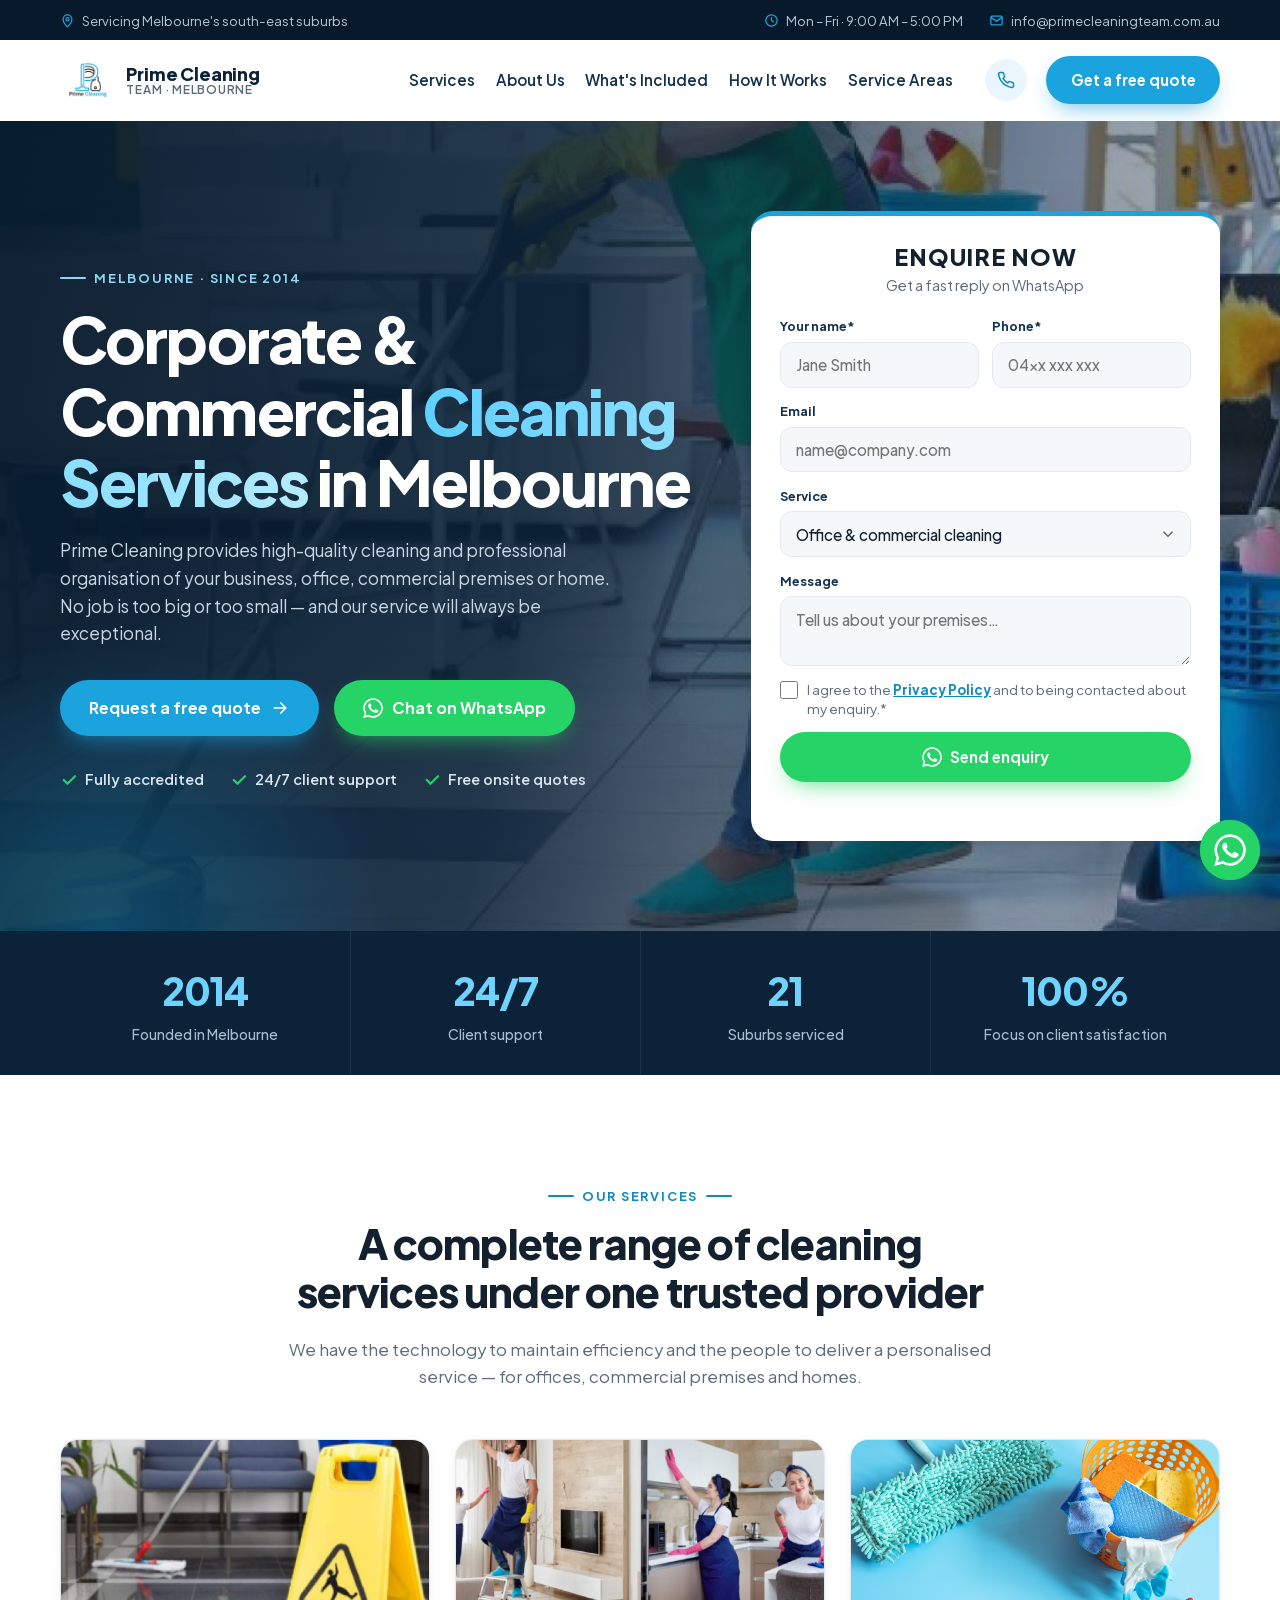
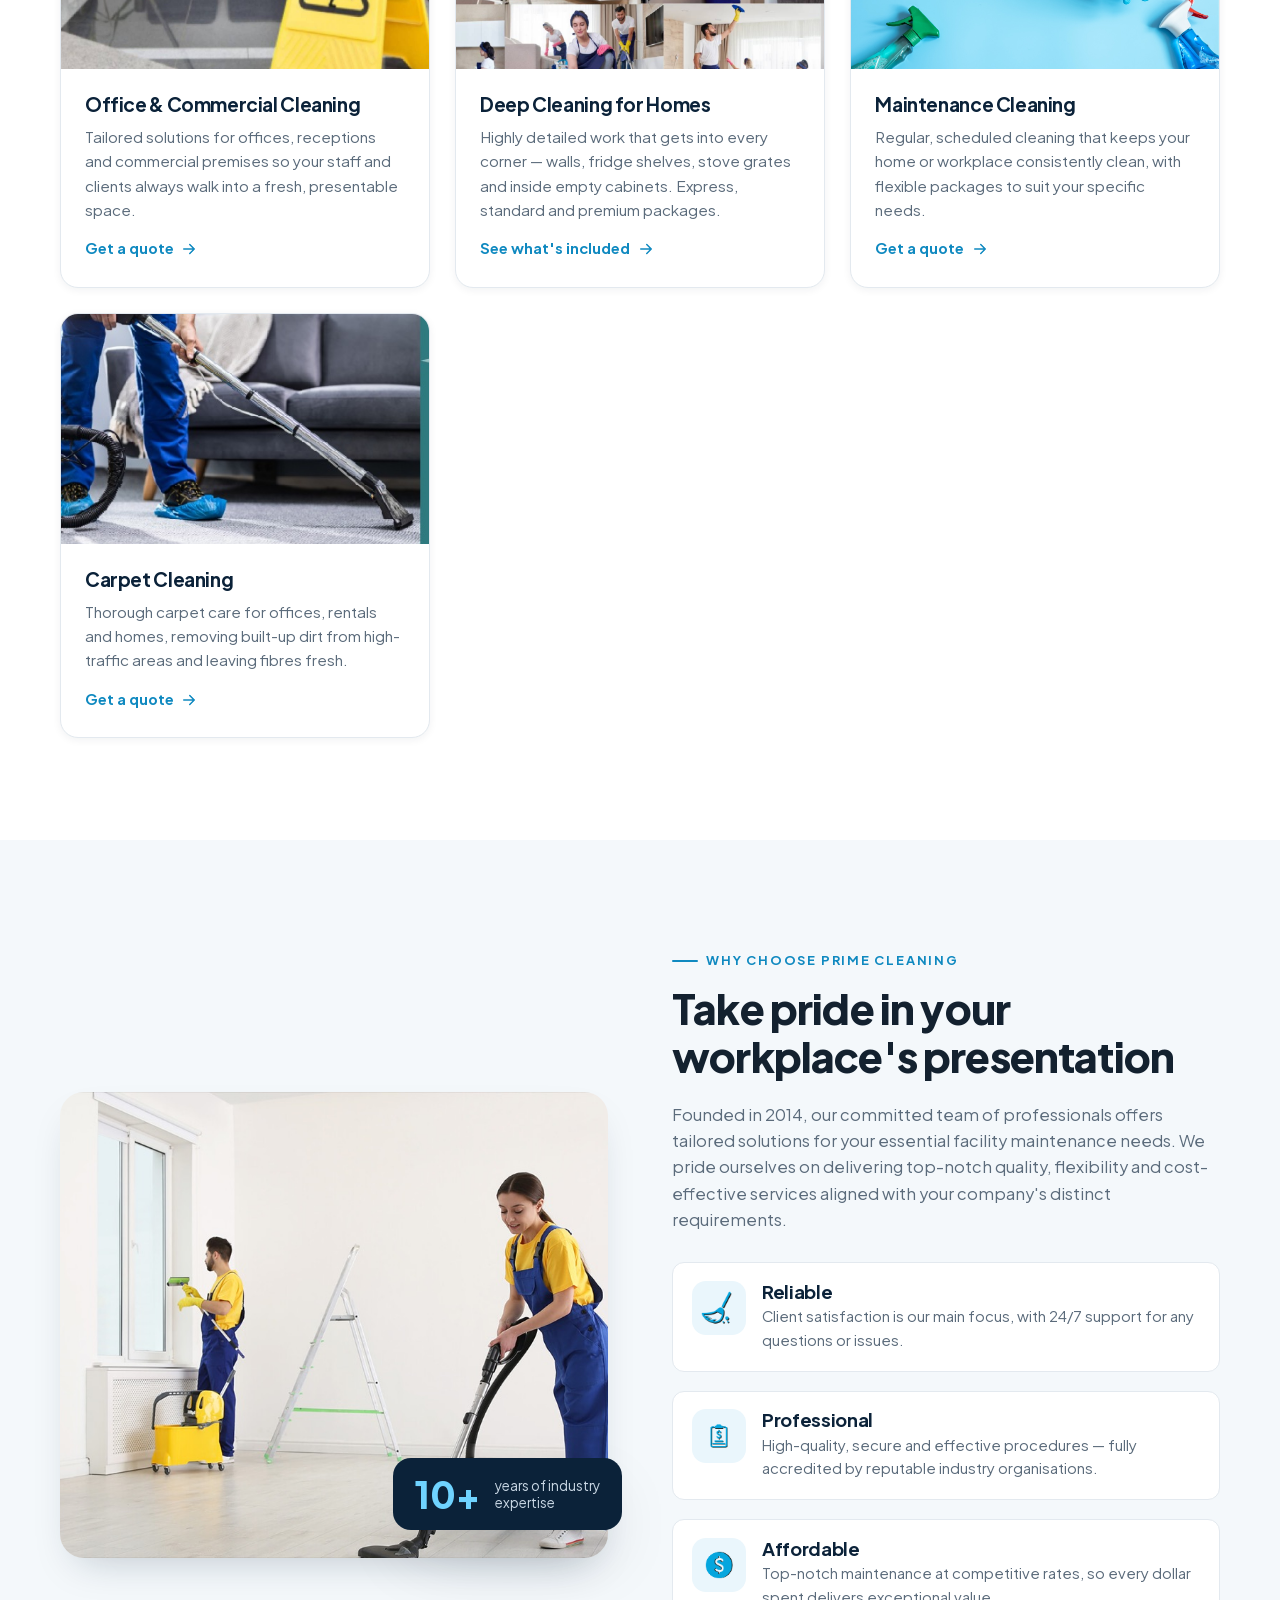
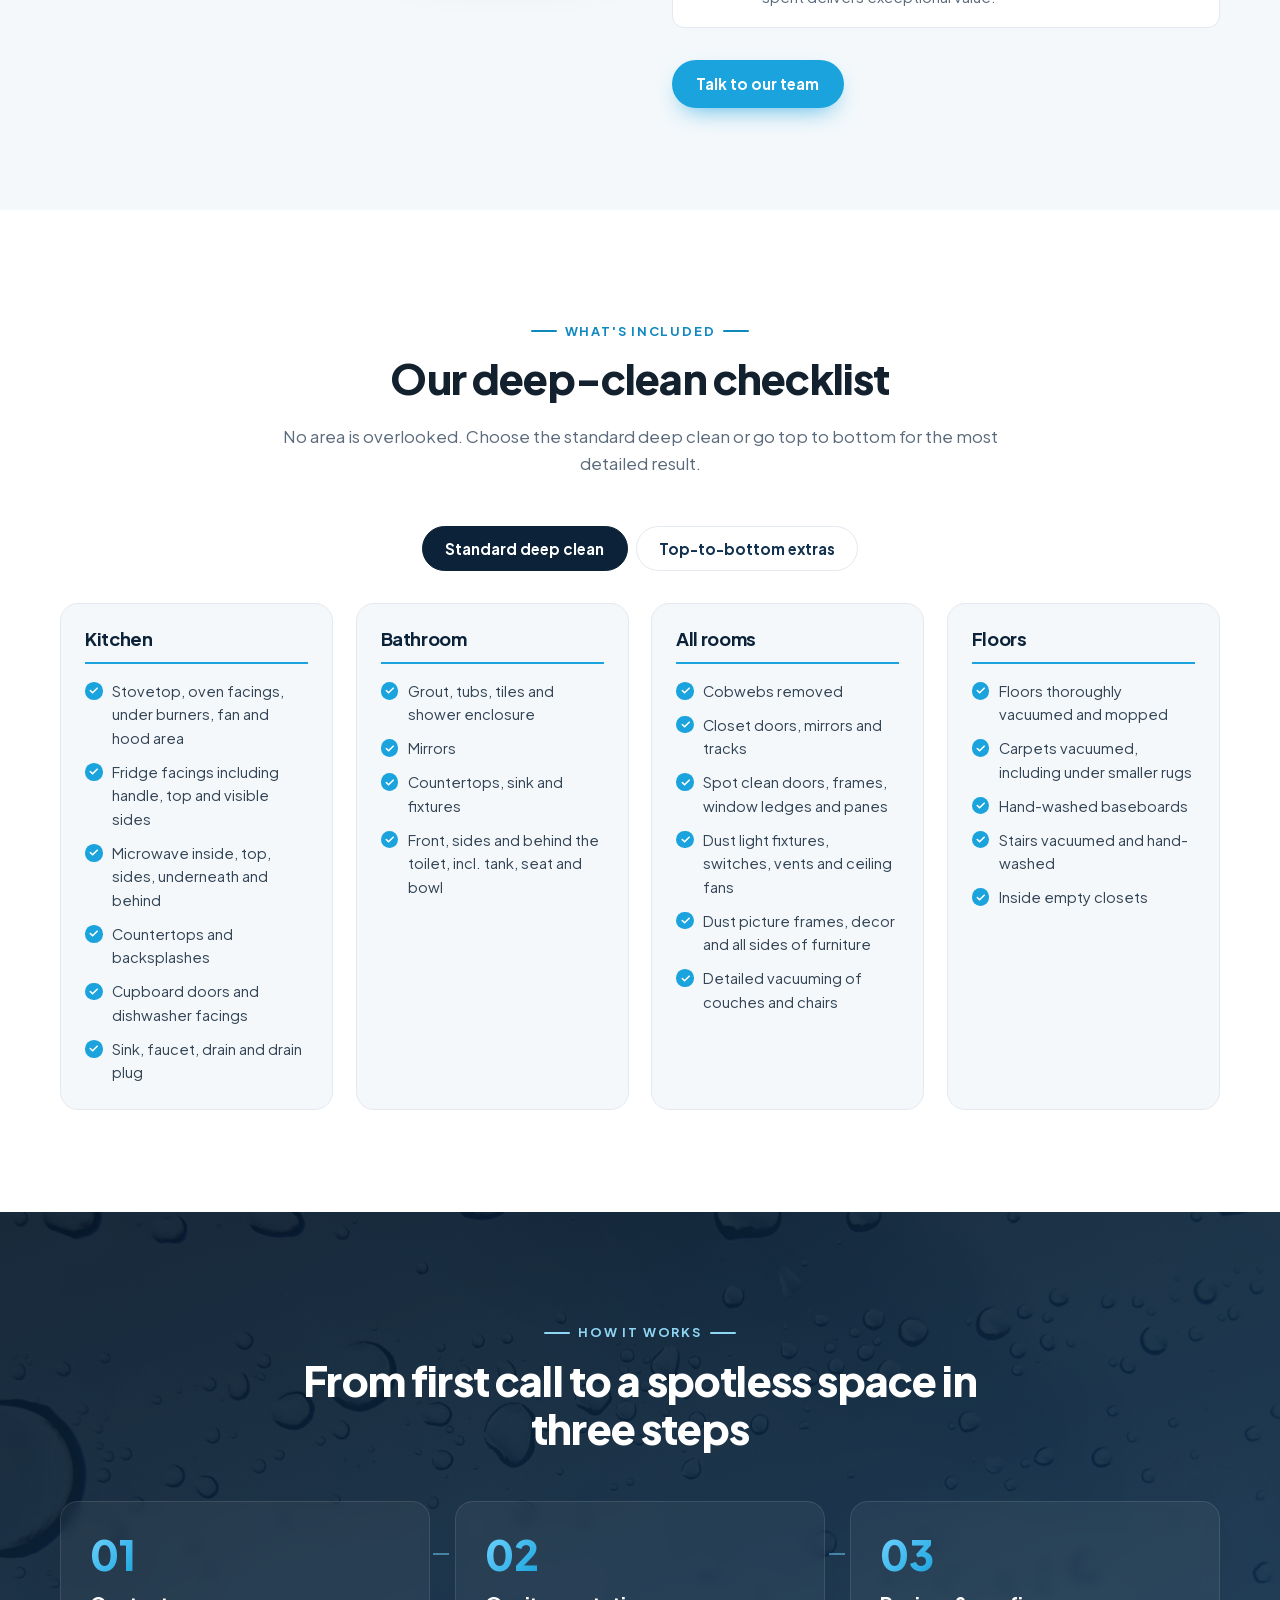
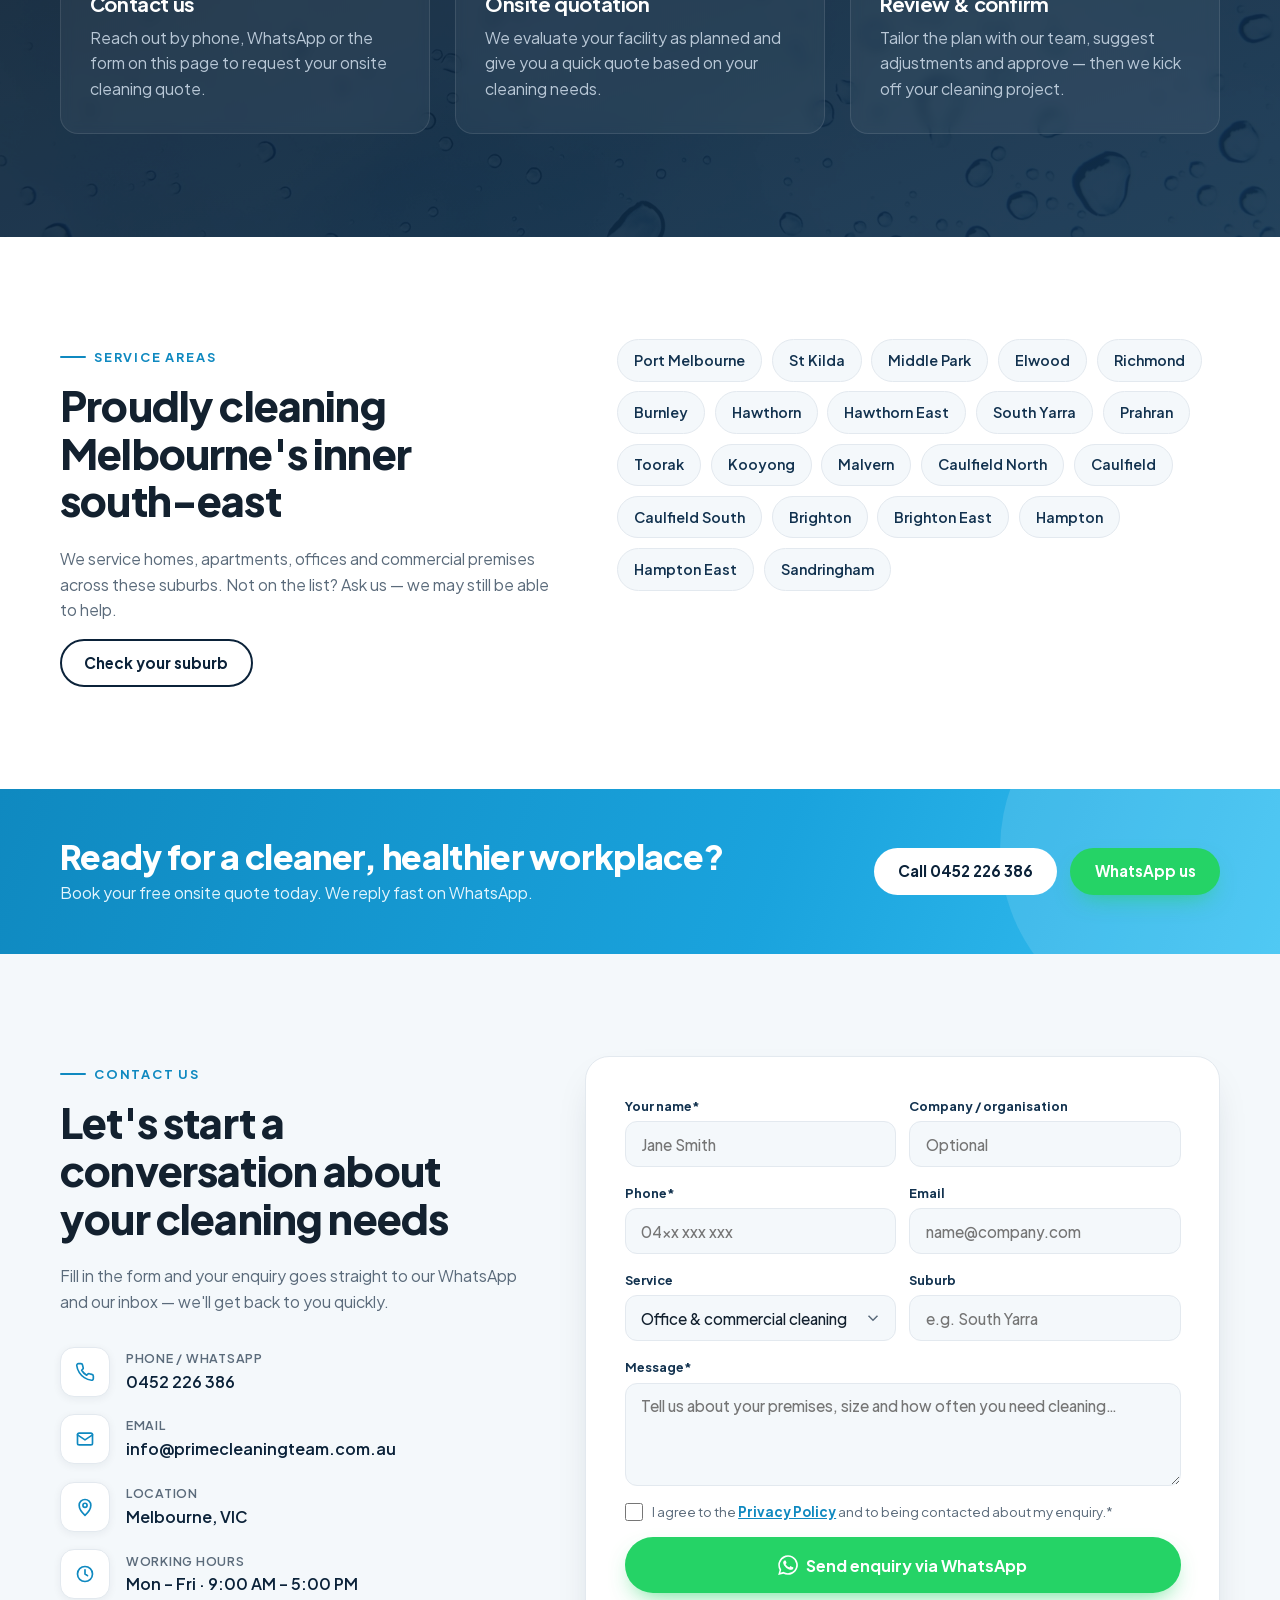
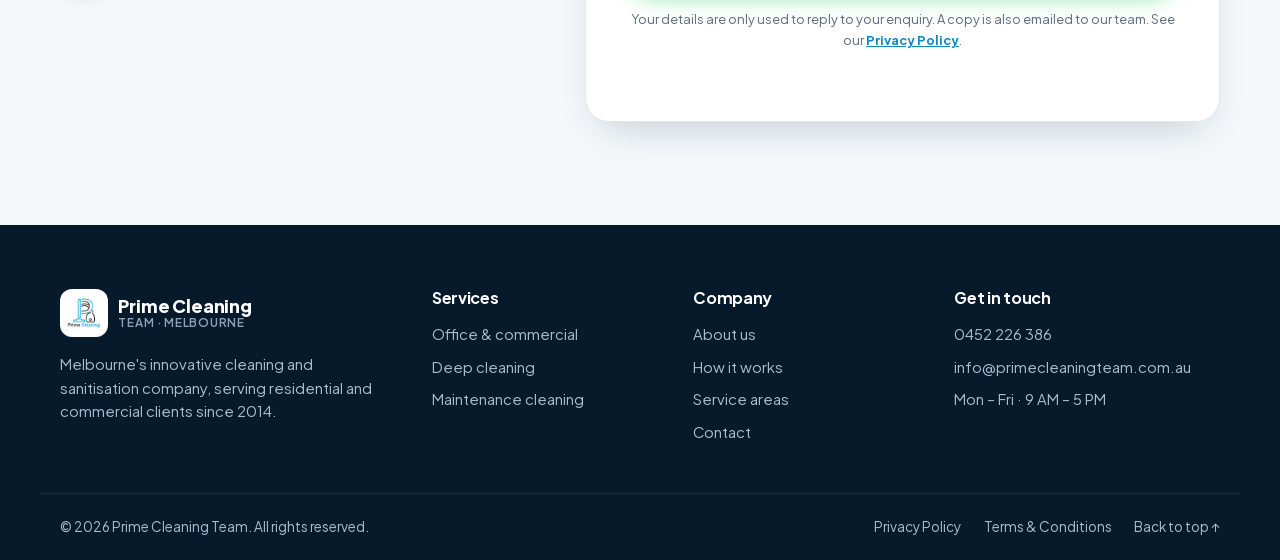
==== commit 1c1e4e61: "Quitar servicios Airbnb cleaning y Floors & After-Builders Solo tarjetas, opciones de formularios y " ====
--- a/index.html
+++ b/index.html
@@ -154,7 +154,7 @@
               <input type="text" name="website" class="hp" tabindex="-1" autocomplete="off" aria-hidden="true">
               <button type="submit" class="btn btn--whatsapp btn--block">
                 <svg viewBox="0 0 24 24" aria-hidden="true" class="fill"><path d="M17.5 14.4c-.3-.1-1.8-.9-2-1s-.5-.1-.7.1-.8 1-.9 1.2-.3.2-.6.1a8 8 0 0 1-4-3.5c-.3-.5.3-.5.9-1.6.1-.2 0-.4 0-.5l-.9-2.2c-.2-.6-.5-.5-.7-.5h-.6a1.1 1.1 0 0 0-.8.4 3.4 3.4 0 0 0-1 2.5 5.9 5.9 0 0 0 1.2 3.1 13.5 13.5 0 0 0 5.2 4.6c1.9.8 2.7.9 3.6.7a3 3 0 0 0 2-1.4 2.4 2.4 0 0 0 .2-1.4c-.1-.1-.3-.2-.6-.3ZM12 21.8a9.8 9.8 0 0 1-5-1.4l-.4-.2-3.7 1 1-3.6-.2-.4A9.8 9.8 0 1 1 12 21.8Zm0-21.6A11.8 11.8 0 0 0 1.9 17.9L.2 24l6.3-1.6A11.8 11.8 0 1 0 12 .2Z"/></svg>
-                Send enquiry via WhatsApp
+                Send enquiry
               </button>
               <p class="form-status" role="status" aria-live="polite"></p>
             </form>
@@ -443,10 +443,6 @@
               <div><small>Phone / WhatsApp</small><a href="tel:+61452226386">0452 226 386</a></div>
             </li>
             <li>
-              <span class="contact__icon"><svg viewBox="0 0 24 24" aria-hidden="true"><path d="M22 16.9v3a2 2 0 0 1-2.2 2 19.8 19.8 0 0 1-8.6-3.1 19.5 19.5 0 0 1-6-6A19.8 19.8 0 0 1 2.1 4.2 2 2 0 0 1 4.1 2h3a2 2 0 0 1 2 1.7c.1 1 .4 1.9.7 2.8a2 2 0 0 1-.5 2.1L8 9.9a16 16 0 0 0 6 6l1.3-1.3a2 2 0 0 1 2.1-.4c.9.3 1.8.6 2.8.7a2 2 0 0 1 1.7 2Z"/></svg></span>
-              <div><small>Support / WhatsApp</small><a href="tel:+61420682088">0420 682 088</a></div>
-            </li>
-            <li>
               <span class="contact__icon"><svg viewBox="0 0 24 24" aria-hidden="true"><rect x="3" y="5" width="18" height="14" rx="2"/><path d="m3 7 9 6 9-6"/></svg></span>
               <div><small>Email</small><a href="mailto:info@primecleaningteam.com.au">info@primecleaningteam.com.au</a></div>
             </li>
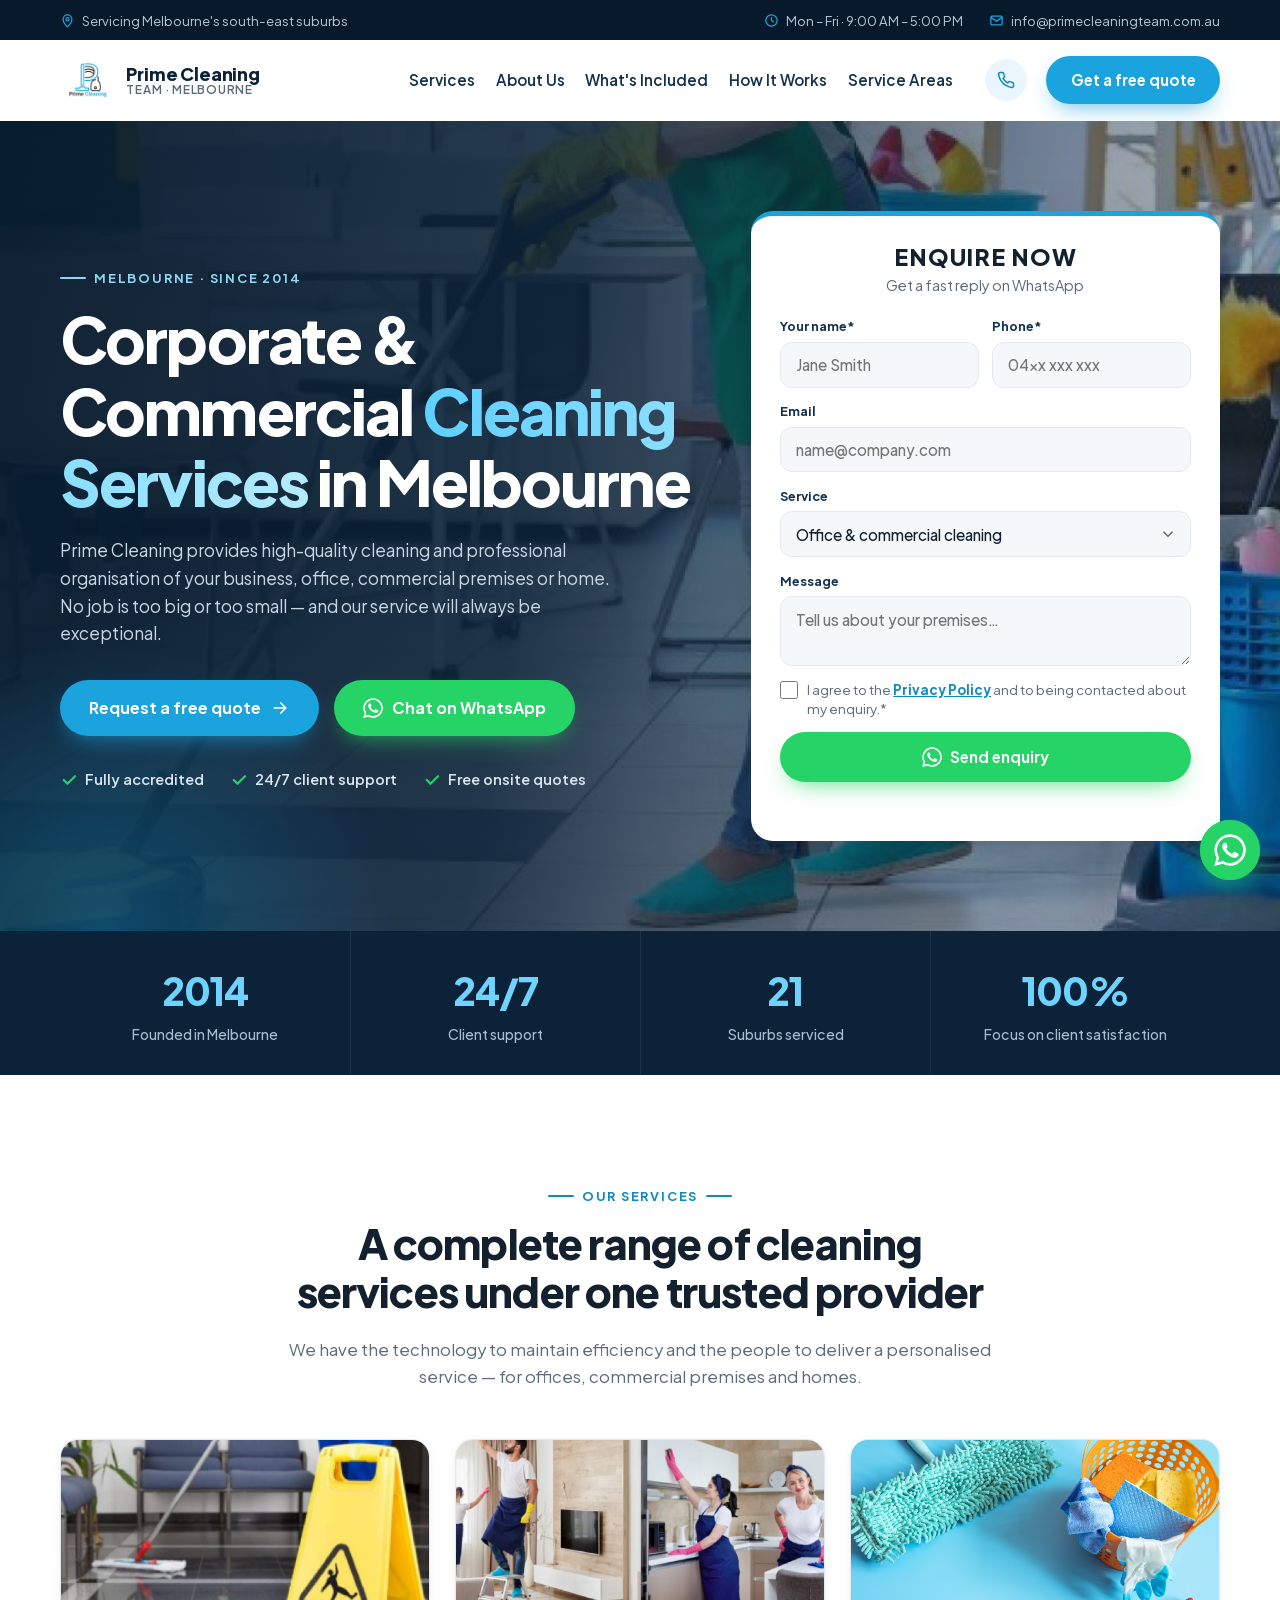
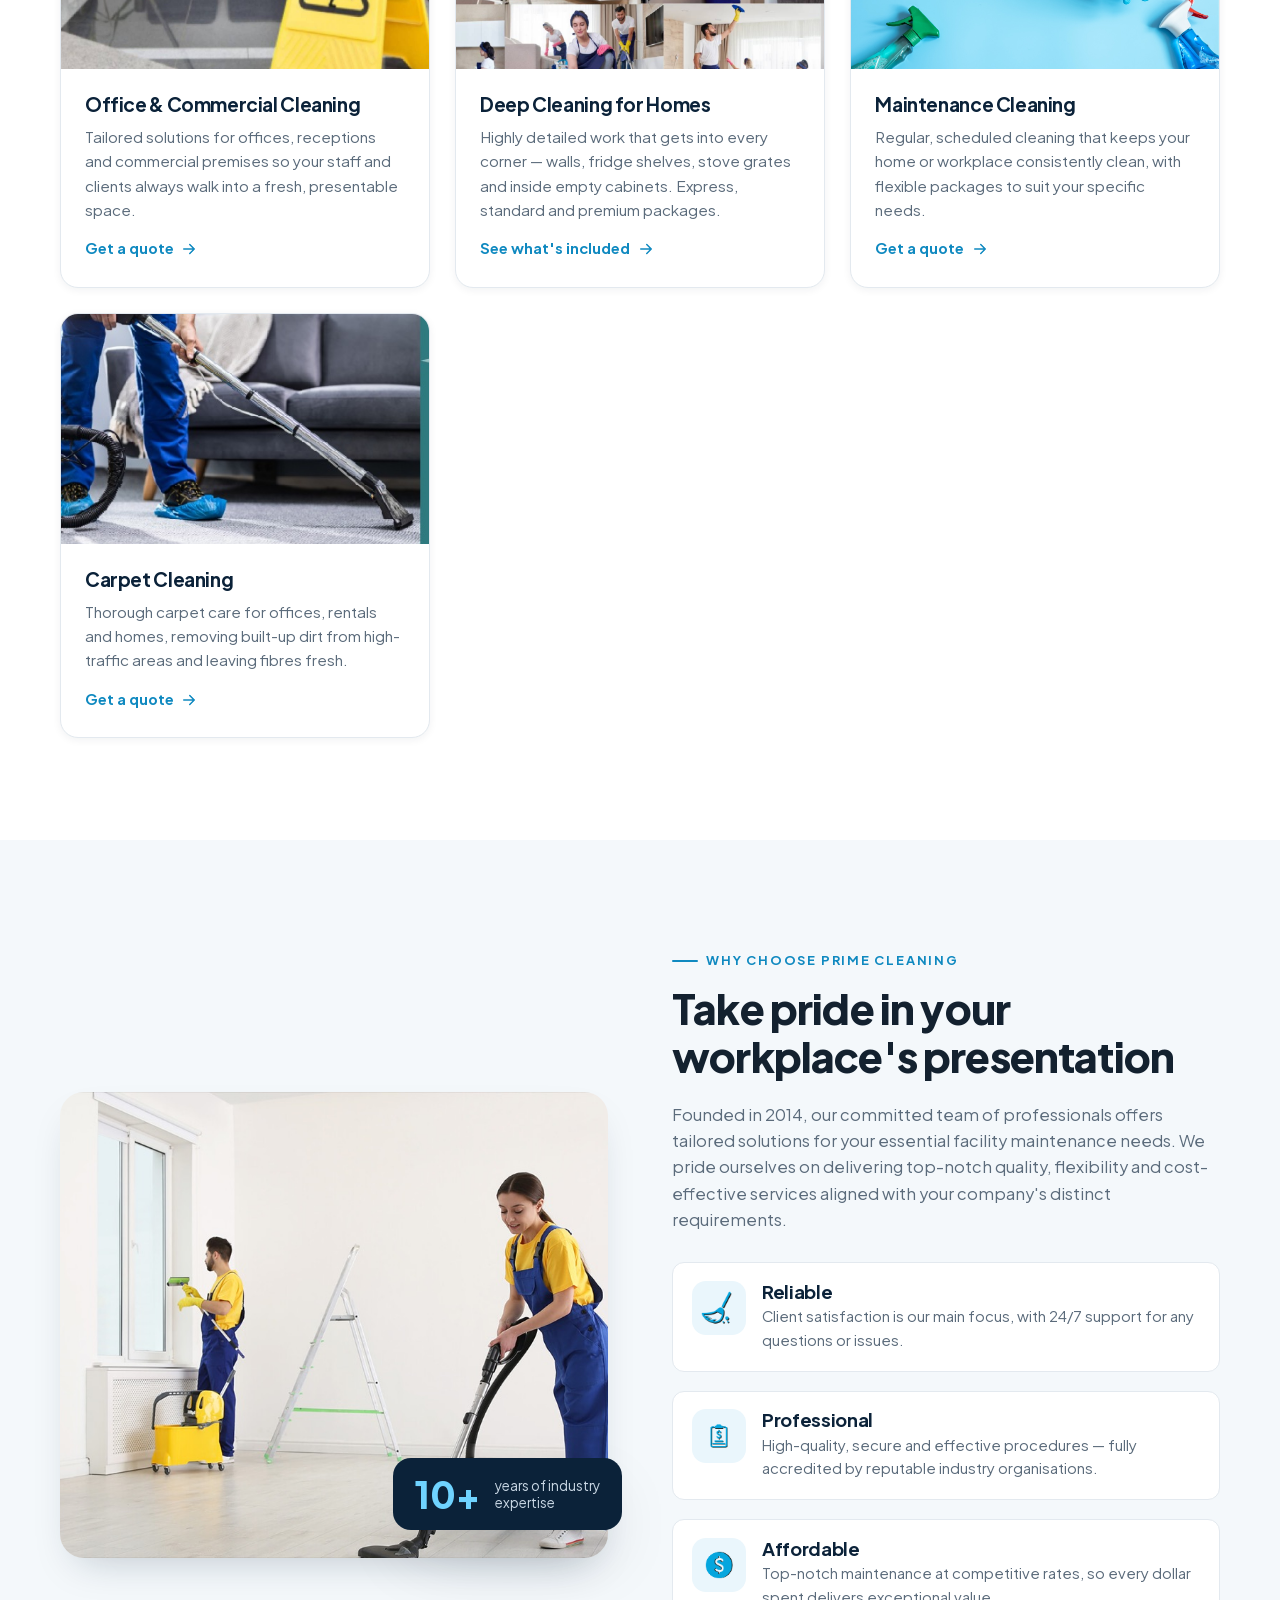
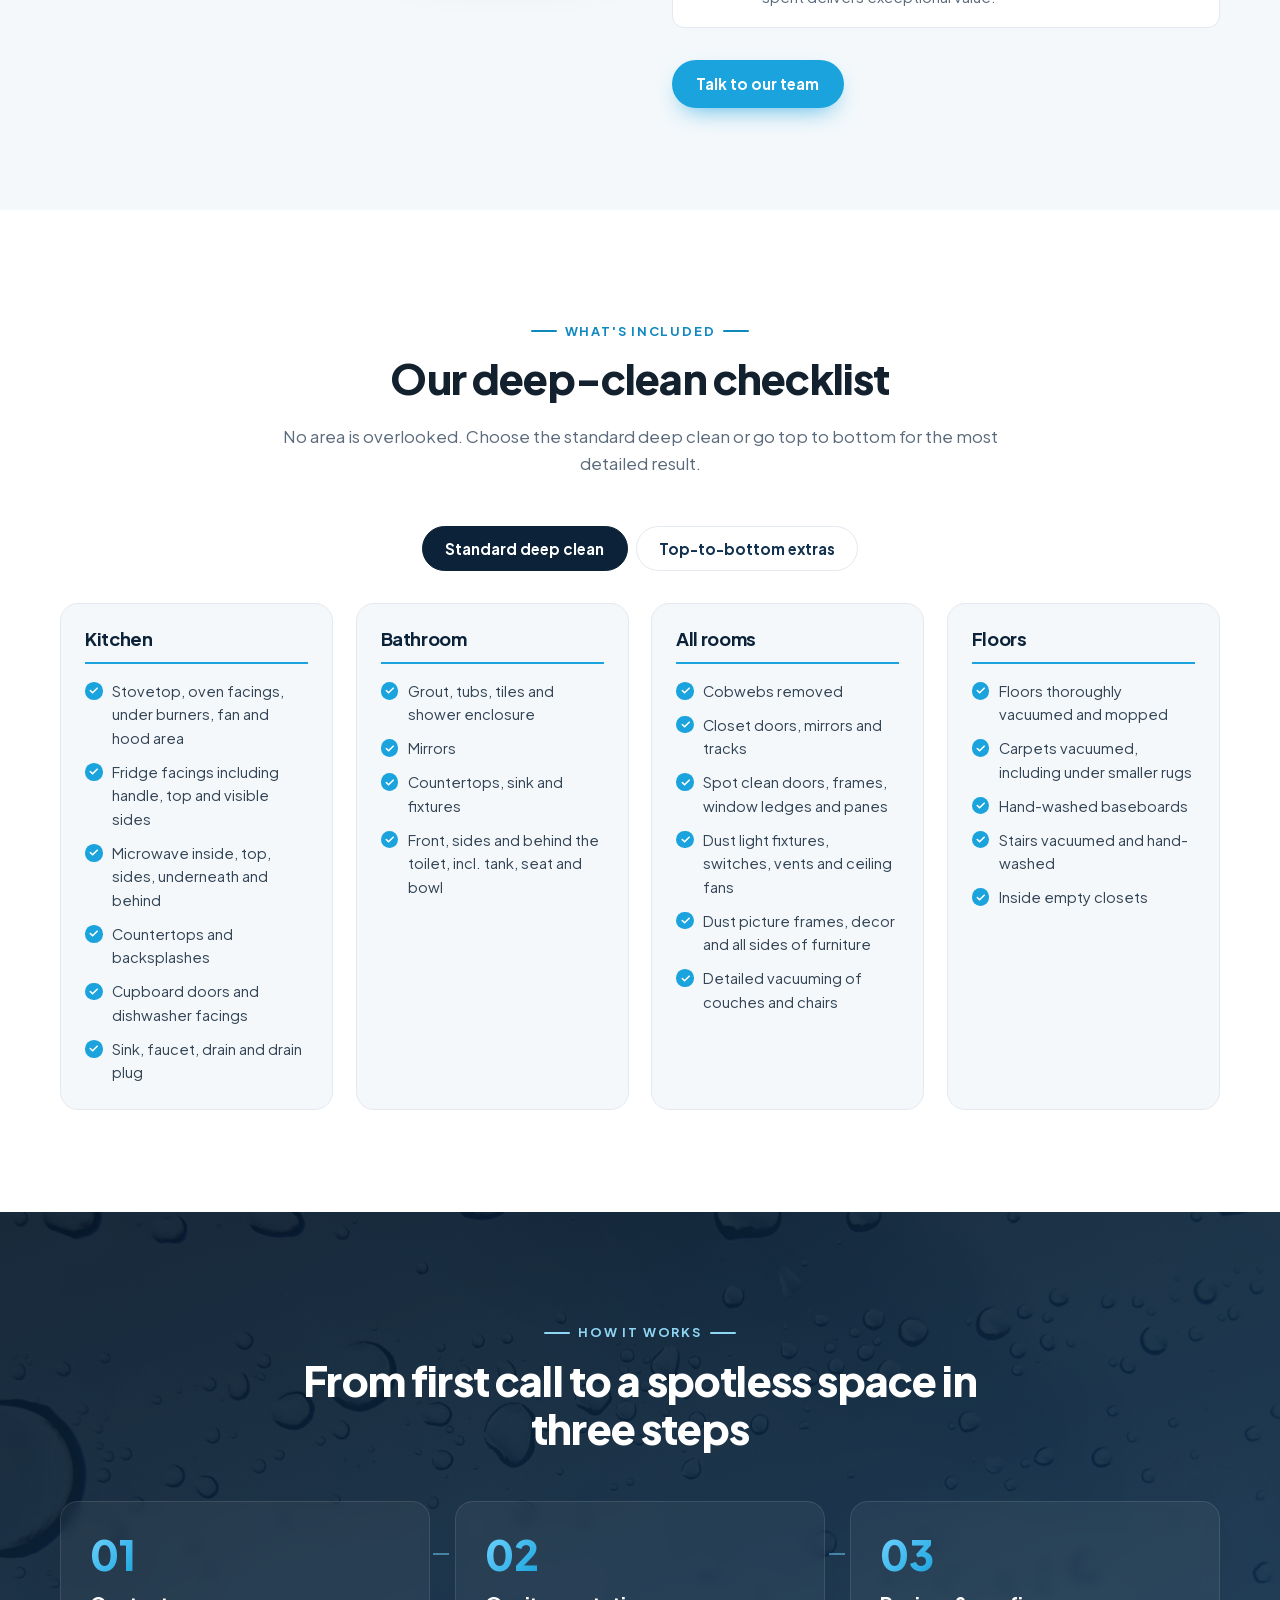
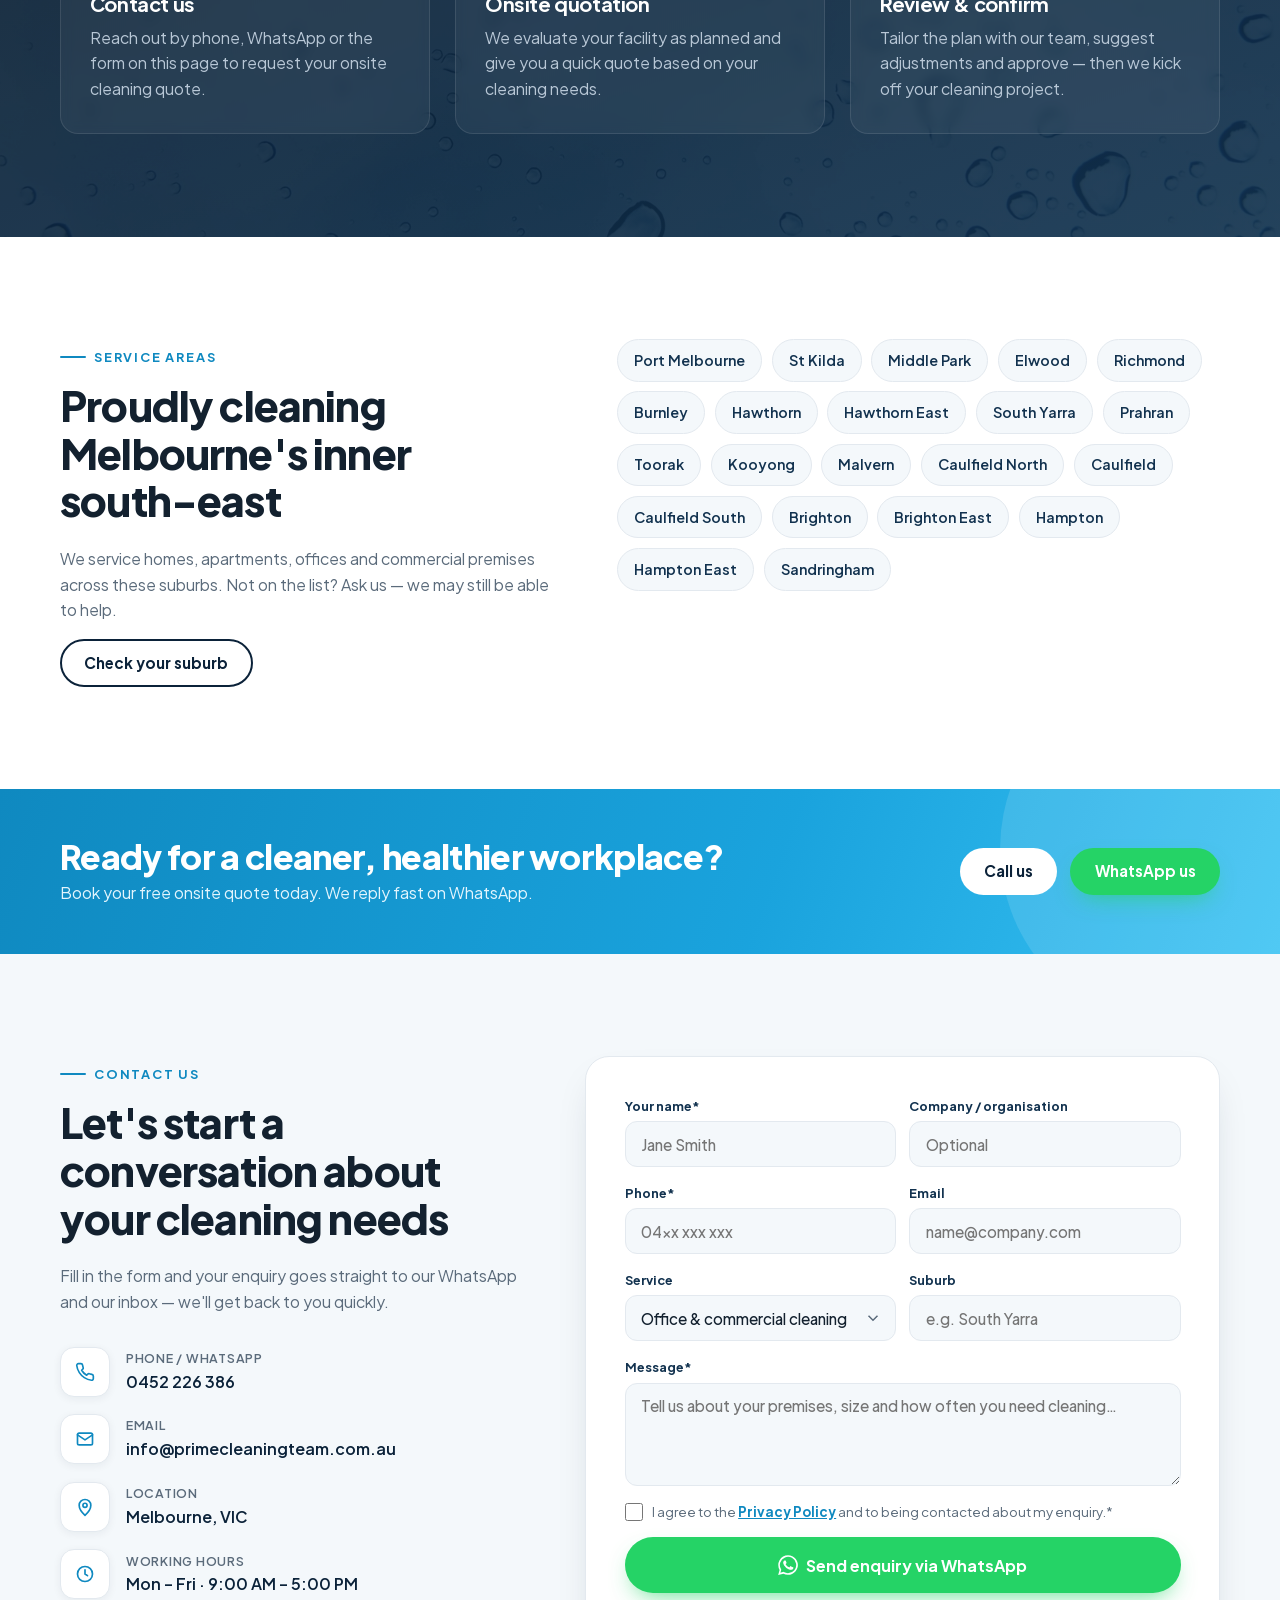
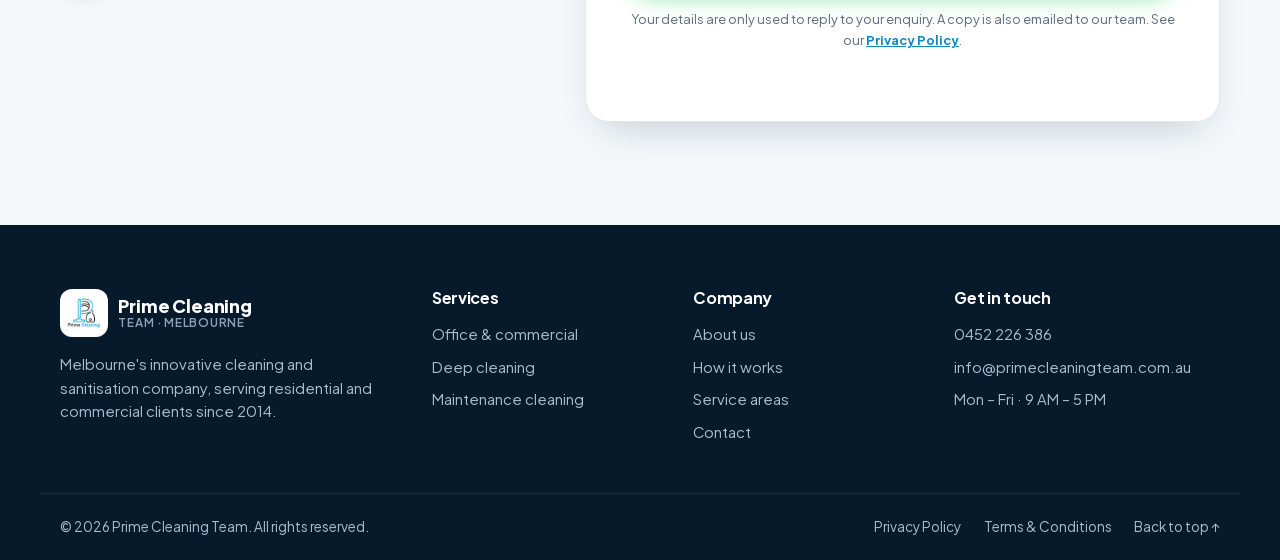
==== commit a48555c4: "Botón de llamada: texto 'Call us'" ====
--- a/index.html
+++ b/index.html
@@ -423,7 +423,7 @@
           <p>Book your free onsite quote today. We reply fast on WhatsApp.</p>
         </div>
         <div class="cta-band__buttons">
-          <a href="tel:+61452226386" class="btn btn--white">Call 0452 226 386</a>
+          <a href="tel:+61452226386" class="btn btn--white">Call us</a>
           <a href="https://wa.me/61452226386?text=Hi%20Prime%20Cleaning%2C%20I%27d%20like%20a%20quote." class="btn btn--whatsapp" target="_blank" rel="noopener">WhatsApp us</a>
         </div>
       </div>
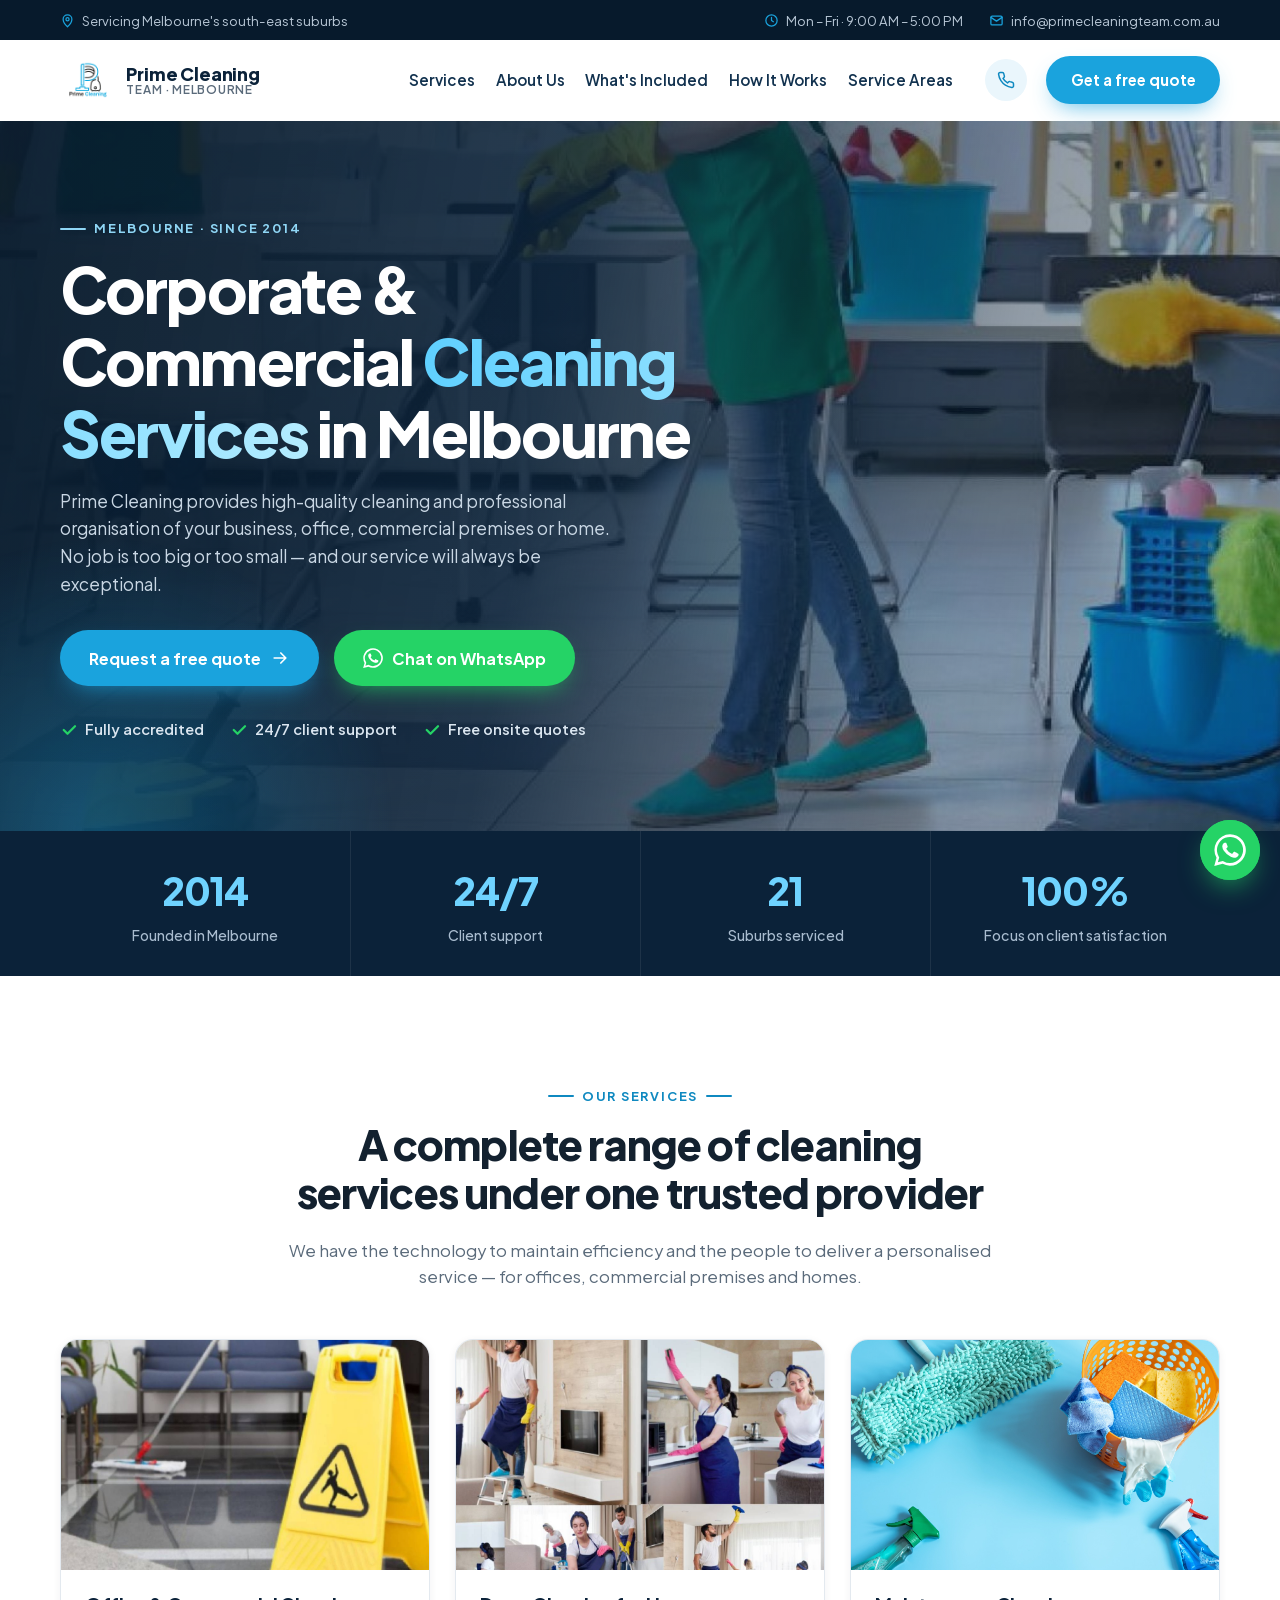
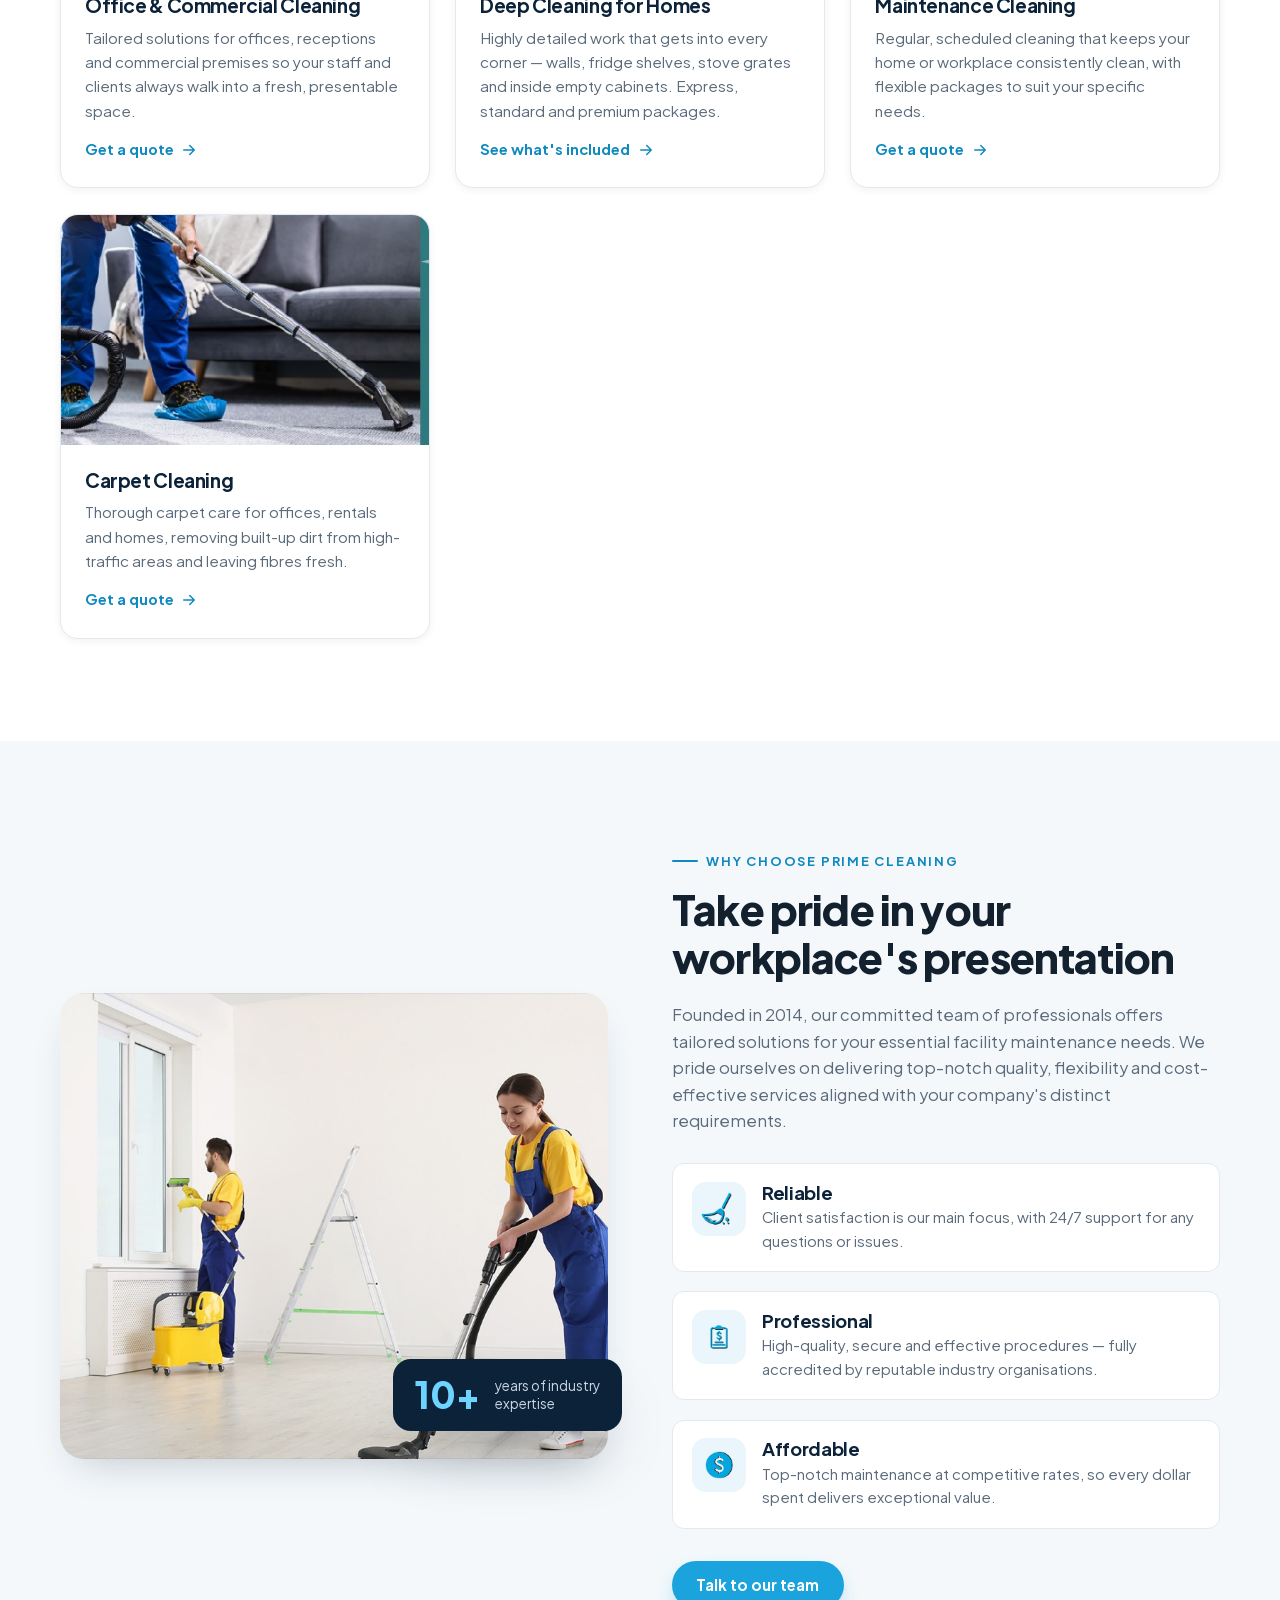
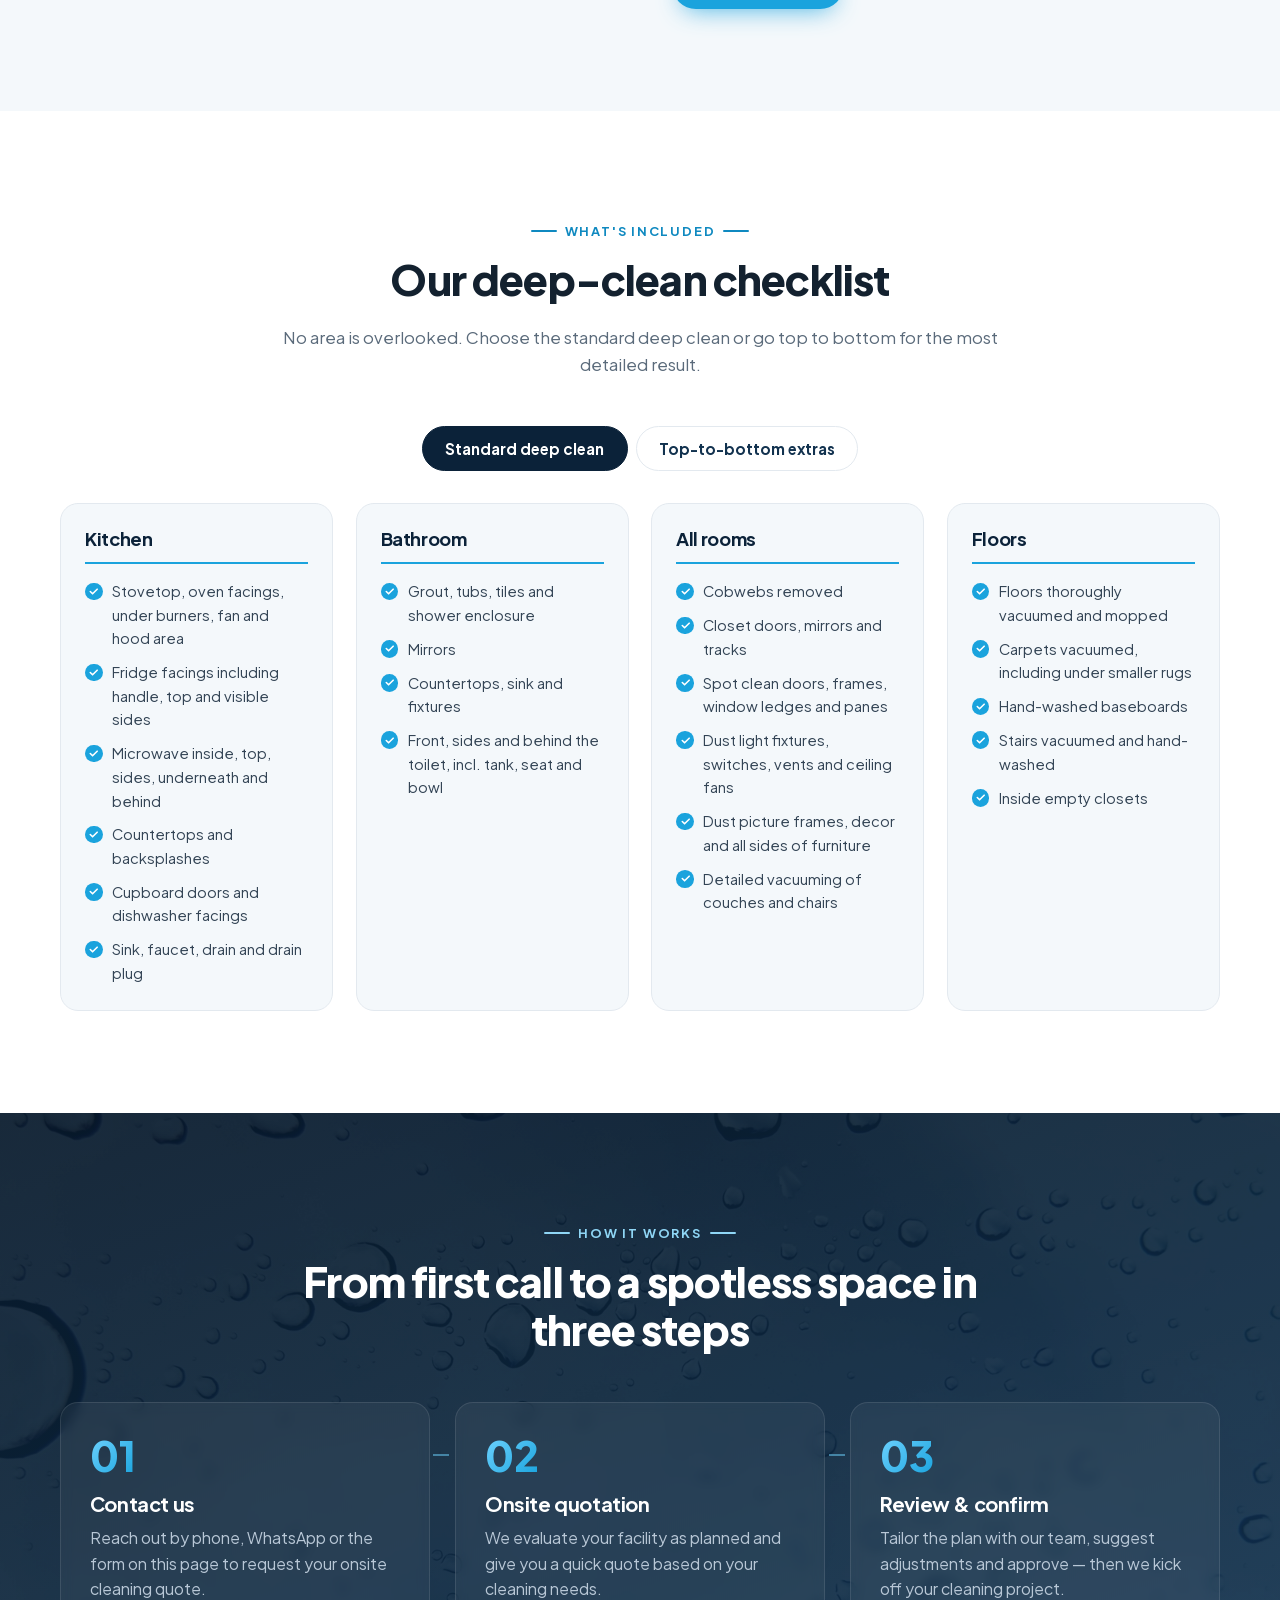
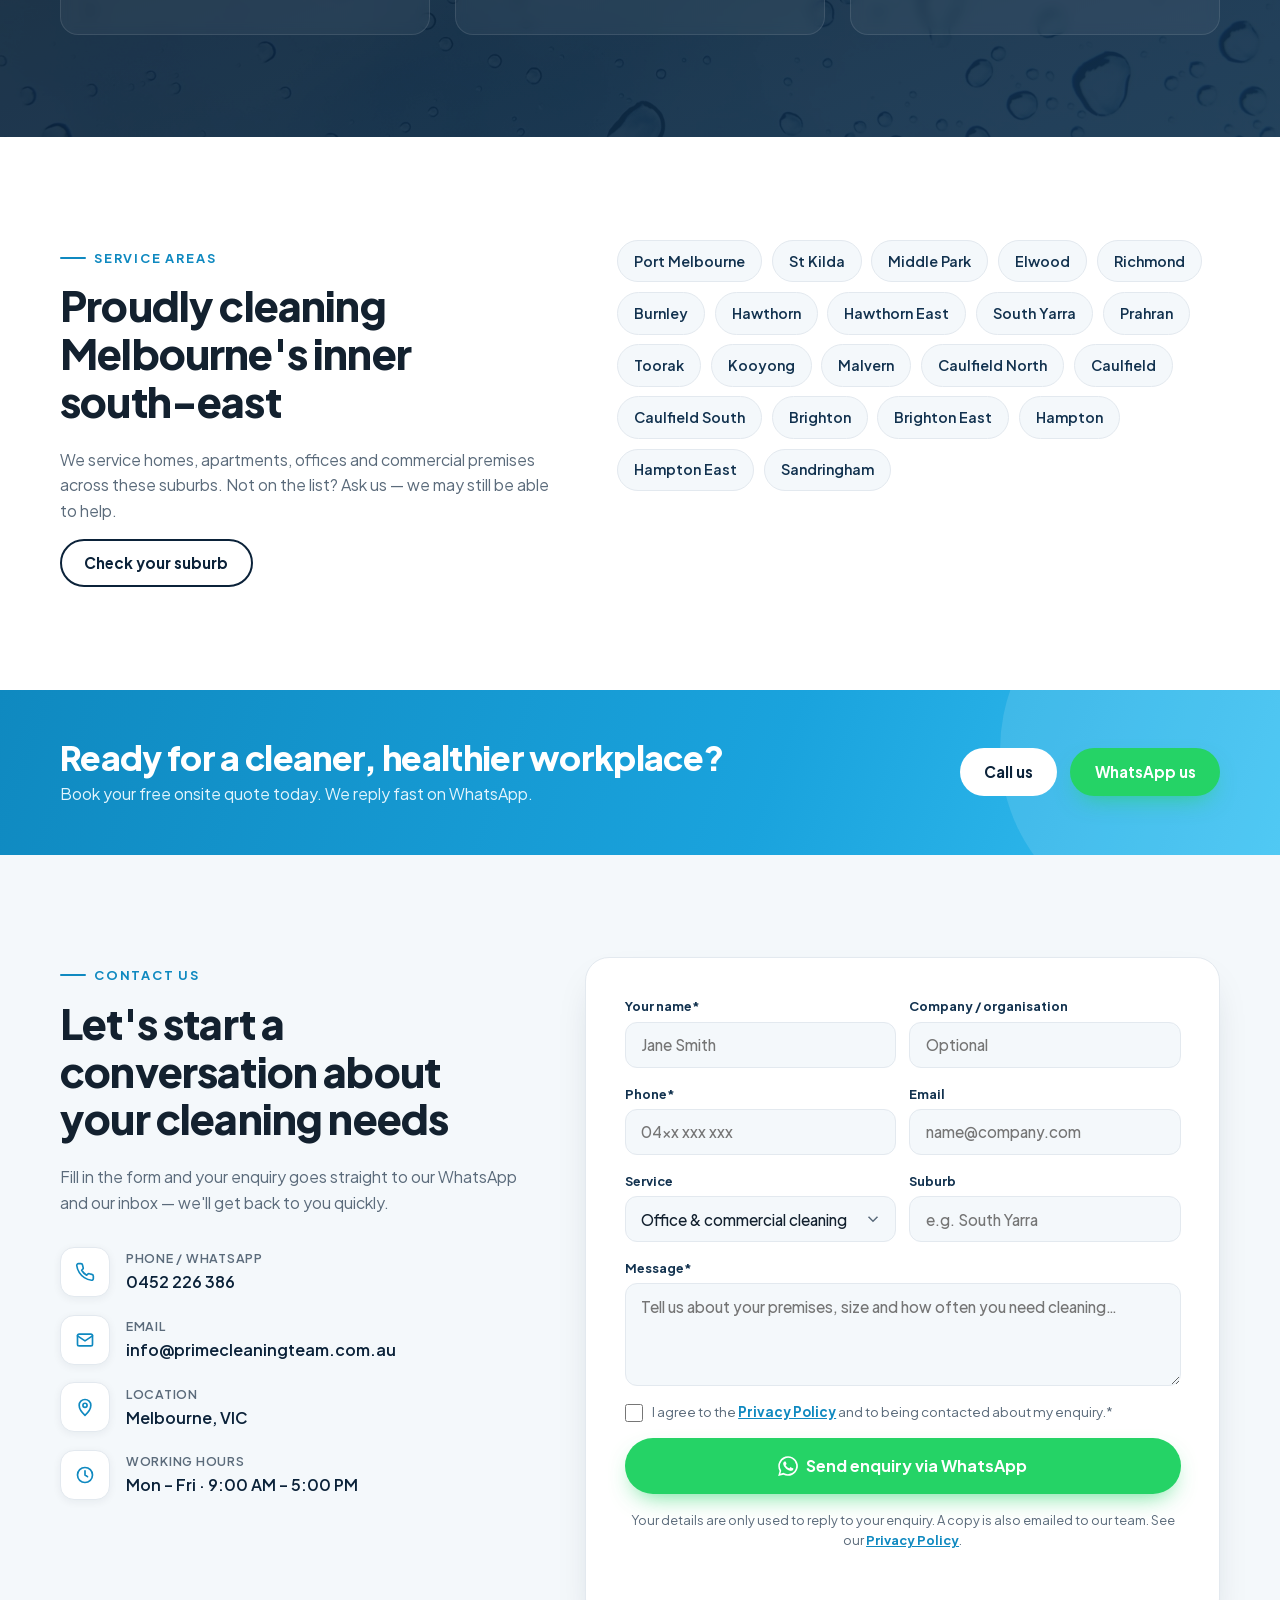
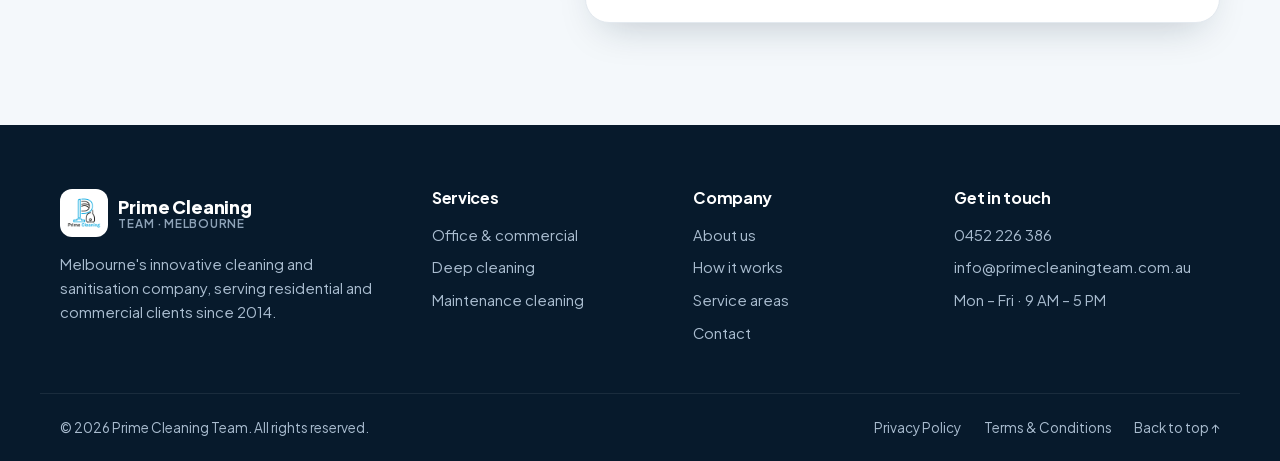
==== commit fa1bdb52: "Quitar formulario rápido del hero; un solo formulario en contacto El botón 'Request a free quote' de" ====
--- a/index.html
+++ b/index.html
@@ -111,55 +111,6 @@
           </ul>
         </div>
 
-        <!-- Quick enquiry card -->
-        <div class="hero__card reveal" style="--d: .15s">
-          <div class="quote-card">
-            <div class="quote-card__head">
-              <h2>Enquire now</h2>
-              <p>Get a fast reply on WhatsApp</p>
-            </div>
-            <form class="lead-form" data-lead-form novalidate>
-              <div class="field-grid">
-                <label class="field">
-                  <span>Your name*</span>
-                  <input type="text" name="name" autocomplete="name" placeholder="Jane Smith" required>
-                </label>
-                <label class="field">
-                  <span>Phone*</span>
-                  <input type="tel" name="phone" autocomplete="tel" placeholder="04xx xxx xxx" required>
-                </label>
-              </div>
-              <label class="field">
-                <span>Email</span>
-                <input type="email" name="email" autocomplete="email" placeholder="name@company.com">
-              </label>
-              <label class="field">
-                <span>Service</span>
-                <select name="service">
-                  <option>Office &amp; commercial cleaning</option>
-                  <option>Deep cleaning for homes</option>
-                  <option>Maintenance cleaning</option>
-                  <option>Carpet cleaning</option>
-                  <option>Other</option>
-                </select>
-              </label>
-              <label class="field">
-                <span>Message</span>
-                <textarea name="message" rows="2" placeholder="Tell us about your premises…"></textarea>
-              </label>
-              <label class="consent">
-                <input type="checkbox" name="consent" value="yes" required>
-                <span>I agree to the <a href="privacy.html" target="_blank">Privacy Policy</a> and to being contacted about my enquiry.*</span>
-              </label>
-              <input type="text" name="website" class="hp" tabindex="-1" autocomplete="off" aria-hidden="true">
-              <button type="submit" class="btn btn--whatsapp btn--block">
-                <svg viewBox="0 0 24 24" aria-hidden="true" class="fill"><path d="M17.5 14.4c-.3-.1-1.8-.9-2-1s-.5-.1-.7.1-.8 1-.9 1.2-.3.2-.6.1a8 8 0 0 1-4-3.5c-.3-.5.3-.5.9-1.6.1-.2 0-.4 0-.5l-.9-2.2c-.2-.6-.5-.5-.7-.5h-.6a1.1 1.1 0 0 0-.8.4 3.4 3.4 0 0 0-1 2.5 5.9 5.9 0 0 0 1.2 3.1 13.5 13.5 0 0 0 5.2 4.6c1.9.8 2.7.9 3.6.7a3 3 0 0 0 2-1.4 2.4 2.4 0 0 0 .2-1.4c-.1-.1-.3-.2-.6-.3ZM12 21.8a9.8 9.8 0 0 1-5-1.4l-.4-.2-3.7 1 1-3.6-.2-.4A9.8 9.8 0 1 1 12 21.8Zm0-21.6A11.8 11.8 0 0 0 1.9 17.9L.2 24l6.3-1.6A11.8 11.8 0 1 0 12 .2Z"/></svg>
-                Send enquiry
-              </button>
-              <p class="form-status" role="status" aria-live="polite"></p>
-            </form>
-          </div>
-        </div>
       </div>
     </section>
 
